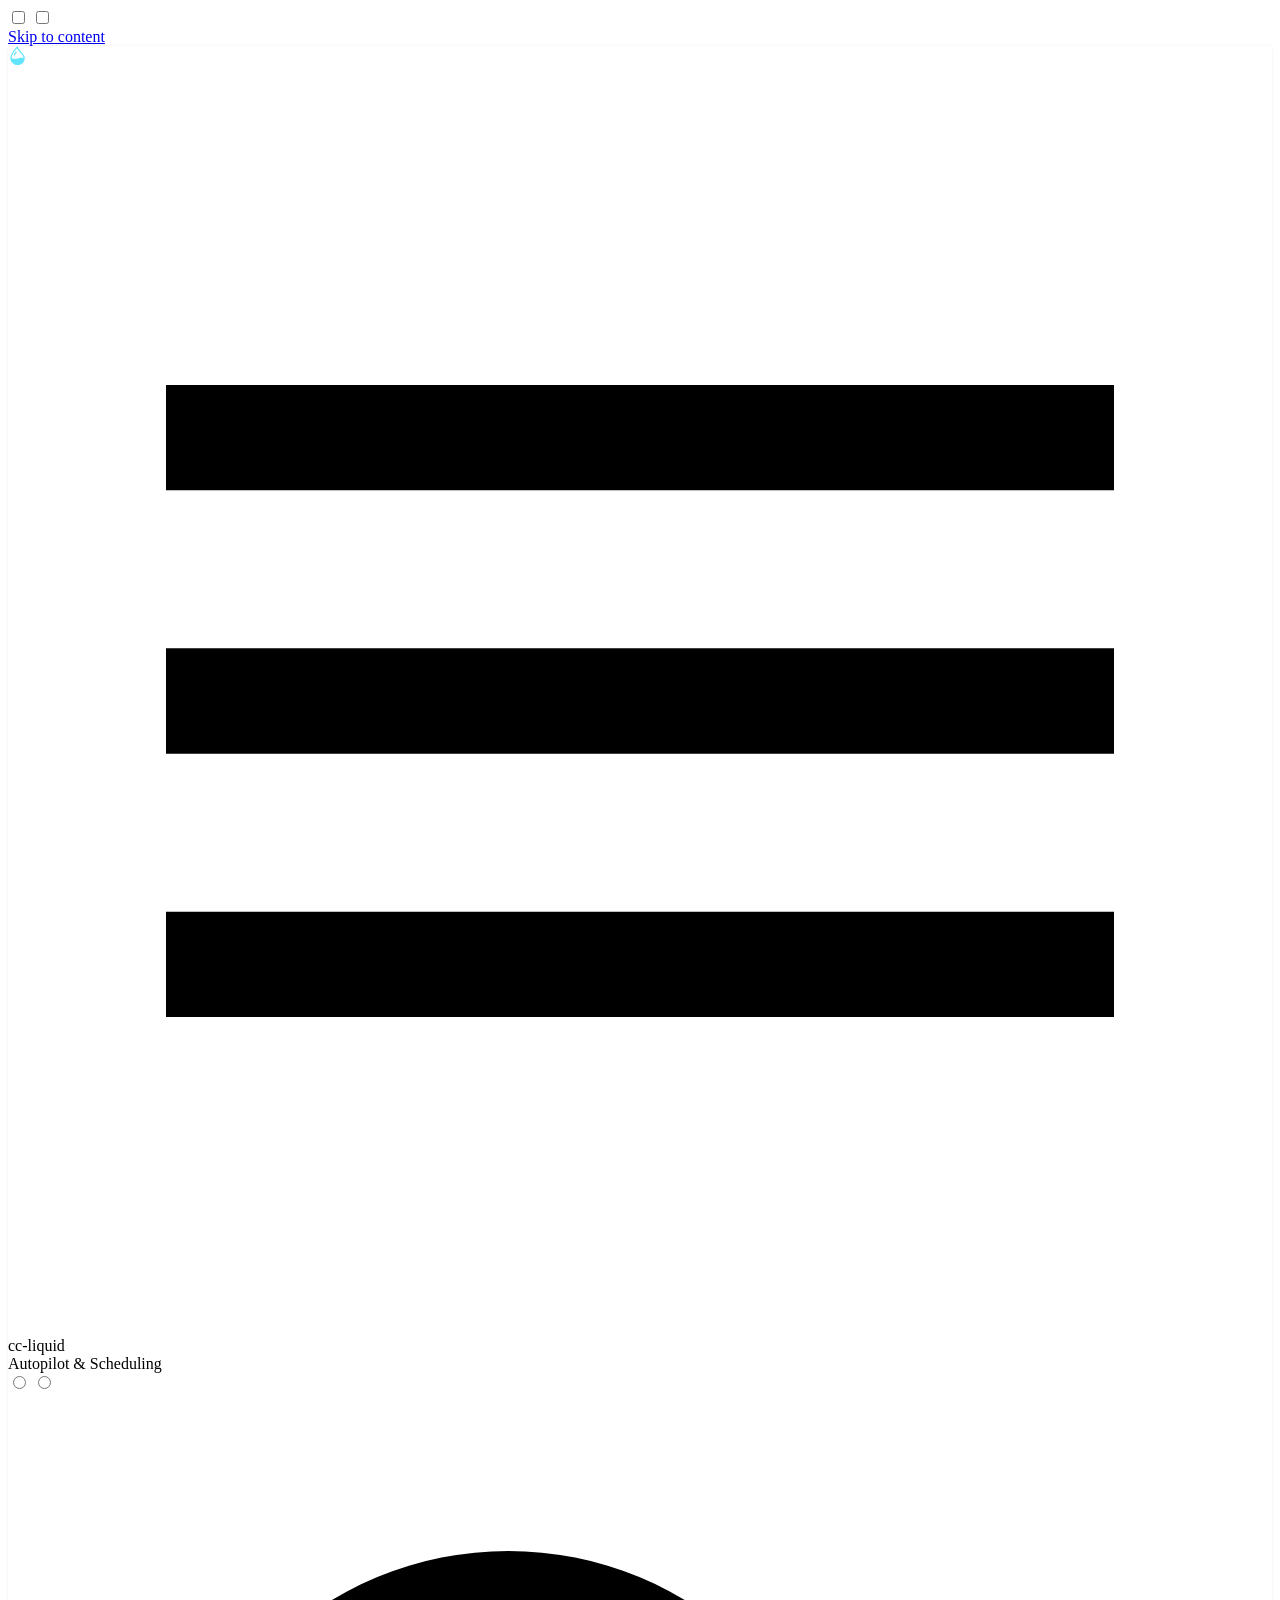
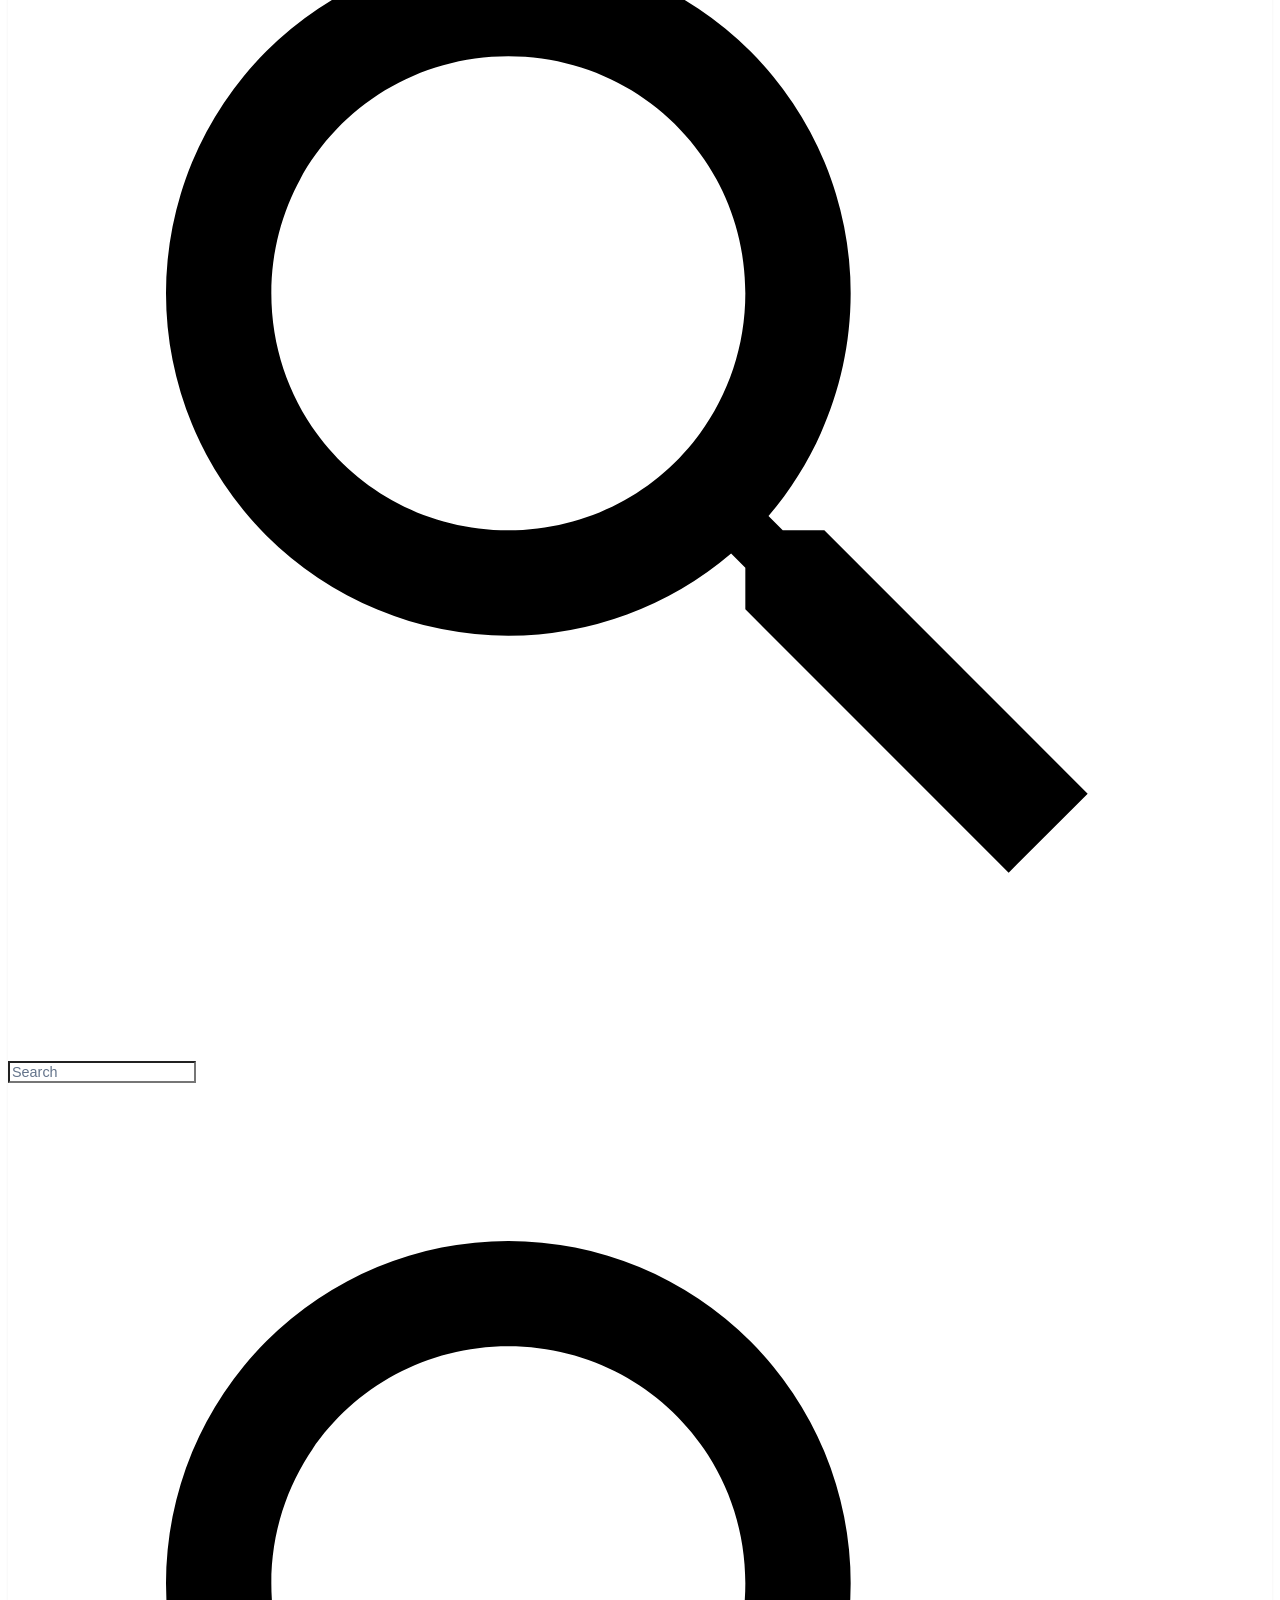
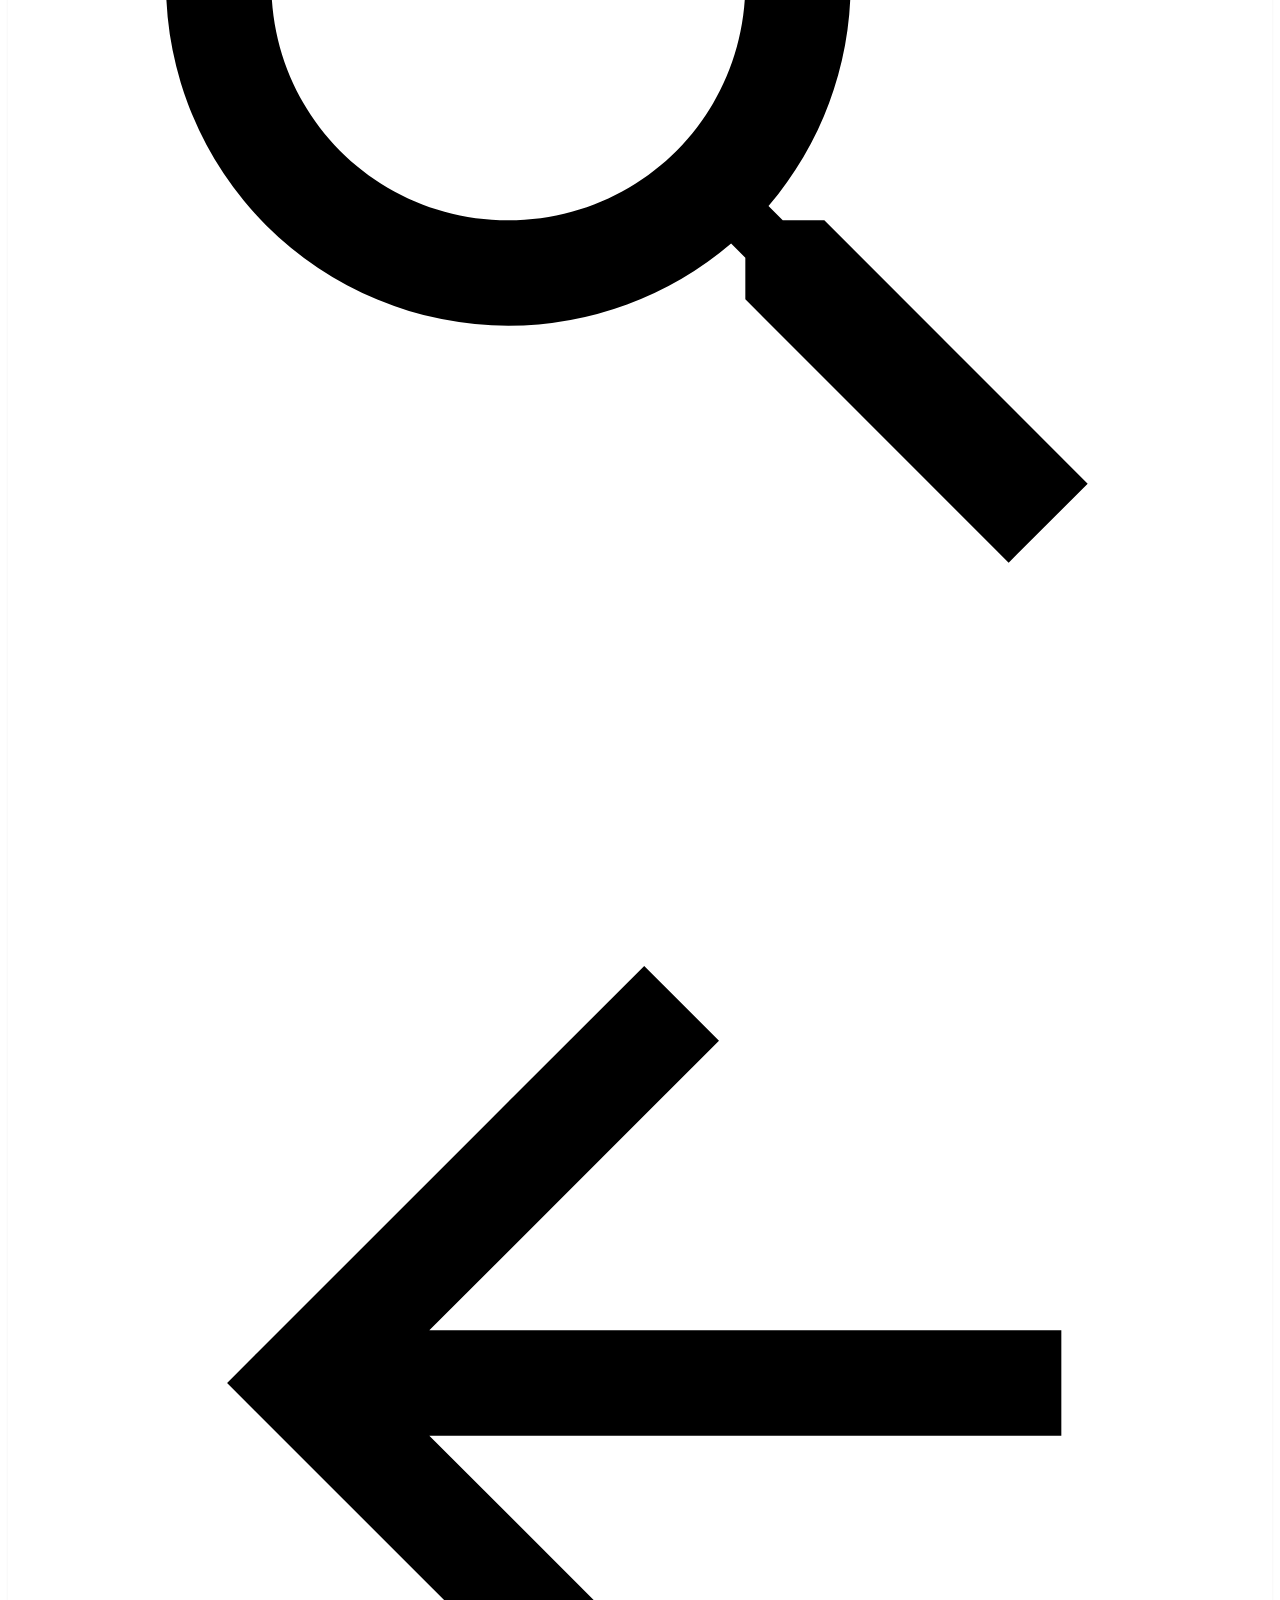
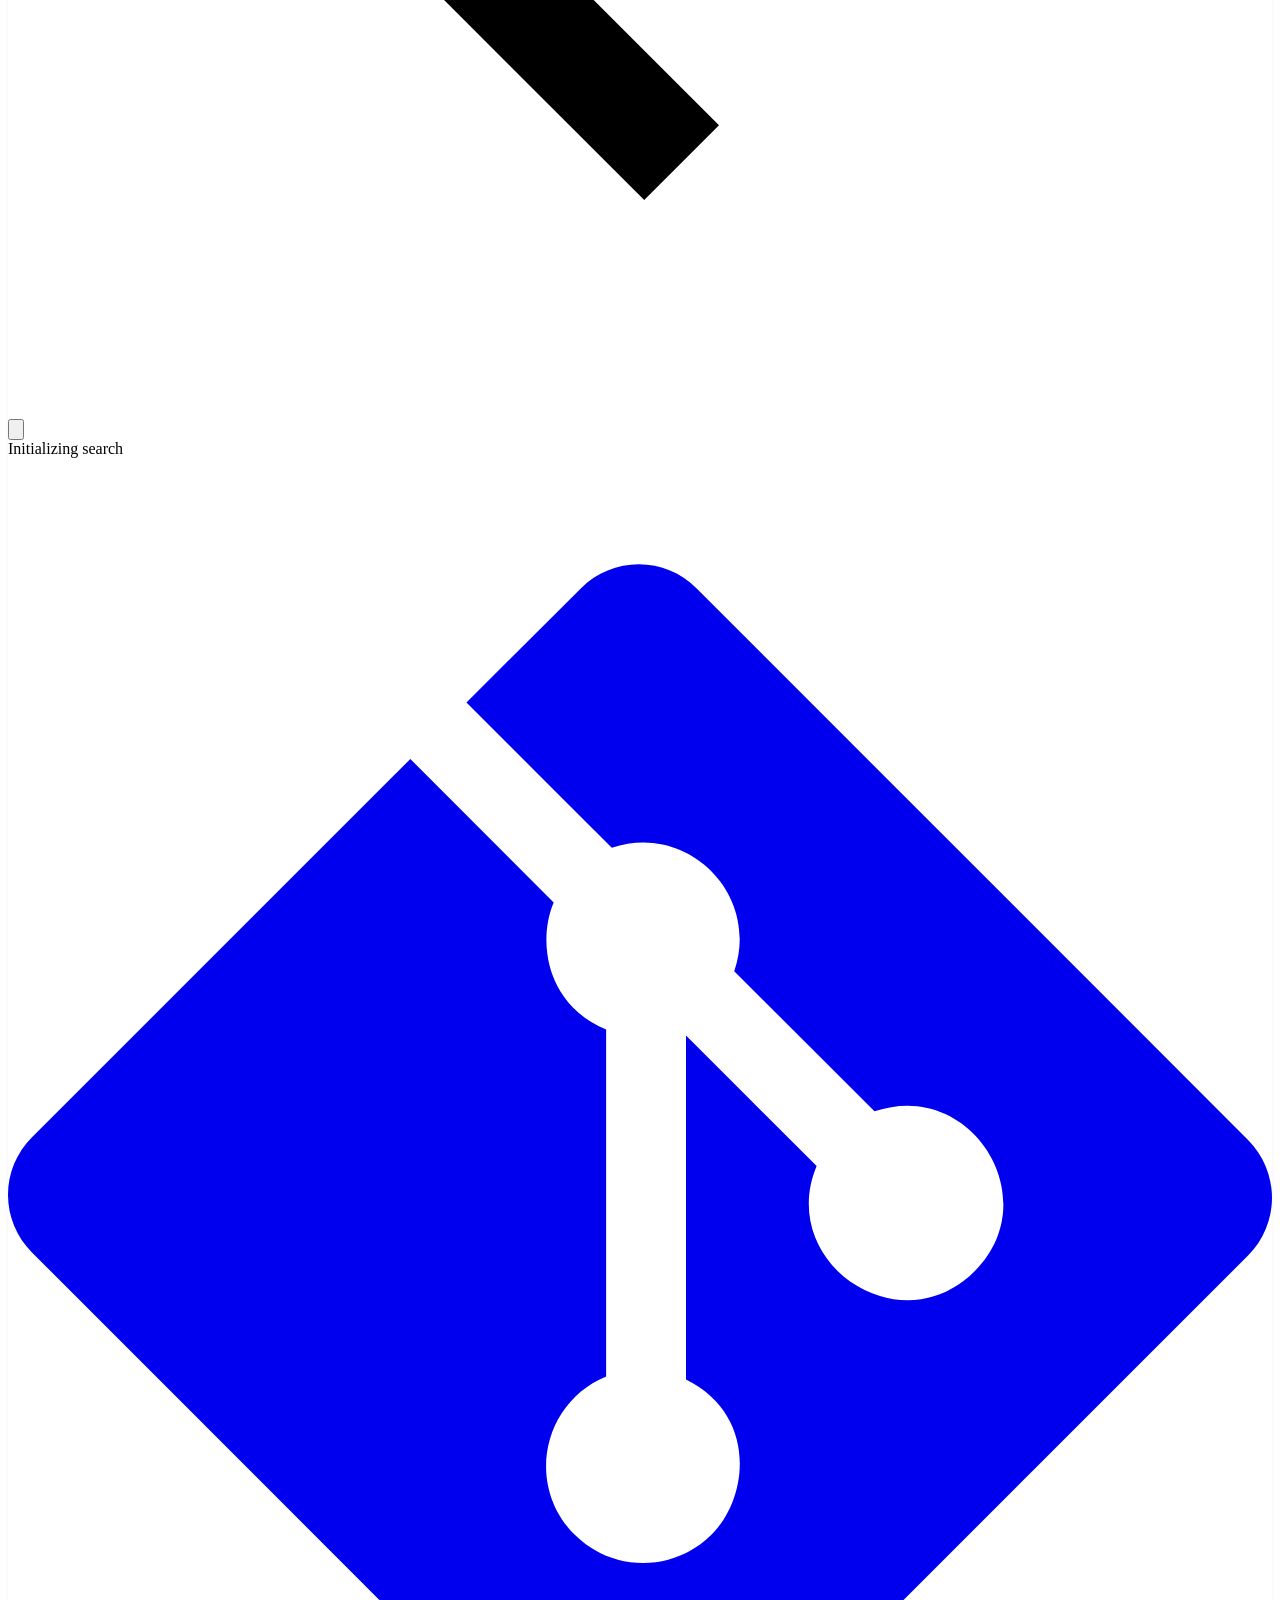
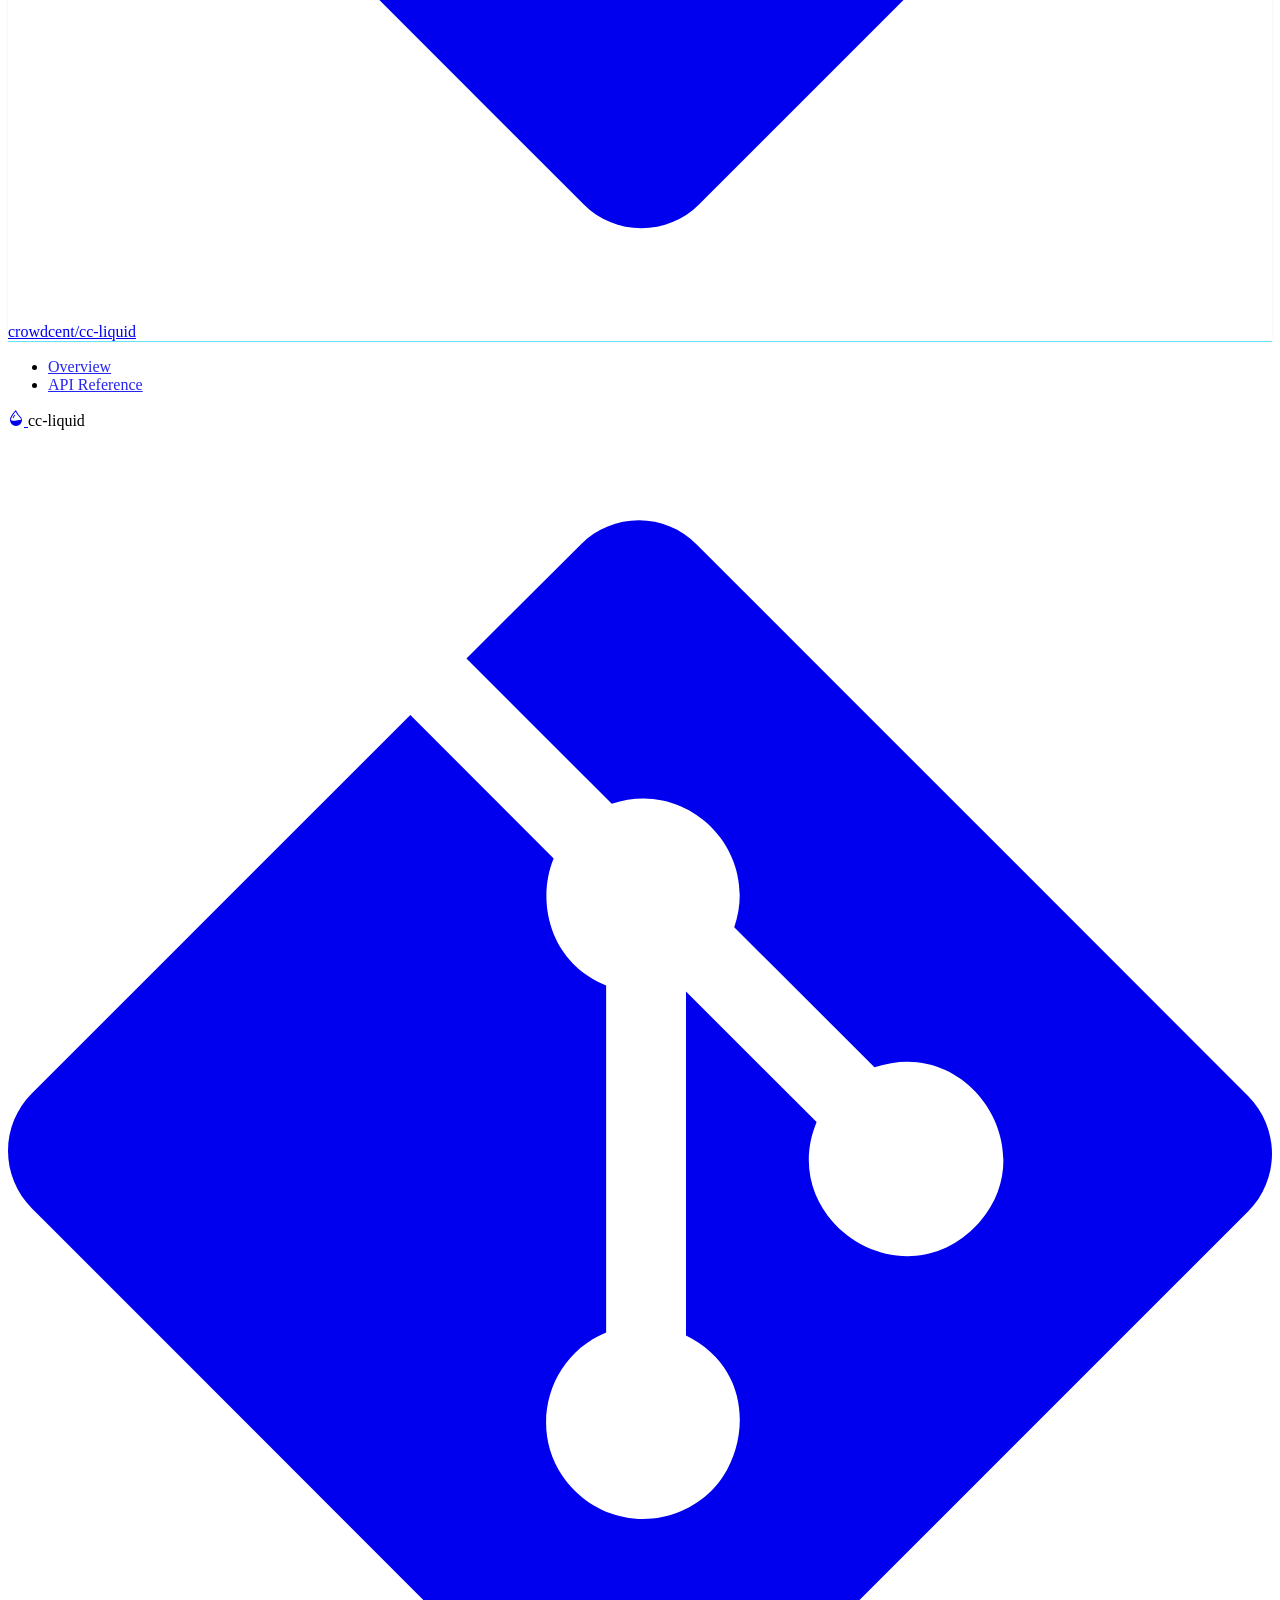
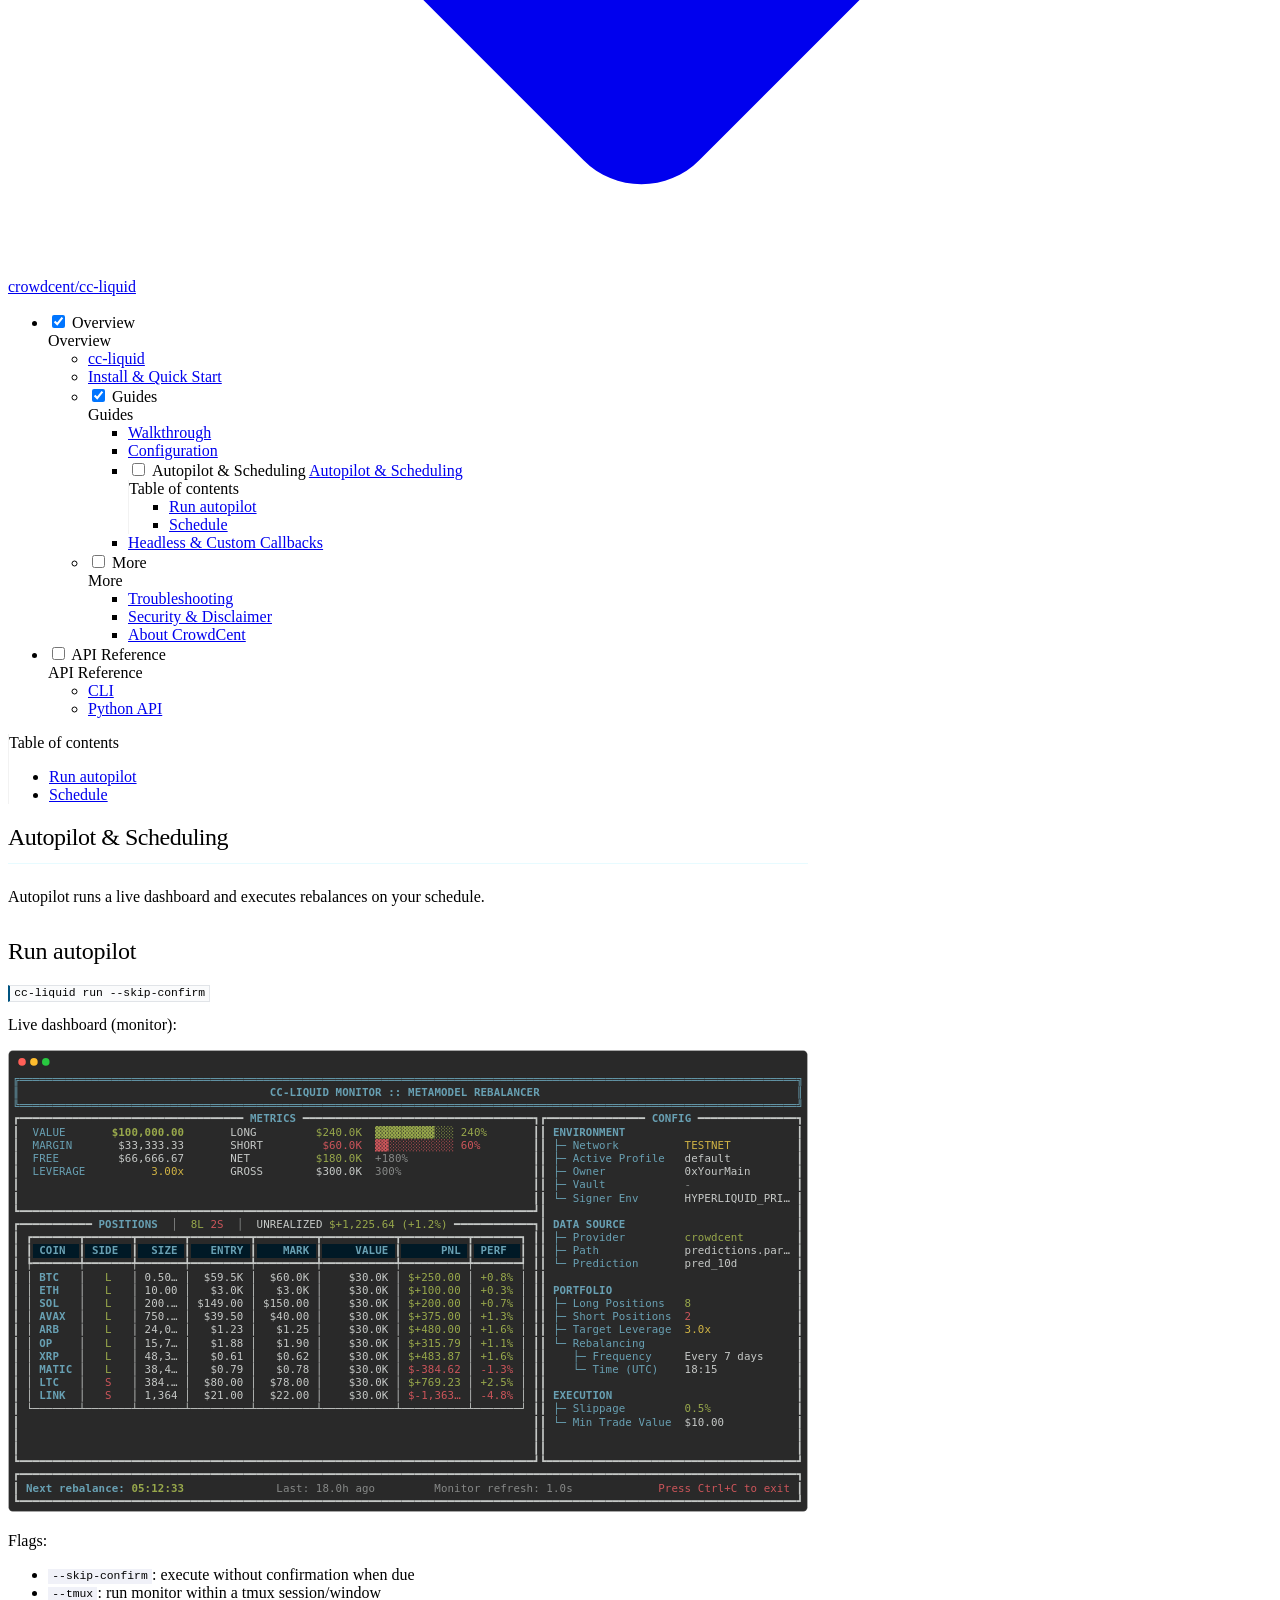
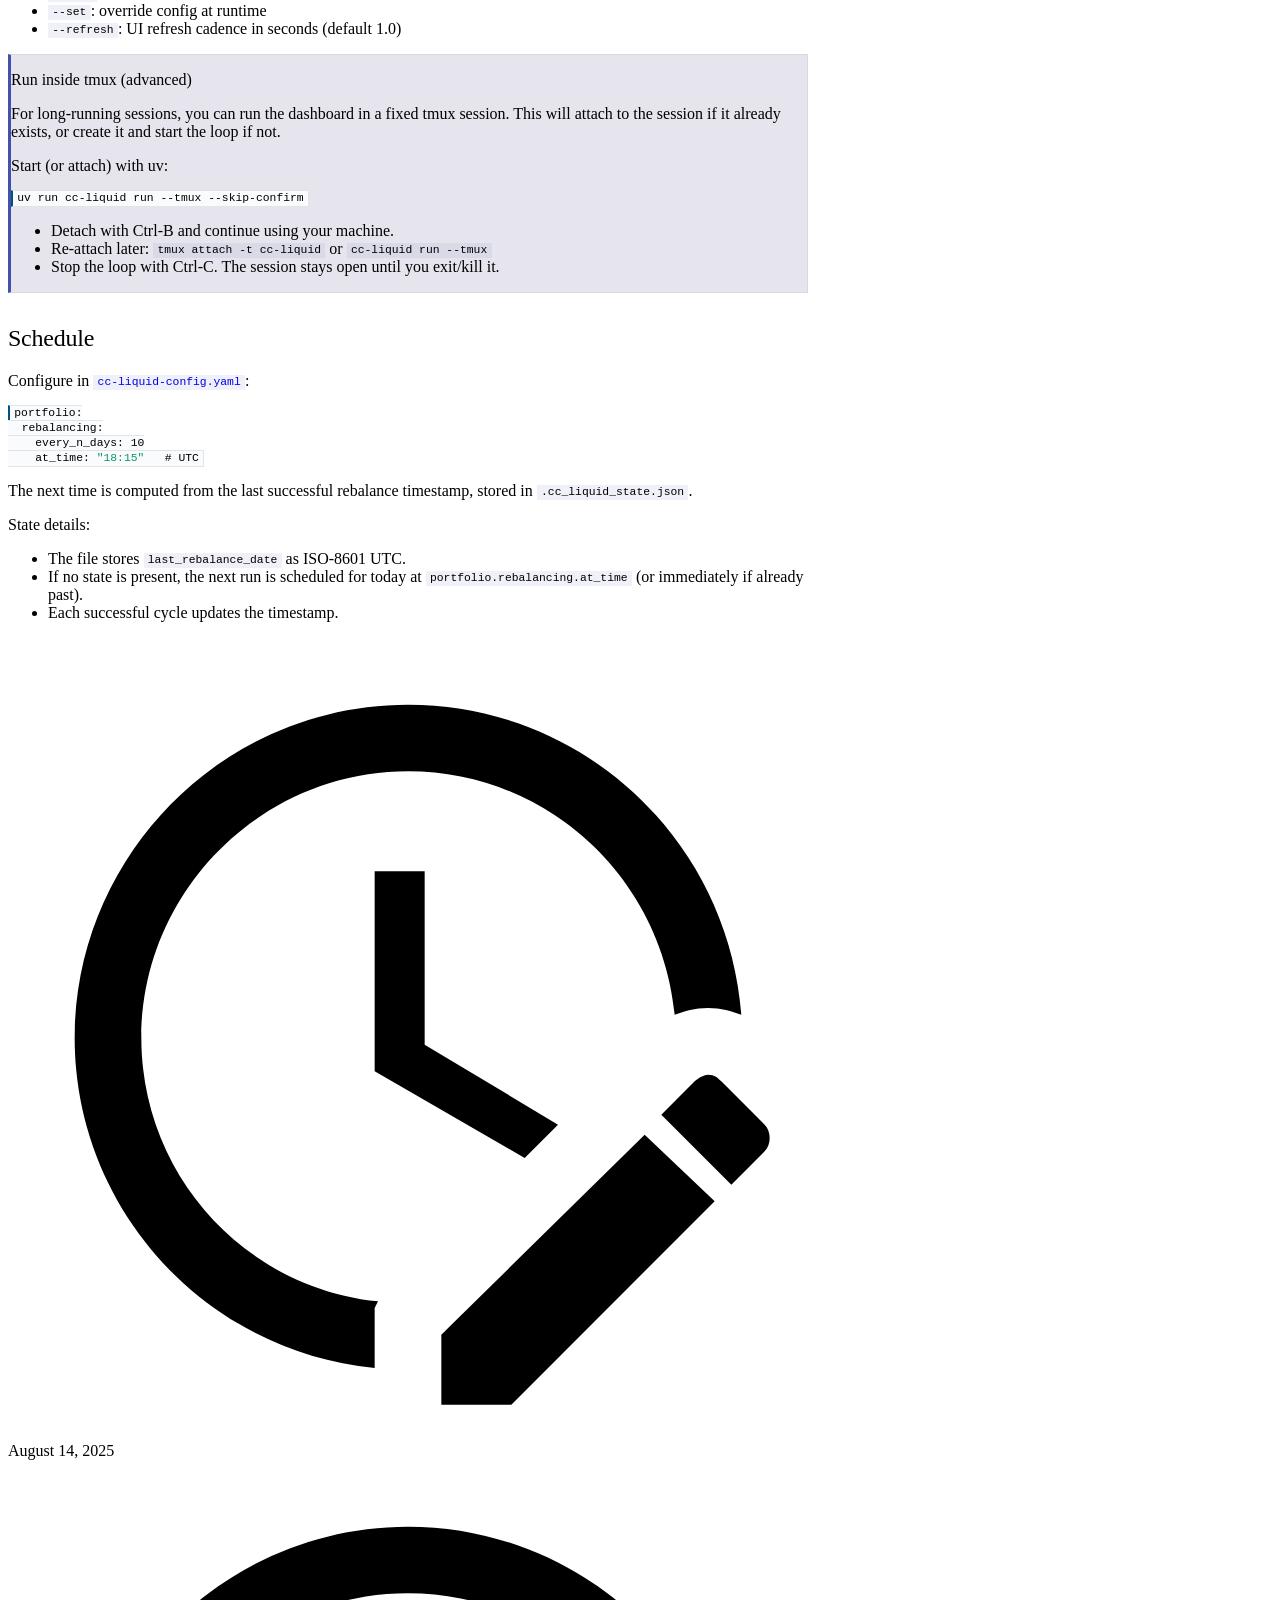
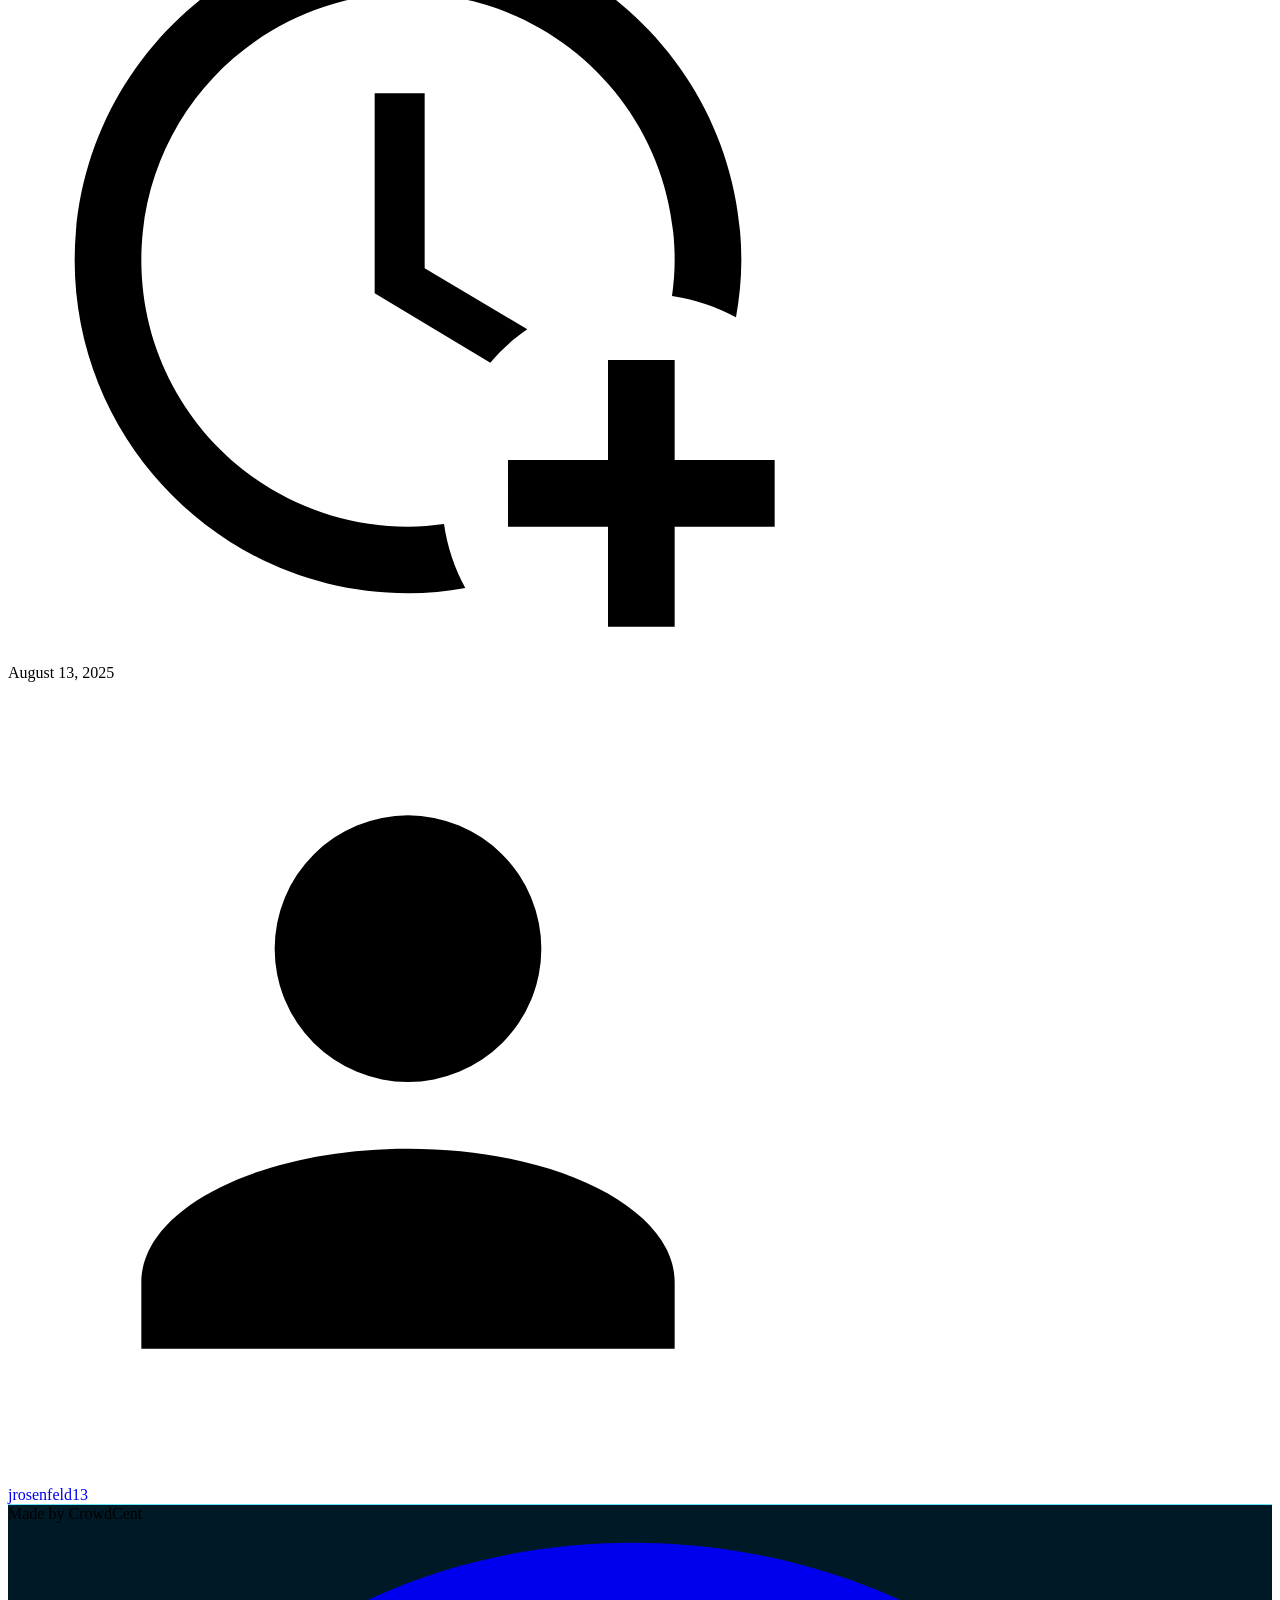
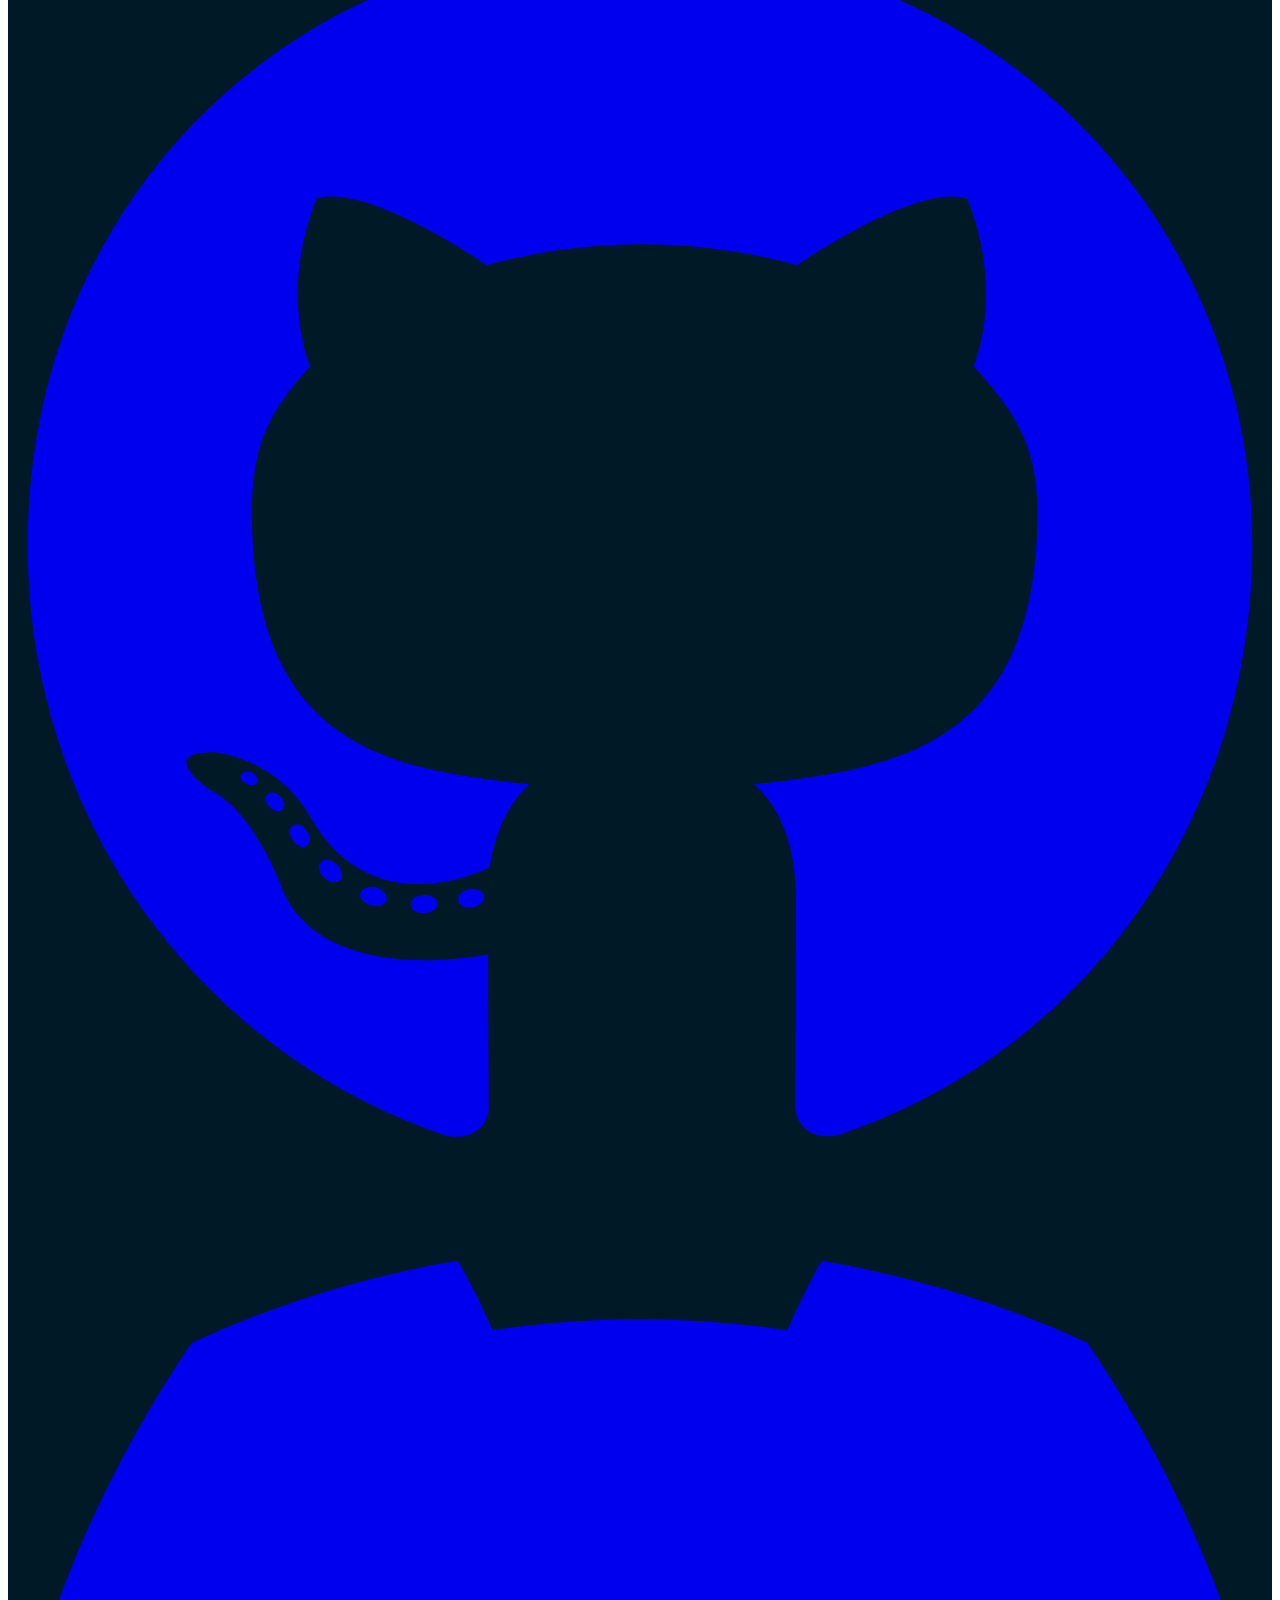
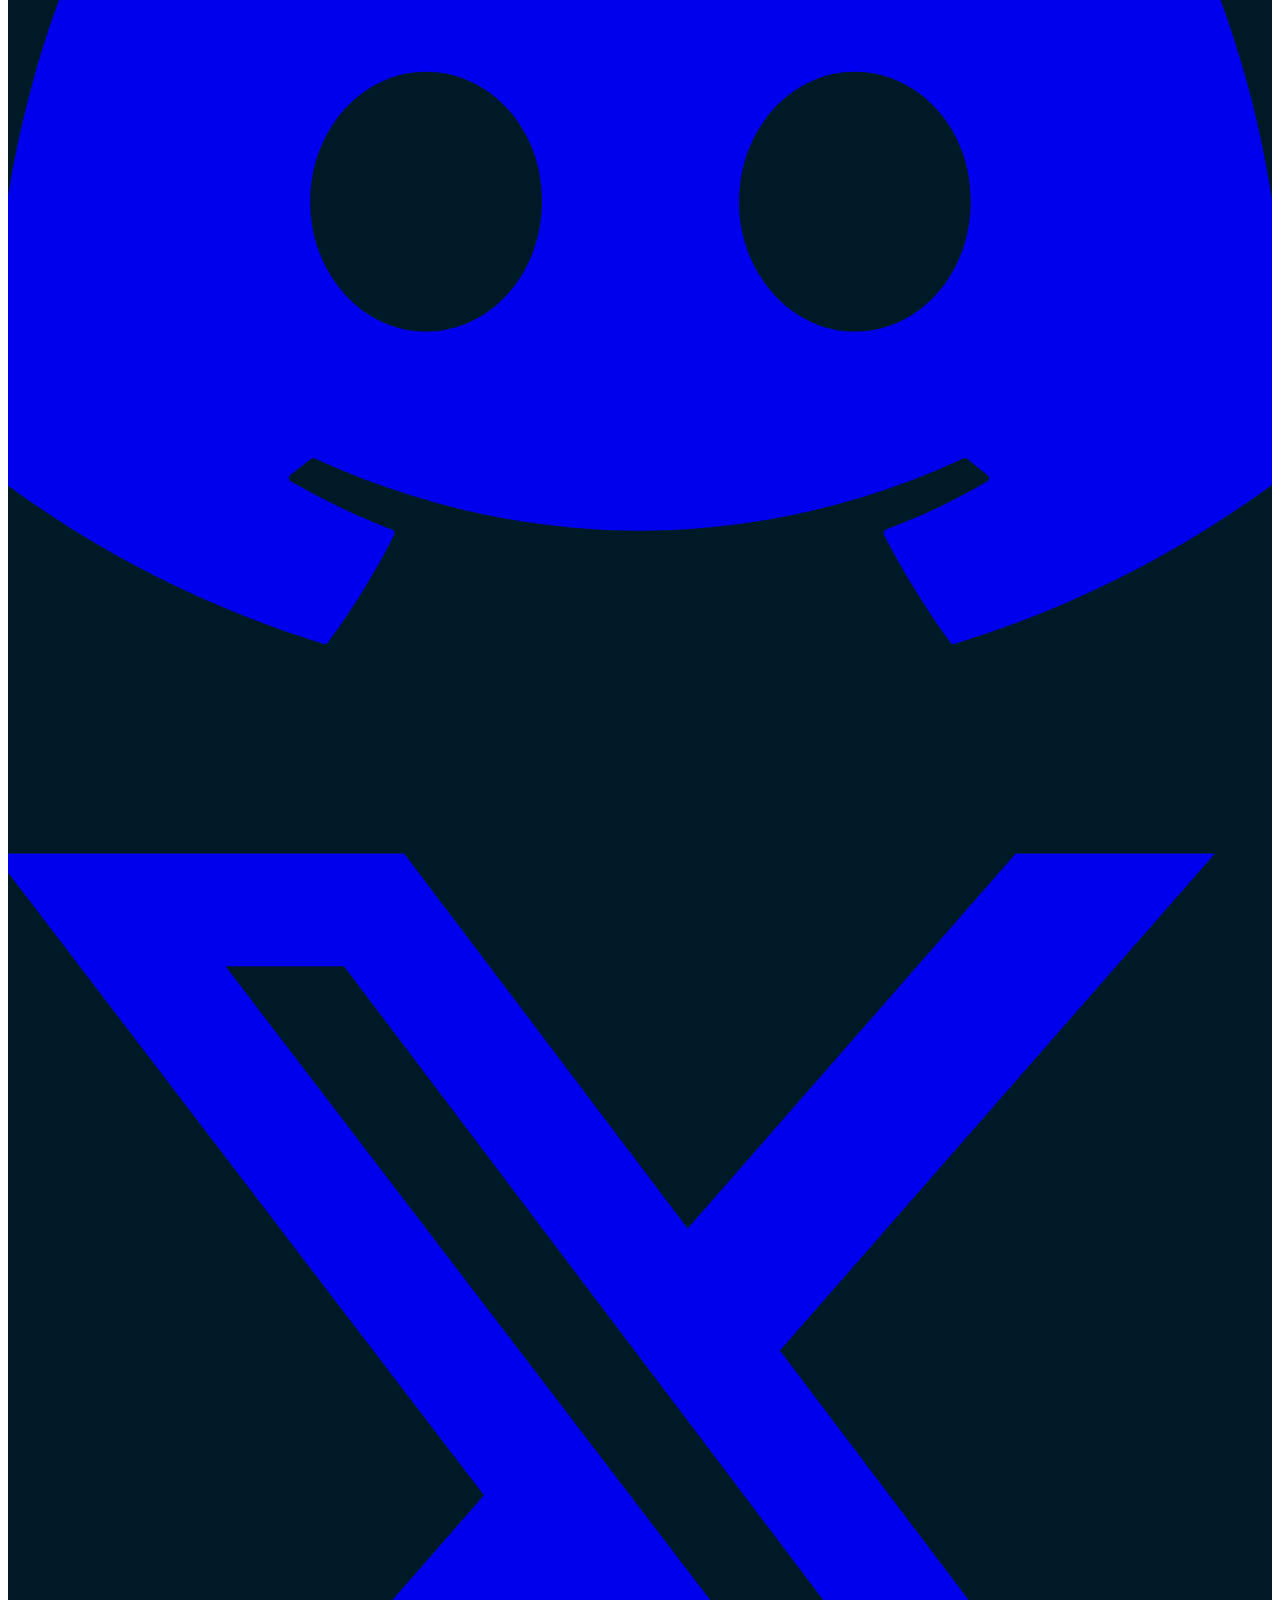
==== autopilot/index.html @ 7c899a85 "Deployed e289c55 with MkDocs version: 1.6.1" ====
<!doctype html>
<html lang="en" class="no-js">
  <head>
    
      <meta charset="utf-8">
      <meta name="viewport" content="width=device-width,initial-scale=1">
      
        <meta name="description" content="CrowdCent Hyperliquid Trading Bot Documentation">
      
      
        <meta name="author" content="CrowdCent">
      
      
        <link rel="canonical" href="https://crowdcent.github.io/cc-liquid/autopilot/">
      
      
        <link rel="prev" href="../configuration/">
      
      
        <link rel="next" href="../headless/">
      
      
      <link rel="icon" href="../images/favicon.svg">
      <meta name="generator" content="mkdocs-1.6.1, mkdocs-material-9.6.16">
    
    
      
        <title>Autopilot & Scheduling - cc-liquid</title>
      
    
    
      <link rel="stylesheet" href="../assets/stylesheets/main.7e37652d.min.css">
      
        
        <link rel="stylesheet" href="../assets/stylesheets/palette.06af60db.min.css">
      
      


    
    
      
    
    
      
        
        
        <link rel="preconnect" href="https://fonts.gstatic.com" crossorigin>
        <link rel="stylesheet" href="https://fonts.googleapis.com/css?family=Roboto:300,300i,400,400i,700,700i%7CRoboto+Mono:400,400i,700,700i&display=fallback">
        <style>:root{--md-text-font:"Roboto";--md-code-font:"Roboto Mono"}</style>
      
    
    
      <link rel="stylesheet" href="../assets/_mkdocstrings.css">
    
      <link rel="stylesheet" href="../stylesheets/extra.css">
    
    <script>__md_scope=new URL("..",location),__md_hash=e=>[...e].reduce(((e,_)=>(e<<5)-e+_.charCodeAt(0)),0),__md_get=(e,_=localStorage,t=__md_scope)=>JSON.parse(_.getItem(t.pathname+"."+e)),__md_set=(e,_,t=localStorage,a=__md_scope)=>{try{t.setItem(a.pathname+"."+e,JSON.stringify(_))}catch(e){}}</script>
    
      

    
    
    
  </head>
  
  
    
    
      
    
    
    
    
    <body dir="ltr" data-md-color-scheme="default" data-md-color-primary="blue-grey" data-md-color-accent="cyan">
  
    
    <input class="md-toggle" data-md-toggle="drawer" type="checkbox" id="__drawer" autocomplete="off">
    <input class="md-toggle" data-md-toggle="search" type="checkbox" id="__search" autocomplete="off">
    <label class="md-overlay" for="__drawer"></label>
    <div data-md-component="skip">
      
        
        <a href="#run-autopilot" class="md-skip">
          Skip to content
        </a>
      
    </div>
    <div data-md-component="announce">
      
    </div>
    
    
      

<header class="md-header" data-md-component="header">
  <nav class="md-header__inner md-grid" aria-label="Header">
    <a href=".." title="cc-liquid" class="md-header__button md-logo" aria-label="cc-liquid" data-md-component="logo">
      
  
  <svg xmlns="http://www.w3.org/2000/svg" width="16" height="16" fill="currentColor" viewBox="0 0 16 16">
  <path fill-rule="evenodd" d="M7.21.8C7.69.295 8 0 8 0q.164.544.371 1.038c.812 1.946 2.073 3.35 3.197 4.6C12.878 7.096 14 8.345 14 10a6 6 0 0 1-12 0C2 6.668 5.58 2.517 7.21.8m.413 1.021A31 31 0 0 0 5.794 3.99c-.726.95-1.436 2.008-1.96 3.07C3.304 8.133 3 9.138 3 10c0 0 2.5 1.5 5 .5s5-.5 5-.5c0-1.201-.796-2.157-2.181-3.7l-.03-.032C9.75 5.11 8.5 3.72 7.623 1.82z"/>
  <path fill-rule="evenodd" d="M4.553 7.776c.82-1.641 1.717-2.753 2.093-3.13l.708.708c-.29.29-1.128 1.311-1.907 2.87z"/>
</svg>


    </a>
    <label class="md-header__button md-icon" for="__drawer">
      
      <svg xmlns="http://www.w3.org/2000/svg" viewBox="0 0 24 24"><path d="M3 6h18v2H3zm0 5h18v2H3zm0 5h18v2H3z"/></svg>
    </label>
    <div class="md-header__title" data-md-component="header-title">
      <div class="md-header__ellipsis">
        <div class="md-header__topic">
          <span class="md-ellipsis">
            cc-liquid
          </span>
        </div>
        <div class="md-header__topic" data-md-component="header-topic">
          <span class="md-ellipsis">
            
              Autopilot & Scheduling
            
          </span>
        </div>
      </div>
    </div>
    
      
        <form class="md-header__option" data-md-component="palette">
  
    
    
    
    <input class="md-option" data-md-color-media="" data-md-color-scheme="default" data-md-color-primary="blue-grey" data-md-color-accent="cyan"  aria-label="Switch to dark mode"  type="radio" name="__palette" id="__palette_0">
    
      <label class="md-header__button md-icon" title="Switch to dark mode" for="__palette_1" hidden>
        <svg xmlns="http://www.w3.org/2000/svg" viewBox="0 0 24 24"><path d="M12 8a4 4 0 0 0-4 4 4 4 0 0 0 4 4 4 4 0 0 0 4-4 4 4 0 0 0-4-4m0 10a6 6 0 0 1-6-6 6 6 0 0 1 6-6 6 6 0 0 1 6 6 6 6 0 0 1-6 6m8-9.31V4h-4.69L12 .69 8.69 4H4v4.69L.69 12 4 15.31V20h4.69L12 23.31 15.31 20H20v-4.69L23.31 12z"/></svg>
      </label>
    
  
    
    
    
    <input class="md-option" data-md-color-media="" data-md-color-scheme="slate" data-md-color-primary="blue-grey" data-md-color-accent="cyan"  aria-label="Switch to light mode"  type="radio" name="__palette" id="__palette_1">
    
      <label class="md-header__button md-icon" title="Switch to light mode" for="__palette_0" hidden>
        <svg xmlns="http://www.w3.org/2000/svg" viewBox="0 0 24 24"><path d="M12 18c-.89 0-1.74-.2-2.5-.55C11.56 16.5 13 14.42 13 12s-1.44-4.5-3.5-5.45C10.26 6.2 11.11 6 12 6a6 6 0 0 1 6 6 6 6 0 0 1-6 6m8-9.31V4h-4.69L12 .69 8.69 4H4v4.69L.69 12 4 15.31V20h4.69L12 23.31 15.31 20H20v-4.69L23.31 12z"/></svg>
      </label>
    
  
</form>
      
    
    
      <script>var palette=__md_get("__palette");if(palette&&palette.color){if("(prefers-color-scheme)"===palette.color.media){var media=matchMedia("(prefers-color-scheme: light)"),input=document.querySelector(media.matches?"[data-md-color-media='(prefers-color-scheme: light)']":"[data-md-color-media='(prefers-color-scheme: dark)']");palette.color.media=input.getAttribute("data-md-color-media"),palette.color.scheme=input.getAttribute("data-md-color-scheme"),palette.color.primary=input.getAttribute("data-md-color-primary"),palette.color.accent=input.getAttribute("data-md-color-accent")}for(var[key,value]of Object.entries(palette.color))document.body.setAttribute("data-md-color-"+key,value)}</script>
    
    
    
      
      
        <label class="md-header__button md-icon" for="__search">
          
          <svg xmlns="http://www.w3.org/2000/svg" viewBox="0 0 24 24"><path d="M9.5 3A6.5 6.5 0 0 1 16 9.5c0 1.61-.59 3.09-1.56 4.23l.27.27h.79l5 5-1.5 1.5-5-5v-.79l-.27-.27A6.52 6.52 0 0 1 9.5 16 6.5 6.5 0 0 1 3 9.5 6.5 6.5 0 0 1 9.5 3m0 2C7 5 5 7 5 9.5S7 14 9.5 14 14 12 14 9.5 12 5 9.5 5"/></svg>
        </label>
        <div class="md-search" data-md-component="search" role="dialog">
  <label class="md-search__overlay" for="__search"></label>
  <div class="md-search__inner" role="search">
    <form class="md-search__form" name="search">
      <input type="text" class="md-search__input" name="query" aria-label="Search" placeholder="Search" autocapitalize="off" autocorrect="off" autocomplete="off" spellcheck="false" data-md-component="search-query" required>
      <label class="md-search__icon md-icon" for="__search">
        
        <svg xmlns="http://www.w3.org/2000/svg" viewBox="0 0 24 24"><path d="M9.5 3A6.5 6.5 0 0 1 16 9.5c0 1.61-.59 3.09-1.56 4.23l.27.27h.79l5 5-1.5 1.5-5-5v-.79l-.27-.27A6.52 6.52 0 0 1 9.5 16 6.5 6.5 0 0 1 3 9.5 6.5 6.5 0 0 1 9.5 3m0 2C7 5 5 7 5 9.5S7 14 9.5 14 14 12 14 9.5 12 5 9.5 5"/></svg>
        
        <svg xmlns="http://www.w3.org/2000/svg" viewBox="0 0 24 24"><path d="M20 11v2H8l5.5 5.5-1.42 1.42L4.16 12l7.92-7.92L13.5 5.5 8 11z"/></svg>
      </label>
      <nav class="md-search__options" aria-label="Search">
        
        <button type="reset" class="md-search__icon md-icon" title="Clear" aria-label="Clear" tabindex="-1">
          
          <svg xmlns="http://www.w3.org/2000/svg" viewBox="0 0 24 24"><path d="M19 6.41 17.59 5 12 10.59 6.41 5 5 6.41 10.59 12 5 17.59 6.41 19 12 13.41 17.59 19 19 17.59 13.41 12z"/></svg>
        </button>
      </nav>
      
        <div class="md-search__suggest" data-md-component="search-suggest"></div>
      
    </form>
    <div class="md-search__output">
      <div class="md-search__scrollwrap" tabindex="0" data-md-scrollfix>
        <div class="md-search-result" data-md-component="search-result">
          <div class="md-search-result__meta">
            Initializing search
          </div>
          <ol class="md-search-result__list" role="presentation"></ol>
        </div>
      </div>
    </div>
  </div>
</div>
      
    
    
      <div class="md-header__source">
        <a href="https://github.com/crowdcent/cc-liquid" title="Go to repository" class="md-source" data-md-component="source">
  <div class="md-source__icon md-icon">
    
    <svg xmlns="http://www.w3.org/2000/svg" viewBox="0 0 448 512"><!--! Font Awesome Free 7.0.0 by @fontawesome - https://fontawesome.com License - https://fontawesome.com/license/free (Icons: CC BY 4.0, Fonts: SIL OFL 1.1, Code: MIT License) Copyright 2025 Fonticons, Inc.--><path fill="currentColor" d="M439.6 236.1 244 40.5c-5.4-5.5-12.8-8.5-20.4-8.5s-15 3-20.4 8.4L162.5 81l51.5 51.5c27.1-9.1 52.7 16.8 43.4 43.7l49.7 49.7c34.2-11.8 61.2 31 35.5 56.7-26.5 26.5-70.2-2.9-56-37.3L240.3 199v121.9c25.3 12.5 22.3 41.8 9.1 55-6.4 6.4-15.2 10.1-24.3 10.1s-17.8-3.6-24.3-10.1c-17.6-17.6-11.1-46.9 11.2-56v-123c-20.8-8.5-24.6-30.7-18.6-45L142.6 101 8.5 235.1C3 240.6 0 247.9 0 255.5s3 15 8.5 20.4l195.6 195.7c5.4 5.4 12.7 8.4 20.4 8.4s15-3 20.4-8.4l194.7-194.7c5.4-5.4 8.4-12.8 8.4-20.4s-3-15-8.4-20.4"/></svg>
  </div>
  <div class="md-source__repository">
    crowdcent/cc-liquid
  </div>
</a>
      </div>
    
  </nav>
  
</header>
    
    <div class="md-container" data-md-component="container">
      
      
        
          
            
<nav class="md-tabs" aria-label="Tabs" data-md-component="tabs">
  <div class="md-grid">
    <ul class="md-tabs__list">
      
        
  
  
  
    
  
  
    
    
      <li class="md-tabs__item md-tabs__item--active">
        <a href=".." class="md-tabs__link">
          
  
  
  Overview

        </a>
      </li>
    
  

      
        
  
  
  
  
    
    
      <li class="md-tabs__item">
        <a href="../api/cli/" class="md-tabs__link">
          
  
  
  API Reference

        </a>
      </li>
    
  

      
    </ul>
  </div>
</nav>
          
        
      
      <main class="md-main" data-md-component="main">
        <div class="md-main__inner md-grid">
          
            
              
              <div class="md-sidebar md-sidebar--primary" data-md-component="sidebar" data-md-type="navigation" >
                <div class="md-sidebar__scrollwrap">
                  <div class="md-sidebar__inner">
                    


  


<nav class="md-nav md-nav--primary md-nav--lifted" aria-label="Navigation" data-md-level="0">
  <label class="md-nav__title" for="__drawer">
    <a href=".." title="cc-liquid" class="md-nav__button md-logo" aria-label="cc-liquid" data-md-component="logo">
      
  
  <svg xmlns="http://www.w3.org/2000/svg" width="16" height="16" fill="currentColor" viewBox="0 0 16 16">
  <path fill-rule="evenodd" d="M7.21.8C7.69.295 8 0 8 0q.164.544.371 1.038c.812 1.946 2.073 3.35 3.197 4.6C12.878 7.096 14 8.345 14 10a6 6 0 0 1-12 0C2 6.668 5.58 2.517 7.21.8m.413 1.021A31 31 0 0 0 5.794 3.99c-.726.95-1.436 2.008-1.96 3.07C3.304 8.133 3 9.138 3 10c0 0 2.5 1.5 5 .5s5-.5 5-.5c0-1.201-.796-2.157-2.181-3.7l-.03-.032C9.75 5.11 8.5 3.72 7.623 1.82z"/>
  <path fill-rule="evenodd" d="M4.553 7.776c.82-1.641 1.717-2.753 2.093-3.13l.708.708c-.29.29-1.128 1.311-1.907 2.87z"/>
</svg>


    </a>
    cc-liquid
  </label>
  
    <div class="md-nav__source">
      <a href="https://github.com/crowdcent/cc-liquid" title="Go to repository" class="md-source" data-md-component="source">
  <div class="md-source__icon md-icon">
    
    <svg xmlns="http://www.w3.org/2000/svg" viewBox="0 0 448 512"><!--! Font Awesome Free 7.0.0 by @fontawesome - https://fontawesome.com License - https://fontawesome.com/license/free (Icons: CC BY 4.0, Fonts: SIL OFL 1.1, Code: MIT License) Copyright 2025 Fonticons, Inc.--><path fill="currentColor" d="M439.6 236.1 244 40.5c-5.4-5.5-12.8-8.5-20.4-8.5s-15 3-20.4 8.4L162.5 81l51.5 51.5c27.1-9.1 52.7 16.8 43.4 43.7l49.7 49.7c34.2-11.8 61.2 31 35.5 56.7-26.5 26.5-70.2-2.9-56-37.3L240.3 199v121.9c25.3 12.5 22.3 41.8 9.1 55-6.4 6.4-15.2 10.1-24.3 10.1s-17.8-3.6-24.3-10.1c-17.6-17.6-11.1-46.9 11.2-56v-123c-20.8-8.5-24.6-30.7-18.6-45L142.6 101 8.5 235.1C3 240.6 0 247.9 0 255.5s3 15 8.5 20.4l195.6 195.7c5.4 5.4 12.7 8.4 20.4 8.4s15-3 20.4-8.4l194.7-194.7c5.4-5.4 8.4-12.8 8.4-20.4s-3-15-8.4-20.4"/></svg>
  </div>
  <div class="md-source__repository">
    crowdcent/cc-liquid
  </div>
</a>
    </div>
  
  <ul class="md-nav__list" data-md-scrollfix>
    
      
      
  
  
    
  
  
  
    
    
    
    
      
        
        
      
      
        
      
    
    
    <li class="md-nav__item md-nav__item--active md-nav__item--section md-nav__item--nested">
      
        
        
        <input class="md-nav__toggle md-toggle " type="checkbox" id="__nav_1" checked>
        
          
          <label class="md-nav__link" for="__nav_1" id="__nav_1_label" tabindex="">
            
  
  
  <span class="md-ellipsis">
    Overview
    
  </span>
  

            <span class="md-nav__icon md-icon"></span>
          </label>
        
        <nav class="md-nav" data-md-level="1" aria-labelledby="__nav_1_label" aria-expanded="true">
          <label class="md-nav__title" for="__nav_1">
            <span class="md-nav__icon md-icon"></span>
            Overview
          </label>
          <ul class="md-nav__list" data-md-scrollfix>
            
              
                
  
  
  
  
    <li class="md-nav__item">
      <a href=".." class="md-nav__link">
        
  
  
  <span class="md-ellipsis">
    cc-liquid
    
  </span>
  

      </a>
    </li>
  

              
            
              
                
  
  
  
  
    <li class="md-nav__item">
      <a href="../install-quickstart/" class="md-nav__link">
        
  
  
  <span class="md-ellipsis">
    Install & Quick Start
    
  </span>
  

      </a>
    </li>
  

              
            
              
                
  
  
    
  
  
  
    
    
    
    
      
      
        
          
          
        
      
    
    
    <li class="md-nav__item md-nav__item--active md-nav__item--section md-nav__item--nested">
      
        
        
        <input class="md-nav__toggle md-toggle " type="checkbox" id="__nav_1_3" checked>
        
          
          <label class="md-nav__link" for="__nav_1_3" id="__nav_1_3_label" tabindex="">
            
  
  
  <span class="md-ellipsis">
    Guides
    
  </span>
  

            <span class="md-nav__icon md-icon"></span>
          </label>
        
        <nav class="md-nav" data-md-level="2" aria-labelledby="__nav_1_3_label" aria-expanded="true">
          <label class="md-nav__title" for="__nav_1_3">
            <span class="md-nav__icon md-icon"></span>
            Guides
          </label>
          <ul class="md-nav__list" data-md-scrollfix>
            
              
                
  
  
  
  
    <li class="md-nav__item">
      <a href="../walkthrough/" class="md-nav__link">
        
  
  
  <span class="md-ellipsis">
    Walkthrough
    
  </span>
  

      </a>
    </li>
  

              
            
              
                
  
  
  
  
    <li class="md-nav__item">
      <a href="../configuration/" class="md-nav__link">
        
  
  
  <span class="md-ellipsis">
    Configuration
    
  </span>
  

      </a>
    </li>
  

              
            
              
                
  
  
    
  
  
  
    <li class="md-nav__item md-nav__item--active">
      
      <input class="md-nav__toggle md-toggle" type="checkbox" id="__toc">
      
      
      
        <label class="md-nav__link md-nav__link--active" for="__toc">
          
  
  
  <span class="md-ellipsis">
    Autopilot & Scheduling
    
  </span>
  

          <span class="md-nav__icon md-icon"></span>
        </label>
      
      <a href="./" class="md-nav__link md-nav__link--active">
        
  
  
  <span class="md-ellipsis">
    Autopilot & Scheduling
    
  </span>
  

      </a>
      
        

<nav class="md-nav md-nav--secondary" aria-label="Table of contents">
  
  
  
  
    <label class="md-nav__title" for="__toc">
      <span class="md-nav__icon md-icon"></span>
      Table of contents
    </label>
    <ul class="md-nav__list" data-md-component="toc" data-md-scrollfix>
      
        <li class="md-nav__item">
  <a href="#run-autopilot" class="md-nav__link">
    <span class="md-ellipsis">
      Run autopilot
    </span>
  </a>
  
</li>
      
        <li class="md-nav__item">
  <a href="#schedule" class="md-nav__link">
    <span class="md-ellipsis">
      Schedule
    </span>
  </a>
  
</li>
      
    </ul>
  
</nav>
      
    </li>
  

              
            
              
                
  
  
  
  
    <li class="md-nav__item">
      <a href="../headless/" class="md-nav__link">
        
  
  
  <span class="md-ellipsis">
    Headless & Custom Callbacks
    
  </span>
  

      </a>
    </li>
  

              
            
          </ul>
        </nav>
      
    </li>
  

              
            
              
                
  
  
  
  
    
    
    
    
      
      
        
          
          
        
      
    
    
    <li class="md-nav__item md-nav__item--section md-nav__item--nested">
      
        
        
          
        
        <input class="md-nav__toggle md-toggle md-toggle--indeterminate" type="checkbox" id="__nav_1_4" >
        
          
          <label class="md-nav__link" for="__nav_1_4" id="__nav_1_4_label" tabindex="">
            
  
  
  <span class="md-ellipsis">
    More
    
  </span>
  

            <span class="md-nav__icon md-icon"></span>
          </label>
        
        <nav class="md-nav" data-md-level="2" aria-labelledby="__nav_1_4_label" aria-expanded="false">
          <label class="md-nav__title" for="__nav_1_4">
            <span class="md-nav__icon md-icon"></span>
            More
          </label>
          <ul class="md-nav__list" data-md-scrollfix>
            
              
                
  
  
  
  
    <li class="md-nav__item">
      <a href="../troubleshooting/" class="md-nav__link">
        
  
  
  <span class="md-ellipsis">
    Troubleshooting
    
  </span>
  

      </a>
    </li>
  

              
            
              
                
  
  
  
  
    <li class="md-nav__item">
      <a href="../security/" class="md-nav__link">
        
  
  
  <span class="md-ellipsis">
    Security & Disclaimer
    
  </span>
  

      </a>
    </li>
  

              
            
              
                
  
  
  
  
    <li class="md-nav__item">
      <a href="https://crowdcent.com/about/" class="md-nav__link">
        
  
  
  <span class="md-ellipsis">
    About CrowdCent
    
  </span>
  

      </a>
    </li>
  

              
            
          </ul>
        </nav>
      
    </li>
  

              
            
          </ul>
        </nav>
      
    </li>
  

    
      
      
  
  
  
  
    
    
    
    
      
      
        
      
    
    
    <li class="md-nav__item md-nav__item--nested">
      
        
        
          
        
        <input class="md-nav__toggle md-toggle md-toggle--indeterminate" type="checkbox" id="__nav_2" >
        
          
          <label class="md-nav__link" for="__nav_2" id="__nav_2_label" tabindex="0">
            
  
  
  <span class="md-ellipsis">
    API Reference
    
  </span>
  

            <span class="md-nav__icon md-icon"></span>
          </label>
        
        <nav class="md-nav" data-md-level="1" aria-labelledby="__nav_2_label" aria-expanded="false">
          <label class="md-nav__title" for="__nav_2">
            <span class="md-nav__icon md-icon"></span>
            API Reference
          </label>
          <ul class="md-nav__list" data-md-scrollfix>
            
              
                
  
  
  
  
    <li class="md-nav__item">
      <a href="../api/cli/" class="md-nav__link">
        
  
  
  <span class="md-ellipsis">
    CLI
    
  </span>
  

      </a>
    </li>
  

              
            
              
                
  
  
  
  
    <li class="md-nav__item">
      <a href="../api/python/" class="md-nav__link">
        
  
  
  <span class="md-ellipsis">
    Python API
    
  </span>
  

      </a>
    </li>
  

              
            
          </ul>
        </nav>
      
    </li>
  

    
  </ul>
</nav>
                  </div>
                </div>
              </div>
            
            
              
              <div class="md-sidebar md-sidebar--secondary" data-md-component="sidebar" data-md-type="toc" >
                <div class="md-sidebar__scrollwrap">
                  <div class="md-sidebar__inner">
                    

<nav class="md-nav md-nav--secondary" aria-label="Table of contents">
  
  
  
  
    <label class="md-nav__title" for="__toc">
      <span class="md-nav__icon md-icon"></span>
      Table of contents
    </label>
    <ul class="md-nav__list" data-md-component="toc" data-md-scrollfix>
      
        <li class="md-nav__item">
  <a href="#run-autopilot" class="md-nav__link">
    <span class="md-ellipsis">
      Run autopilot
    </span>
  </a>
  
</li>
      
        <li class="md-nav__item">
  <a href="#schedule" class="md-nav__link">
    <span class="md-ellipsis">
      Schedule
    </span>
  </a>
  
</li>
      
    </ul>
  
</nav>
                  </div>
                </div>
              </div>
            
          
          
            <div class="md-content" data-md-component="content">
              <article class="md-content__inner md-typeset">
                
                  


  
  


  <h1>Autopilot & Scheduling</h1>

<p>Autopilot runs a live dashboard and executes rebalances on your schedule.</p>
<h2 id="run-autopilot">Run autopilot</h2>
<div class="highlight"><pre><span></span><code><a id="__codelineno-0-1" name="__codelineno-0-1" href="#__codelineno-0-1"></a>cc-liquid<span class="w"> </span>run<span class="w"> </span>--skip-confirm
</code></pre></div>
<p>Live dashboard (monitor):</p>
<p><img alt="dashboard" src="../images/dashboard.svg" /></p>
<p>Flags:</p>
<ul>
<li><code>--skip-confirm</code>: execute without confirmation when due</li>
<li><code>--tmux</code>: run monitor within a tmux session/window</li>
<li><code>--set</code>: override config at runtime</li>
<li><code>--refresh</code>: UI refresh cadence in seconds (default 1.0)</li>
</ul>
<div class="admonition tip">
<p class="admonition-title">Run inside tmux (advanced)</p>
<p>For long-running sessions, you can run the dashboard in a fixed tmux session. This will attach to the session if it already exists, or create it and start the loop if not.</p>
<p>Start (or attach) with uv:</p>
<div class="highlight"><pre><span></span><code><a id="__codelineno-1-1" name="__codelineno-1-1" href="#__codelineno-1-1"></a>uv<span class="w"> </span>run<span class="w"> </span>cc-liquid<span class="w"> </span>run<span class="w"> </span>--tmux<span class="w"> </span>--skip-confirm
</code></pre></div>
<ul>
<li>Detach with Ctrl-B and continue using your machine. </li>
<li>Re-attach later: <code>tmux attach -t cc-liquid</code> or <code>cc-liquid run --tmux</code></li>
<li>Stop the loop with Ctrl-C. The session stays open until you exit/kill it.</li>
</ul>
</div>
<h2 id="schedule">Schedule</h2>
<p>Configure in <a href="../configuration/#yaml-cc-liquid-configyaml"><code>cc-liquid-config.yaml</code></a>:</p>
<div class="highlight"><pre><span></span><code><a id="__codelineno-2-1" name="__codelineno-2-1" href="#__codelineno-2-1"></a><span class="nt">portfolio</span><span class="p">:</span>
<a id="__codelineno-2-2" name="__codelineno-2-2" href="#__codelineno-2-2"></a><span class="w">  </span><span class="nt">rebalancing</span><span class="p">:</span>
<a id="__codelineno-2-3" name="__codelineno-2-3" href="#__codelineno-2-3"></a><span class="w">    </span><span class="nt">every_n_days</span><span class="p">:</span><span class="w"> </span><span class="l l-Scalar l-Scalar-Plain">10</span>
<a id="__codelineno-2-4" name="__codelineno-2-4" href="#__codelineno-2-4"></a><span class="w">    </span><span class="nt">at_time</span><span class="p">:</span><span class="w"> </span><span class="s">&quot;18:15&quot;</span><span class="w">   </span><span class="c1"># UTC</span>
</code></pre></div>
<p>The next time is computed from the last successful rebalance timestamp, stored in <code>.cc_liquid_state.json</code>.</p>
<p>State details:</p>
<ul>
<li>The file stores <code>last_rebalance_date</code> as ISO-8601 UTC.</li>
<li>If no state is present, the next run is scheduled for today at <code>portfolio.rebalancing.at_time</code> (or immediately if already past).</li>
<li>Each successful cycle updates the timestamp.</li>
</ul>







  
    
  
  
    
  


  <aside class="md-source-file">
    
      
  <span class="md-source-file__fact">
    <span class="md-icon" title="Last update">
      <svg xmlns="http://www.w3.org/2000/svg" viewBox="0 0 24 24"><path d="M21 13.1c-.1 0-.3.1-.4.2l-1 1 2.1 2.1 1-1c.2-.2.2-.6 0-.8l-1.3-1.3c-.1-.1-.2-.2-.4-.2m-1.9 1.8-6.1 6V23h2.1l6.1-6.1zM12.5 7v5.2l4 2.4-1 1L11 13V7zM11 21.9c-5.1-.5-9-4.8-9-9.9C2 6.5 6.5 2 12 2c5.3 0 9.6 4.1 10 9.3-.3-.1-.6-.2-1-.2s-.7.1-1 .2C19.6 7.2 16.2 4 12 4c-4.4 0-8 3.6-8 8 0 4.1 3.1 7.5 7.1 7.9l-.1.2z"/></svg>
    </span>
    <span class="git-revision-date-localized-plugin git-revision-date-localized-plugin-date" title="August 14, 2025 16:12:20 UTC">August 14, 2025</span>
  </span>

    
    
      
  <span class="md-source-file__fact">
    <span class="md-icon" title="Created">
      <svg xmlns="http://www.w3.org/2000/svg" viewBox="0 0 24 24"><path d="M14.47 15.08 11 13V7h1.5v5.25l3.08 1.83c-.41.28-.79.62-1.11 1m-1.39 4.84c-.36.05-.71.08-1.08.08-4.42 0-8-3.58-8-8s3.58-8 8-8 8 3.58 8 8c0 .37-.03.72-.08 1.08.69.1 1.33.32 1.92.64.1-.56.16-1.13.16-1.72 0-5.5-4.5-10-10-10S2 6.5 2 12s4.47 10 10 10c.59 0 1.16-.06 1.72-.16-.32-.59-.54-1.23-.64-1.92M18 15v3h-3v2h3v3h2v-3h3v-2h-3v-3z"/></svg>
    </span>
    <span class="git-revision-date-localized-plugin git-revision-date-localized-plugin-date" title="August 13, 2025 16:53:41 UTC">August 13, 2025</span>
  </span>

    
    
      
  
  <span class="md-source-file__fact">
    <span class="md-icon" title="Contributors">
      
        <svg xmlns="http://www.w3.org/2000/svg" viewBox="0 0 24 24"><path d="M12 4a4 4 0 0 1 4 4 4 4 0 0 1-4 4 4 4 0 0 1-4-4 4 4 0 0 1 4-4m0 10c4.42 0 8 1.79 8 4v2H4v-2c0-2.21 3.58-4 8-4"/></svg>
      
    </span>
    <nav>
      
        <a href="mailto:j.rosen.1392@gmail.com">jrosenfeld13</a>
    </nav>
  </span>

    
    
  </aside>





                
              </article>
            </div>
          
          
  <script>var tabs=__md_get("__tabs");if(Array.isArray(tabs))e:for(var set of document.querySelectorAll(".tabbed-set")){var labels=set.querySelector(".tabbed-labels");for(var tab of tabs)for(var label of labels.getElementsByTagName("label"))if(label.innerText.trim()===tab){var input=document.getElementById(label.htmlFor);input.checked=!0;continue e}}</script>

<script>var target=document.getElementById(location.hash.slice(1));target&&target.name&&(target.checked=target.name.startsWith("__tabbed_"))</script>
        </div>
        
          <button type="button" class="md-top md-icon" data-md-component="top" hidden>
  
  <svg xmlns="http://www.w3.org/2000/svg" viewBox="0 0 24 24"><path d="M13 20h-2V8l-5.5 5.5-1.42-1.42L12 4.16l7.92 7.92-1.42 1.42L13 8z"/></svg>
  Back to top
</button>
        
      </main>
      
        <footer class="md-footer">
  
  <div class="md-footer-meta md-typeset">
    <div class="md-footer-meta__inner md-grid">
      <div class="md-copyright">
  
    <div class="md-copyright__highlight">
      Made by CrowdCent
    </div>
  
  
</div>
      
        <div class="md-social">
  
    
    
    
    
      
      
    
    <a href="https://github.com/crowdcent/cc-liquid" target="_blank" rel="noopener" title="github.com" class="md-social__link">
      <svg xmlns="http://www.w3.org/2000/svg" viewBox="0 0 512 512"><!--! Font Awesome Free 7.0.0 by @fontawesome - https://fontawesome.com License - https://fontawesome.com/license/free (Icons: CC BY 4.0, Fonts: SIL OFL 1.1, Code: MIT License) Copyright 2025 Fonticons, Inc.--><path fill="currentColor" d="M173.9 397.4c0 2-2.3 3.6-5.2 3.6-3.3.3-5.6-1.3-5.6-3.6 0-2 2.3-3.6 5.2-3.6 3-.3 5.6 1.3 5.6 3.6m-31.1-4.5c-.7 2 1.3 4.3 4.3 4.9 2.6 1 5.6 0 6.2-2s-1.3-4.3-4.3-5.2c-2.6-.7-5.5.3-6.2 2.3m44.2-1.7c-2.9.7-4.9 2.6-4.6 4.9.3 2 2.9 3.3 5.9 2.6 2.9-.7 4.9-2.6 4.6-4.6-.3-1.9-3-3.2-5.9-2.9M252.8 8C114.1 8 8 113.3 8 252c0 110.9 69.8 205.8 169.5 239.2 12.8 2.3 17.3-5.6 17.3-12.1 0-6.2-.3-40.4-.3-61.4 0 0-70 15-84.7-29.8 0 0-11.4-29.1-27.8-36.6 0 0-22.9-15.7 1.6-15.4 0 0 24.9 2 38.6 25.8 21.9 38.6 58.6 27.5 72.9 20.9 2.3-16 8.8-27.1 16-33.7-55.9-6.2-112.3-14.3-112.3-110.5 0-27.5 7.6-41.3 23.6-58.9-2.6-6.5-11.1-33.3 2.6-67.9 20.9-6.5 69 27 69 27 20-5.6 41.5-8.5 62.8-8.5s42.8 2.9 62.8 8.5c0 0 48.1-33.6 69-27 13.7 34.7 5.2 61.4 2.6 67.9 16 17.7 25.8 31.5 25.8 58.9 0 96.5-58.9 104.2-114.8 110.5 9.2 7.9 17 22.9 17 46.4 0 33.7-.3 75.4-.3 83.6 0 6.5 4.6 14.4 17.3 12.1C436.2 457.8 504 362.9 504 252 504 113.3 391.5 8 252.8 8M105.2 352.9c-1.3 1-1 3.3.7 5.2 1.6 1.6 3.9 2.3 5.2 1 1.3-1 1-3.3-.7-5.2-1.6-1.6-3.9-2.3-5.2-1m-10.8-8.1c-.7 1.3.3 2.9 2.3 3.9 1.6 1 3.6.7 4.3-.7.7-1.3-.3-2.9-2.3-3.9-2-.6-3.6-.3-4.3.7m32.4 35.6c-1.6 1.3-1 4.3 1.3 6.2 2.3 2.3 5.2 2.6 6.5 1 1.3-1.3.7-4.3-1.3-6.2-2.2-2.3-5.2-2.6-6.5-1m-11.4-14.7c-1.6 1-1.6 3.6 0 5.9s4.3 3.3 5.6 2.3c1.6-1.3 1.6-3.9 0-6.2-1.4-2.3-4-3.3-5.6-2"/></svg>
    </a>
  
    
    
    
    
    <a href="https://discord.gg/v6ZSGuTbQS" target="_blank" rel="noopener" title="crowdcent on discord" class="md-social__link">
      <svg xmlns="http://www.w3.org/2000/svg" viewBox="0 0 576 512"><!--! Font Awesome Free 7.0.0 by @fontawesome - https://fontawesome.com License - https://fontawesome.com/license/free (Icons: CC BY 4.0, Fonts: SIL OFL 1.1, Code: MIT License) Copyright 2025 Fonticons, Inc.--><path fill="currentColor" d="M492.5 69.8c-.2-.3-.4-.6-.8-.7-38.1-17.5-78.4-30-119.7-37.1-.4-.1-.8 0-1.1.1s-.6.4-.8.8c-5.5 9.9-10.5 20.2-14.9 30.6-44.6-6.8-89.9-6.8-134.4 0-4.5-10.5-9.5-20.7-15.1-30.6-.2-.3-.5-.6-.8-.8s-.7-.2-1.1-.2C162.5 39 122.2 51.5 84.1 69c-.3.1-.6.4-.8.7C7.1 183.5-13.8 294.6-3.6 404.2c0 .3.1.5.2.8s.3.4.5.6c44.4 32.9 94 58 146.8 74.2.4.1.8.1 1.1 0s.7-.4.9-.7c11.3-15.4 21.4-31.8 30-48.8.1-.2.2-.5.2-.8s0-.5-.1-.8-.2-.5-.4-.6-.4-.3-.7-.4c-15.8-6.1-31.2-13.4-45.9-21.9-.3-.2-.5-.4-.7-.6s-.3-.6-.3-.9 0-.6.2-.9.3-.5.6-.7c3.1-2.3 6.2-4.7 9.1-7.1.3-.2.6-.4.9-.4s.7 0 1 .1c96.2 43.9 200.4 43.9 295.5 0 .3-.1.7-.2 1-.2s.7.2.9.4c2.9 2.4 6 4.9 9.1 7.2.2.2.4.4.6.7s.2.6.2.9-.1.6-.3.9-.4.5-.6.6c-14.7 8.6-30 15.9-45.9 21.8-.2.1-.5.2-.7.4s-.3.4-.4.7-.1.5-.1.8.1.5.2.8c8.8 17 18.8 33.3 30 48.8.2.3.6.6.9.7s.8.1 1.1 0c52.9-16.2 102.6-41.3 147.1-74.2.2-.2.4-.4.5-.6s.2-.5.2-.8c12.3-126.8-20.5-236.9-86.9-334.5zm-302 267.7c-29 0-52.8-26.6-52.8-59.2s23.4-59.2 52.8-59.2c29.7 0 53.3 26.8 52.8 59.2 0 32.7-23.4 59.2-52.8 59.2m195.4 0c-29 0-52.8-26.6-52.8-59.2s23.4-59.2 52.8-59.2c29.7 0 53.3 26.8 52.8 59.2 0 32.7-23.2 59.2-52.8 59.2"/></svg>
    </a>
  
    
    
    
    
    <a href="https://x.com/CrowdCent" target="_blank" rel="noopener" title="crowdcent on X" class="md-social__link">
      <svg xmlns="http://www.w3.org/2000/svg" viewBox="0 0 448 512"><!--! Font Awesome Free 7.0.0 by @fontawesome - https://fontawesome.com License - https://fontawesome.com/license/free (Icons: CC BY 4.0, Fonts: SIL OFL 1.1, Code: MIT License) Copyright 2025 Fonticons, Inc.--><path fill="currentColor" d="M357.2 48h70.6L273.6 224.2 455 464H313L201.7 318.6 74.5 464H3.8l164.9-188.5L-5.2 48h145.6l100.5 132.9zm-24.8 373.8h39.1L119.1 88h-42z"/></svg>
    </a>
  
</div>
      
    </div>
  </div>
</footer>
      
    </div>
    <div class="md-dialog" data-md-component="dialog">
      <div class="md-dialog__inner md-typeset"></div>
    </div>
    
    
    
      
      <script id="__config" type="application/json">{"base": "..", "features": ["navigation.tabs", "navigation.sections", "navigation.expand", "navigation.top", "search.suggest", "search.highlight", "content.tabs.link", "content.code.annotation", "content.code.copy"], "search": "../assets/javascripts/workers/search.d50fe291.min.js", "tags": null, "translations": {"clipboard.copied": "Copied to clipboard", "clipboard.copy": "Copy to clipboard", "search.result.more.one": "1 more on this page", "search.result.more.other": "# more on this page", "search.result.none": "No matching documents", "search.result.one": "1 matching document", "search.result.other": "# matching documents", "search.result.placeholder": "Type to start searching", "search.result.term.missing": "Missing", "select.version": "Select version"}, "version": null}</script>
    
    
      <script src="../assets/javascripts/bundle.50899def.min.js"></script>
      
    
  </body>
</html>
---- stylesheets/extra.css ----
/* 
 * cc-liquid Documentation
 * Professional, minimal, sleek
 */

:root {
  --cc-cyan: #62e4fb;
  --cc-purple: #4152A8;
  --cc-dark: #001926;
  --cc-blue: #005380;
  --cc-gray: #64748b;
  --cc-light-gray: #f1f5f9;
}

/* Override Material theme colors */
[data-md-color-scheme="default"] {
  --md-primary-fg-color: var(--cc-dark);
  --md-primary-fg-color--light: var(--cc-blue);
  --md-accent-fg-color: var(--cc-blue);
  --md-typeset-a-color: var(--cc-blue);
}

[data-md-color-scheme="slate"] {
  --md-primary-fg-color: #0a1118;
  --md-primary-fg-color--light: var(--cc-dark);
  --md-accent-fg-color: var(--cc-cyan);
  --md-default-bg-color: #0a1118;
  --md-default-bg-color--light: #0f1922;
  --md-default-bg-color--lighter: #1a2633;
  --md-code-bg-color: rgba(0, 25, 38, 0.3);
  --md-typeset-a-color: var(--cc-cyan);
}


.md-typeset h1 {
  font-weight: 300;
  letter-spacing: -0.02em;
  border-bottom: 1px solid rgba(98, 228, 251, 0.15);
  padding-bottom: 0.75rem;
  margin-bottom: 1.5rem;
}

.md-typeset h2 {
  font-weight: 400;
  letter-spacing: -0.01em;
  margin-top: 2rem;
}

.md-typeset h3 {
  font-weight: 500;
  font-size: 1.1rem;
}

/* Refined code blocks */
.md-typeset code {
  background-color: rgba(65, 82, 168, 0.08);
  padding: 0.125em 0.375em;
  font-size: 0.875em;
  font-weight: 400;
  border-radius: 0;
}

[data-md-color-scheme="slate"] .md-typeset code {
  background-color: rgba(98, 228, 251, 0.08);
}

.md-typeset pre > code {
  background-color: #fafbfc;
  border: 1px solid #e1e4e8;
  border-left: 2px solid var(--cc-blue);
  border-radius: 0;
}

[data-md-color-scheme="slate"] .md-typeset pre > code {
  background-color: rgba(0, 25, 38, 0.5);
  border: 1px solid rgba(98, 228, 251, 0.1);
  border-left: 2px solid var(--cc-cyan);
}

/* links */
.md-typeset a {
  text-decoration: none;
  font-weight: 450;
  transition: color 0.15s ease;
}

.md-typeset a:hover {
  text-decoration: underline;
  text-underline-offset: 0.2em;
  text-decoration-thickness: 1px;
}

/* navigation */
.md-header {
  box-shadow: 0 0 0.2rem rgba(0, 0, 0, 0.05);
  border-bottom: 1px solid var(--cc-cyan);
}

[data-md-color-scheme="slate"] .md-header {
  box-shadow: 0 0 0.2rem rgba(0, 0, 0, 0.3);
}

.md-nav__title {
  font-weight: 500;
}

.md-nav__item--active > .md-nav__link {
  font-weight: 500;
}

.md-tabs__link {
  font-weight: 400;
  opacity: 0.85;
}

.md-tabs__link--active {
  opacity: 1;
  font-weight: 500;
  border-bottom: 2px solid var(--md-accent-fg-color);
}

/* Ensure logo icon baseline aligns nicely */
.md-header__button.md-logo svg {
  height: 1.2rem;
  width: auto;
}

/* Brand color for header logo */
.md-header__button.md-logo { color: var(--cc-cyan); }
[data-md-color-scheme="slate"] .md-header__button.md-logo { color: var(--cc-cyan); }

/* admonitions */
.md-typeset .admonition,
.md-typeset details {
  border-radius: 0;
  background-color: rgba(88, 80, 141, 0.15); 
  box-shadow: none;
  border: 1px solid rgba(0, 0, 0, 0.05);
}

[data-md-color-scheme="slate"] .md-typeset .admonition,
[data-md-color-scheme="slate"] .md-typeset details {
  border: 1px solid rgba(255, 255, 255, 0.05);
}

.md-typeset .note {
  border-left: 3px solid var(--cc-blue);
}

[data-md-color-scheme="slate"] .md-typeset .note {
  border-left: 3px solid var(--cc-cyan);
}

.md-typeset .tip {
  border-left: 3px solid var(--cc-purple);
}

.md-typeset .warning {
  border-left: 3px solid #f59e0b;
}

.md-typeset .danger {
  border-left: 3px solid #ef4444;
}

/* Clean tables */
.md-typeset table {
  font-size: 0.875rem;
  border: none;
}

.md-typeset table th {
  background: var(--cc-light-gray);
  font-weight: 500;
  text-transform: uppercase;
  font-size: 0.75rem;
  letter-spacing: 0.03em;
  color: var(--cc-gray);
  border-bottom: 2px solid var(--cc-blue);
}

[data-md-color-scheme="slate"] .md-typeset table th {
  background: rgba(65, 82, 168, 0.15);
  color: var(--cc-cyan);
  border-bottom: 2px solid var(--cc-cyan);
}

.md-typeset table td {
  border-color: rgba(0, 0, 0, 0.05);
}

[data-md-color-scheme="slate"] .md-typeset table td {
  border-color: rgba(255, 255, 255, 0.05);
}

/* Professional buttons */
.md-button {
  border-radius: 0;
  font-weight: 500;
  letter-spacing: 0.02em;
  border: 1px solid;
  transition: all 0.15s ease;
}

.md-button:hover {
  transform: translateY(-1px);
  box-shadow: 0 2px 4px rgba(0, 0, 0, 0.1);
}

/* Search refinement */
.md-search__input {
  border-radius: 0;
  font-size: 0.9rem;
}

.md-search__input::placeholder {
  color: var(--cc-gray);
}

/* Footer */
.md-footer {
  border-top: 1px solid var(--cc-cyan);
}

[data-md-color-scheme="slate"] .md-footer {
  background-color: var(--cc-dark);
}

.md-footer-meta {
  background-color: var(--cc-dark);
}

[data-md-color-scheme="slate"] .md-footer-meta {
  background-color: var(--md-default-bg-color);
}

/* TOC refinement */
.md-nav--secondary {
  border-left: 1px solid rgba(0, 0, 0, 0.05);
}

[data-md-color-scheme="slate"] .md-nav--secondary {
  border-left: 1px solid rgba(255, 255, 255, 0.05);
}

.md-nav--secondary .md-nav__link--active {
  font-weight: 500;
  color: var(--md-accent-fg-color);
}

/* Subtle scrollbar */
::-webkit-scrollbar {
  width: 10px;
  height: 10px;
}

::-webkit-scrollbar-track {
  background: transparent;
}

::-webkit-scrollbar-thumb {
  background: rgba(0, 0, 0, 0.1);
  border-radius: 0;
}

[data-md-color-scheme="slate"] ::-webkit-scrollbar-thumb {
  background: rgba(255, 255, 255, 0.1);
}

::-webkit-scrollbar-thumb:hover {
  background: rgba(0, 0, 0, 0.2);
}

[data-md-color-scheme="slate"] ::-webkit-scrollbar-thumb:hover {
  background: rgba(255, 255, 255, 0.2);
}

/* API documentation styling */
.doc-class,
.doc-function,
.doc-method {
  border-left: 2px solid var(--cc-blue);
  padding-left: 1rem;
  margin: 1.5rem 0;
}

[data-md-color-scheme="slate"] .doc-class,
[data-md-color-scheme="slate"] .doc-function,
[data-md-color-scheme="slate"] .doc-method {
  border-left-color: var(--cc-cyan);
}

/* Copy button refinement */
.md-clipboard {
  color: var(--cc-gray);
  transition: color 0.15s ease;
}

.md-clipboard:hover {
  color: var(--md-accent-fg-color);
}

/* Content width optimization for readability */
.md-content__inner {
  max-width: 50rem;
}

/* Syntax highlighting - subtle */
.highlight .k { color: var(--cc-purple) !important; } /* keywords */
.highlight .s { color: #059669 !important; } /* strings */
.highlight .c { color: var(--cc-gray) !important; } /* comments */

[data-md-color-scheme="slate"] .highlight .k { color: var(--cc-cyan) !important; }
[data-md-color-scheme="slate"] .highlight .s { color: #7dd3fc !important; }
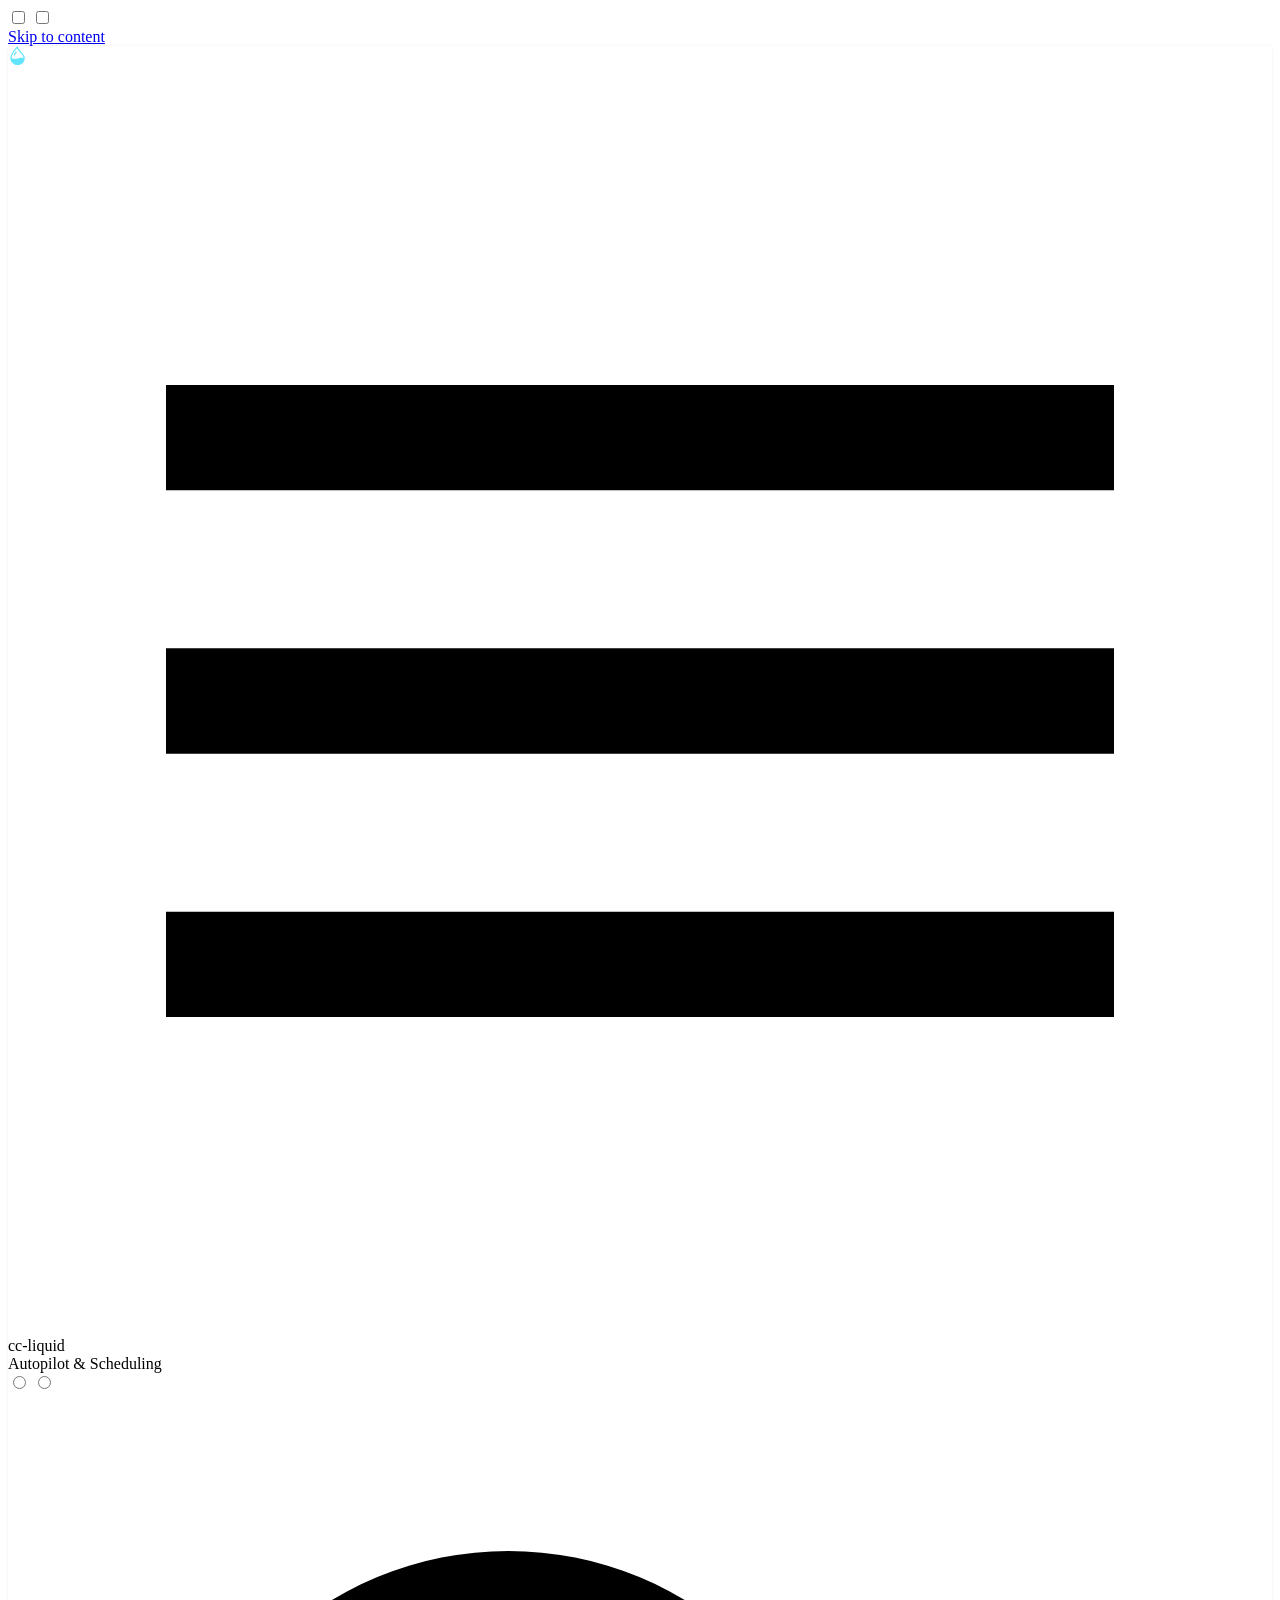
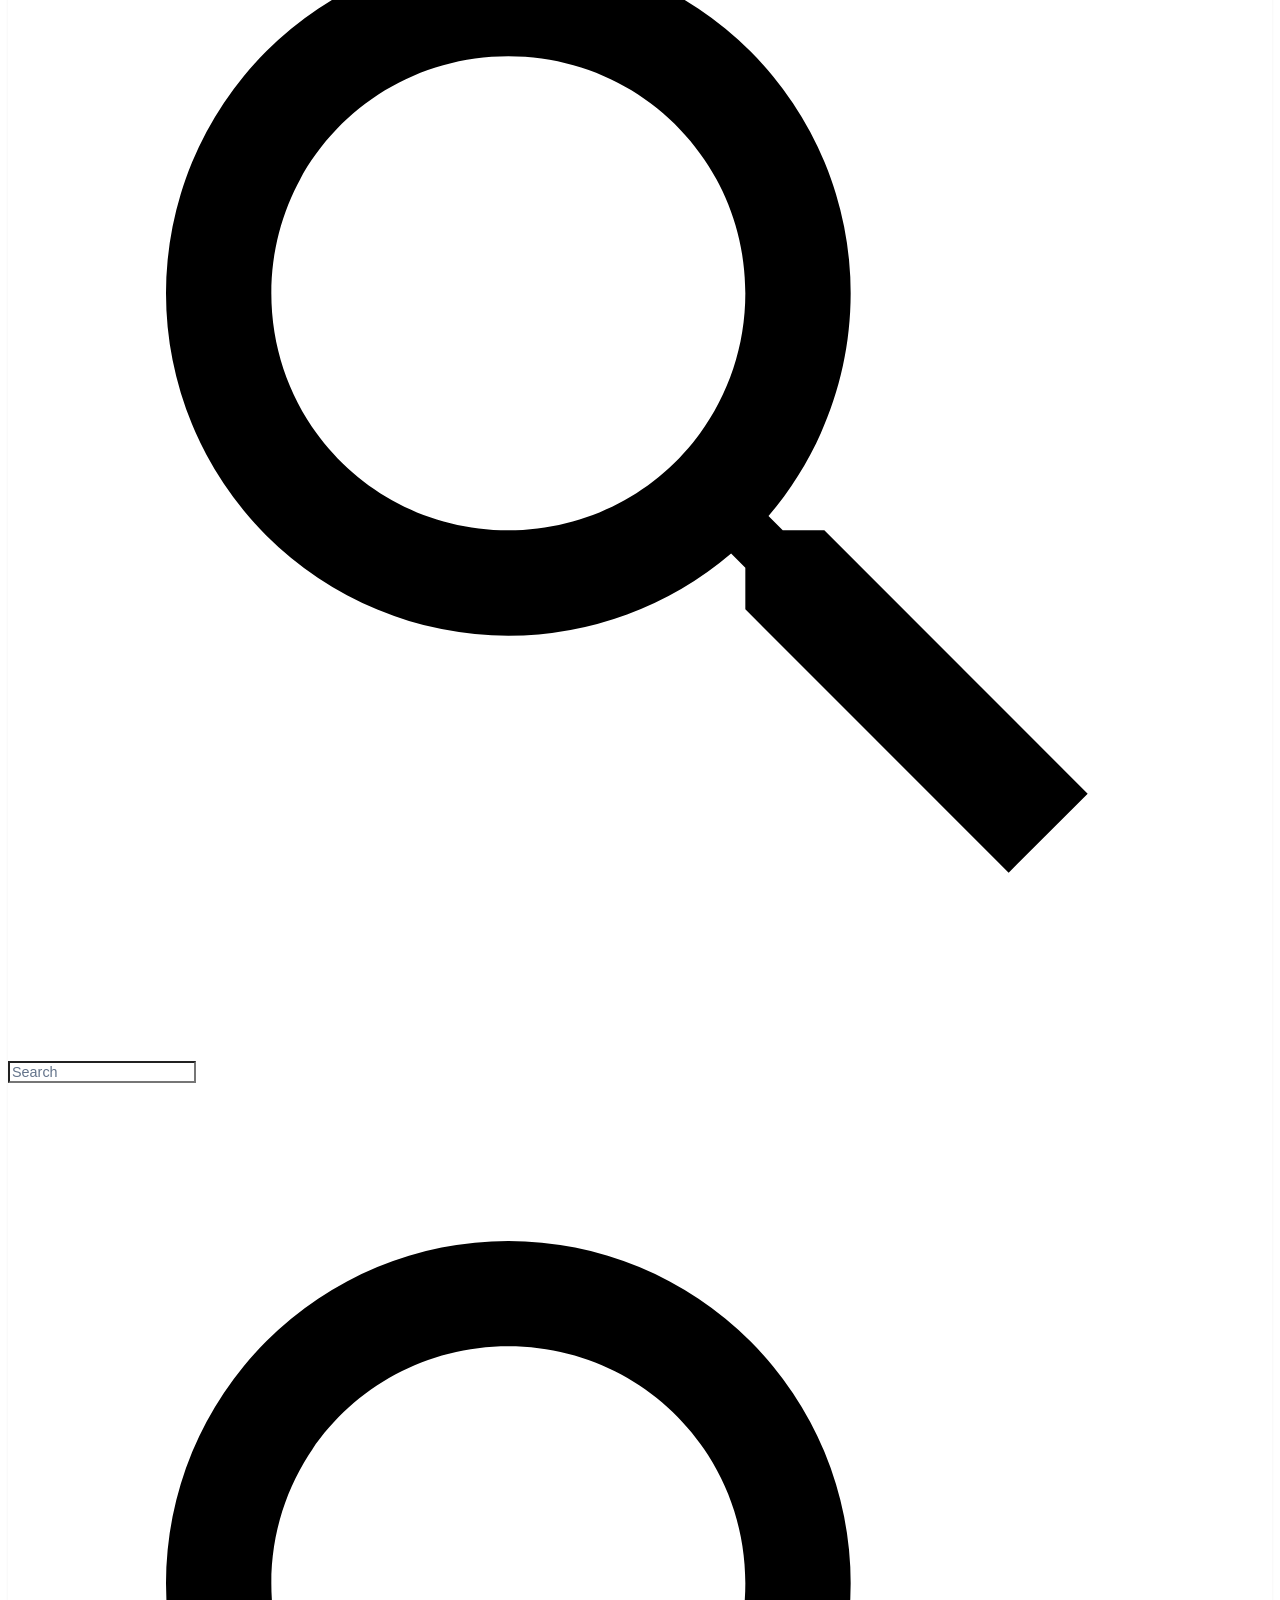
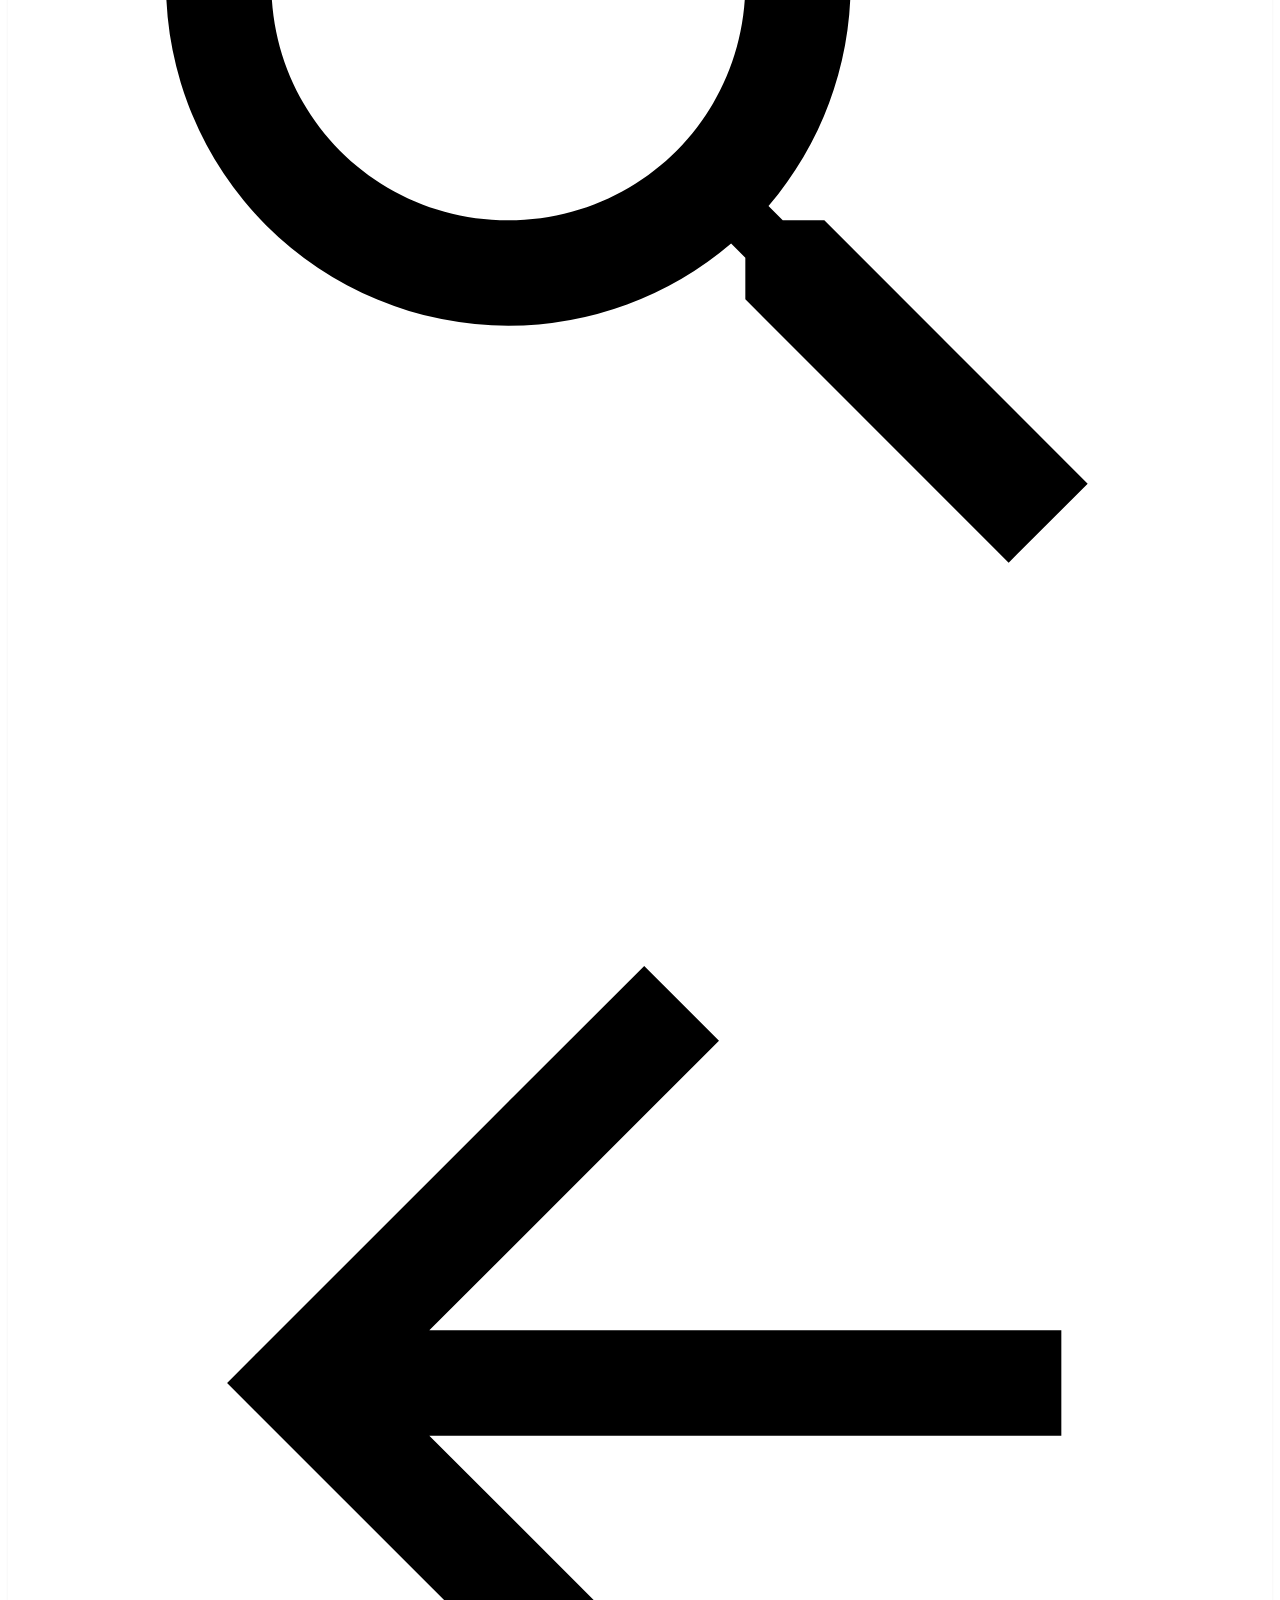
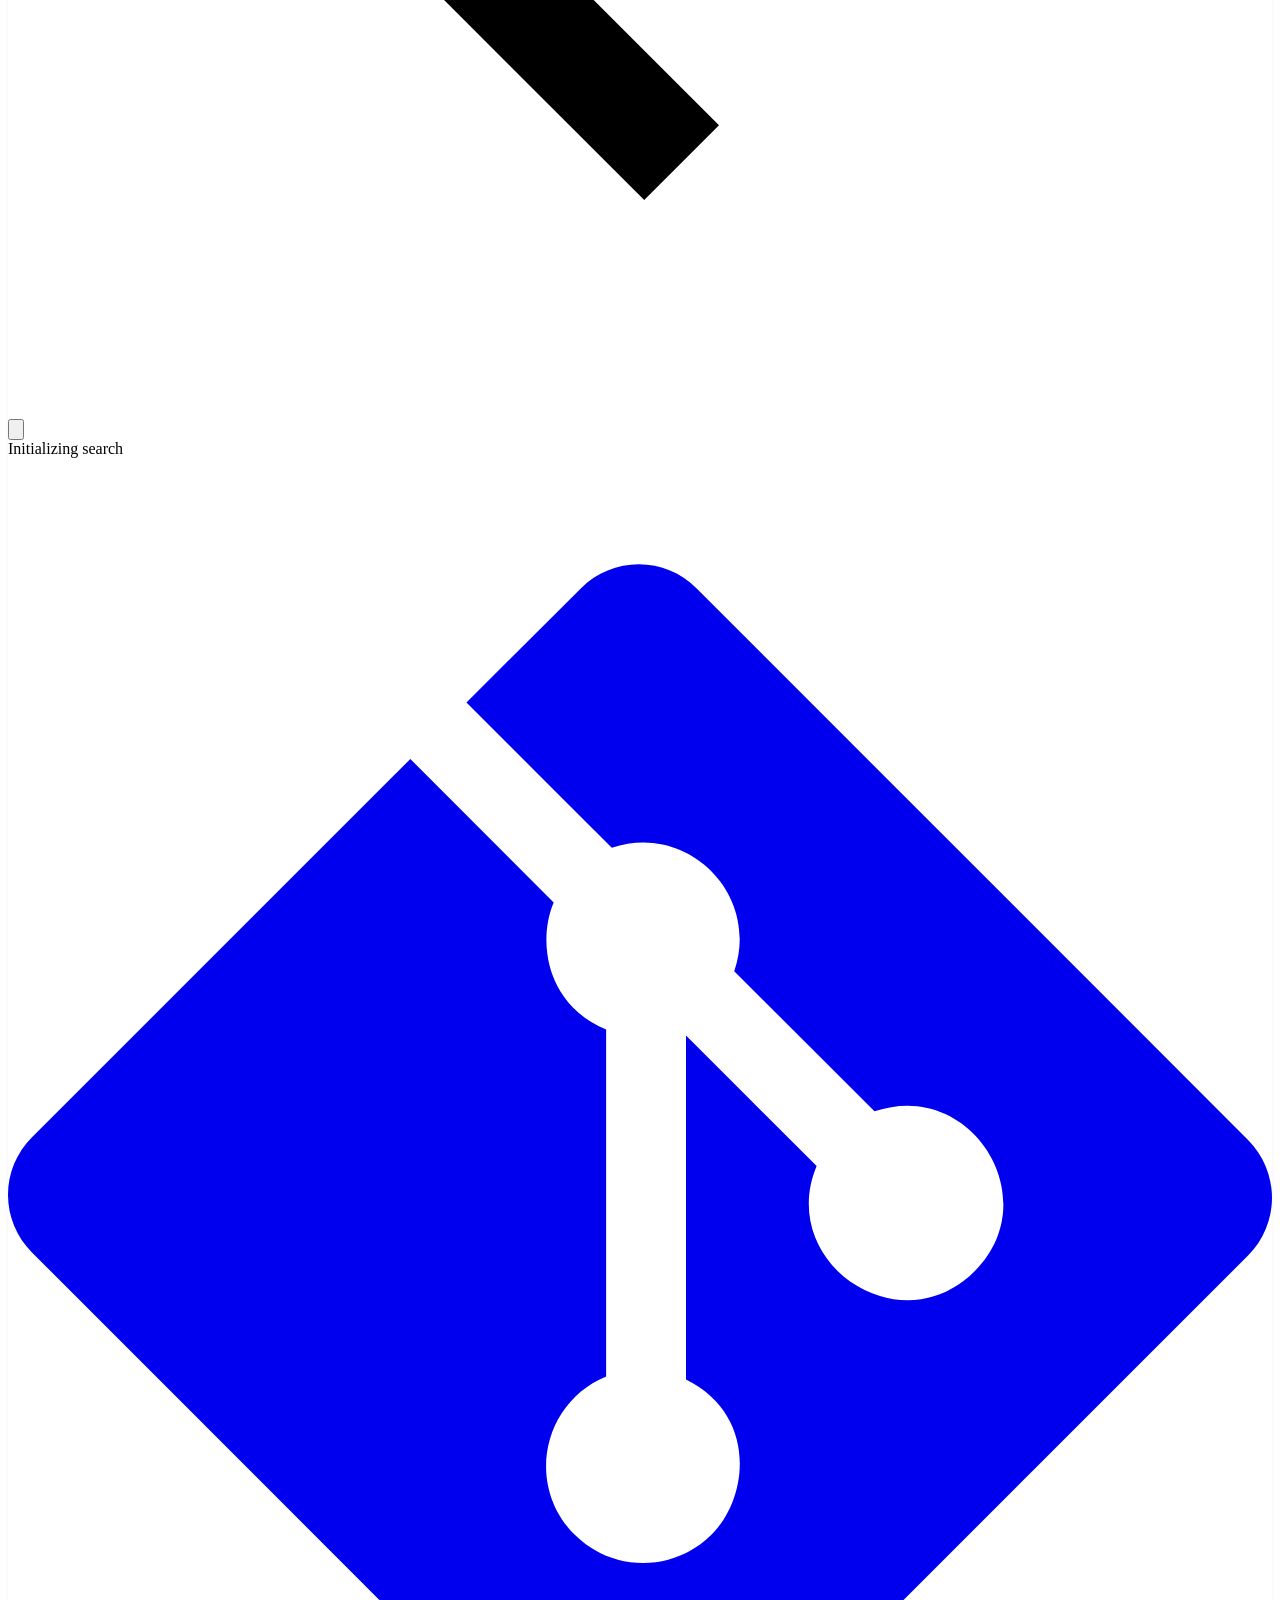
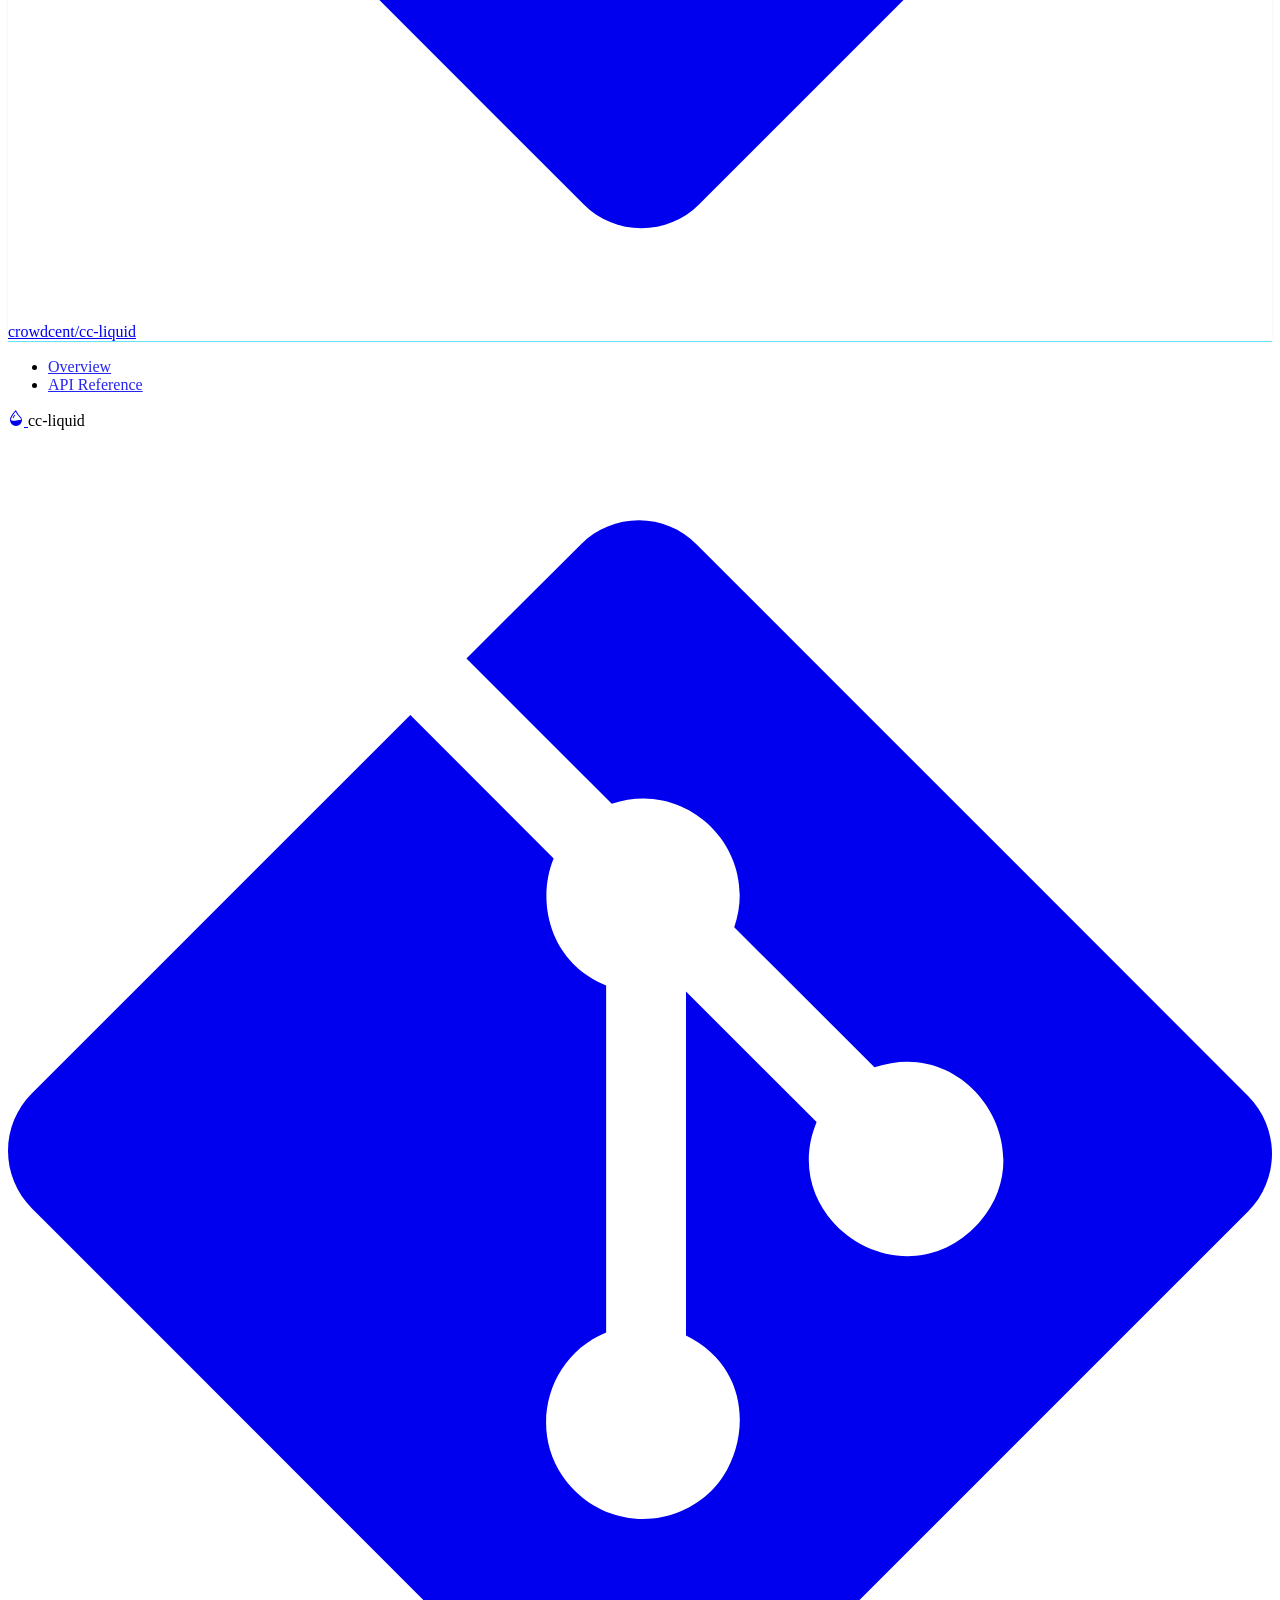
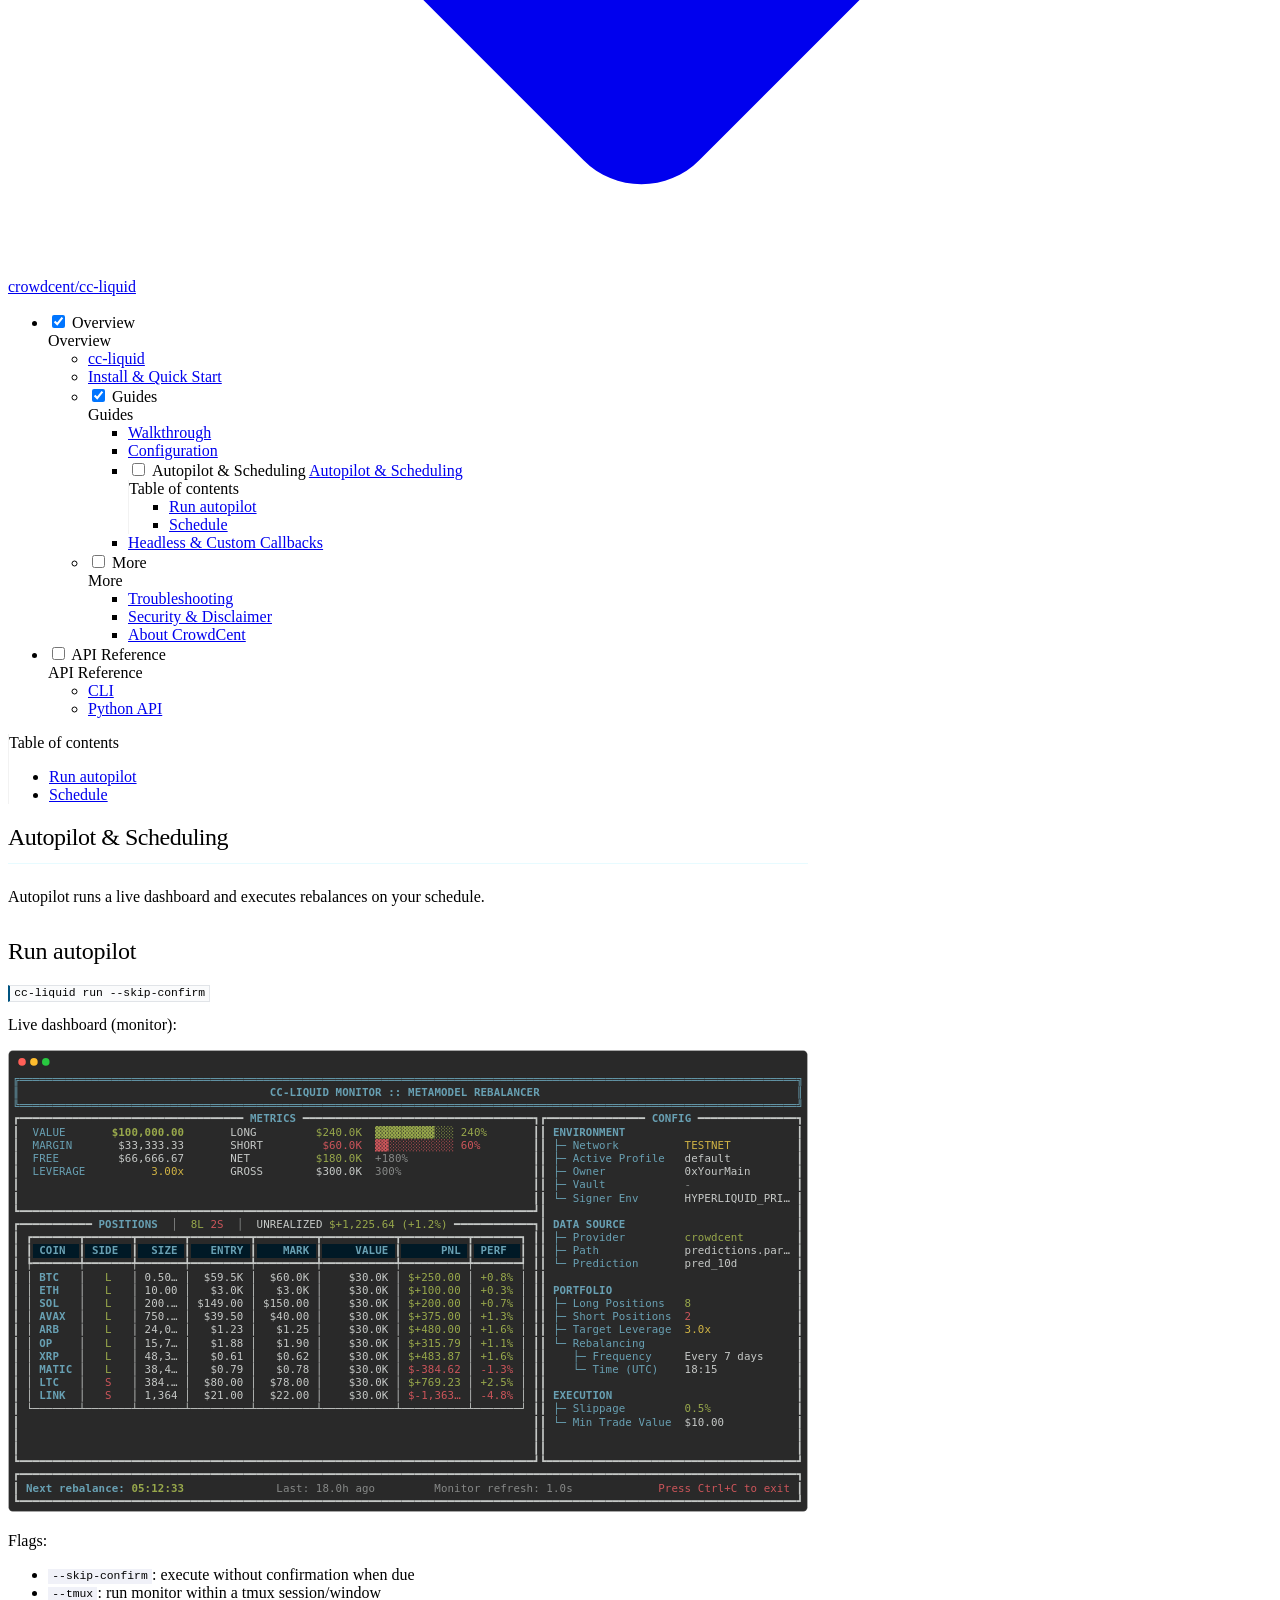
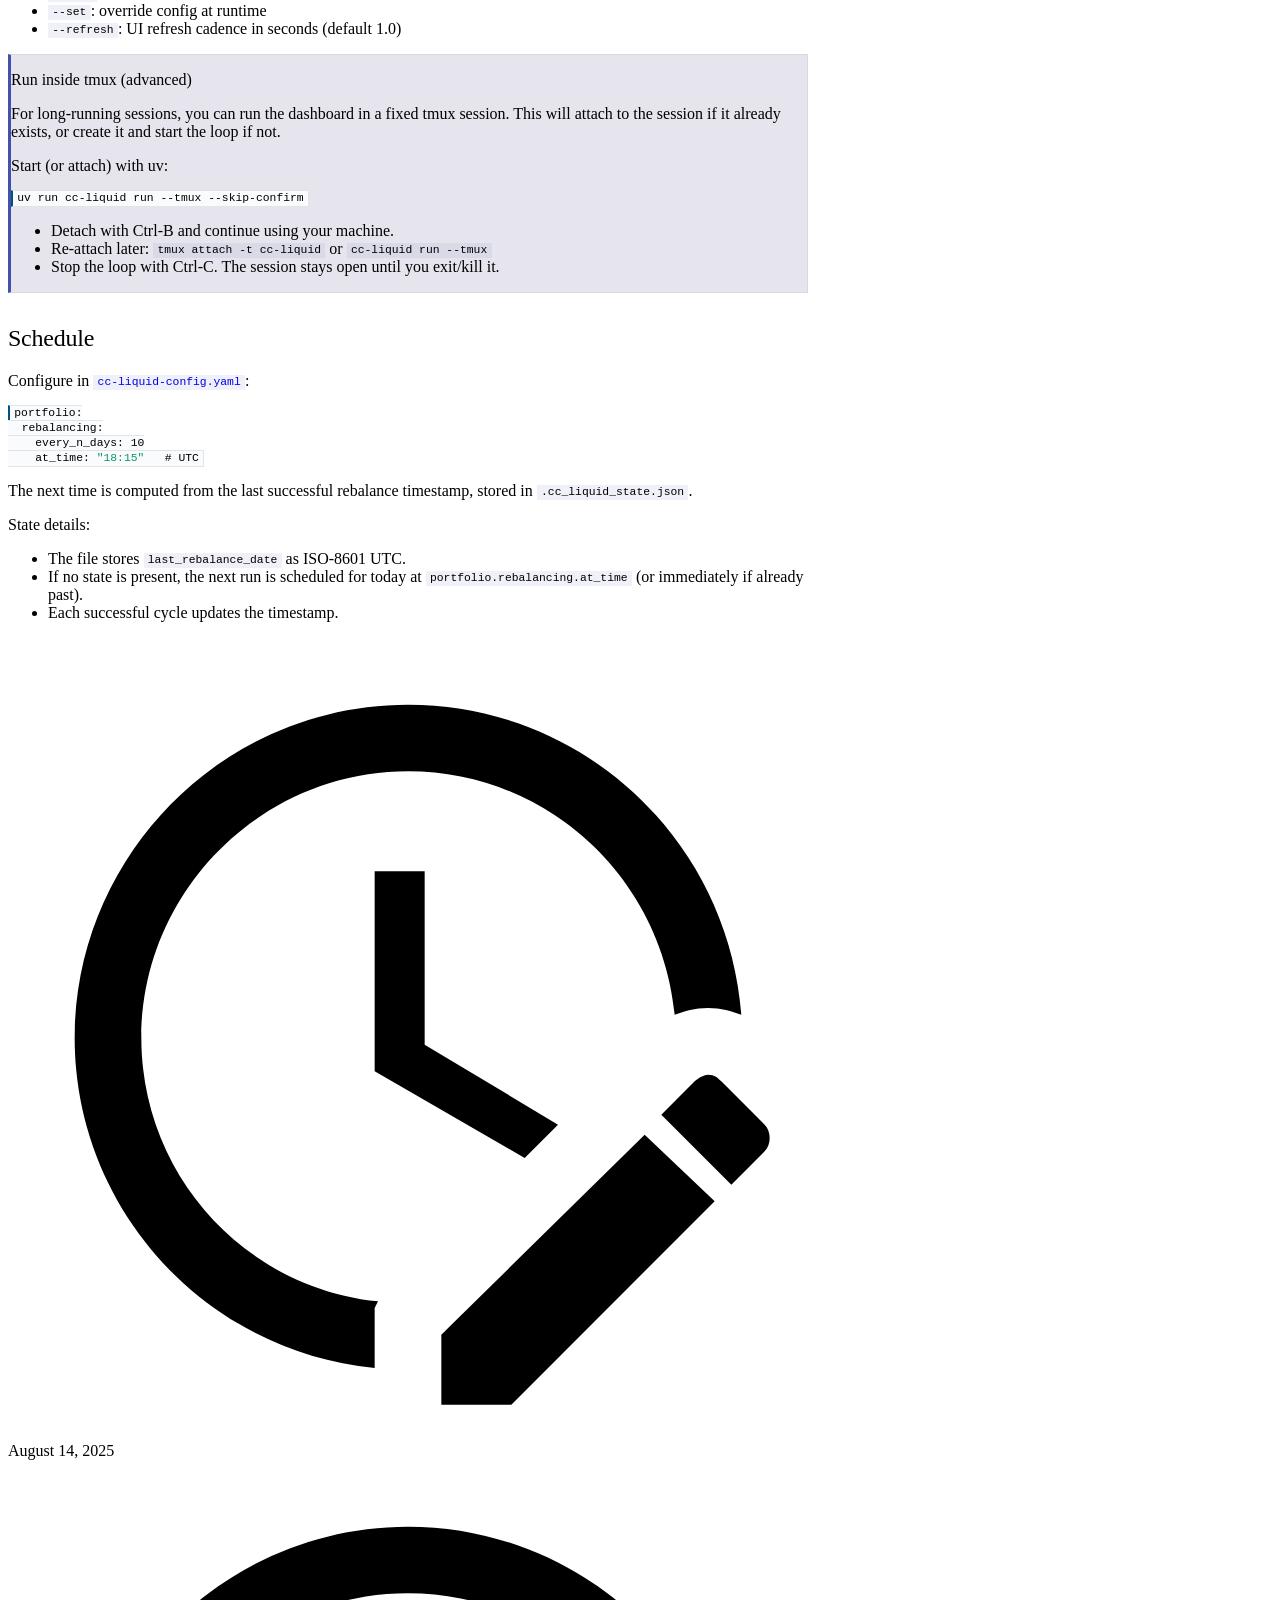
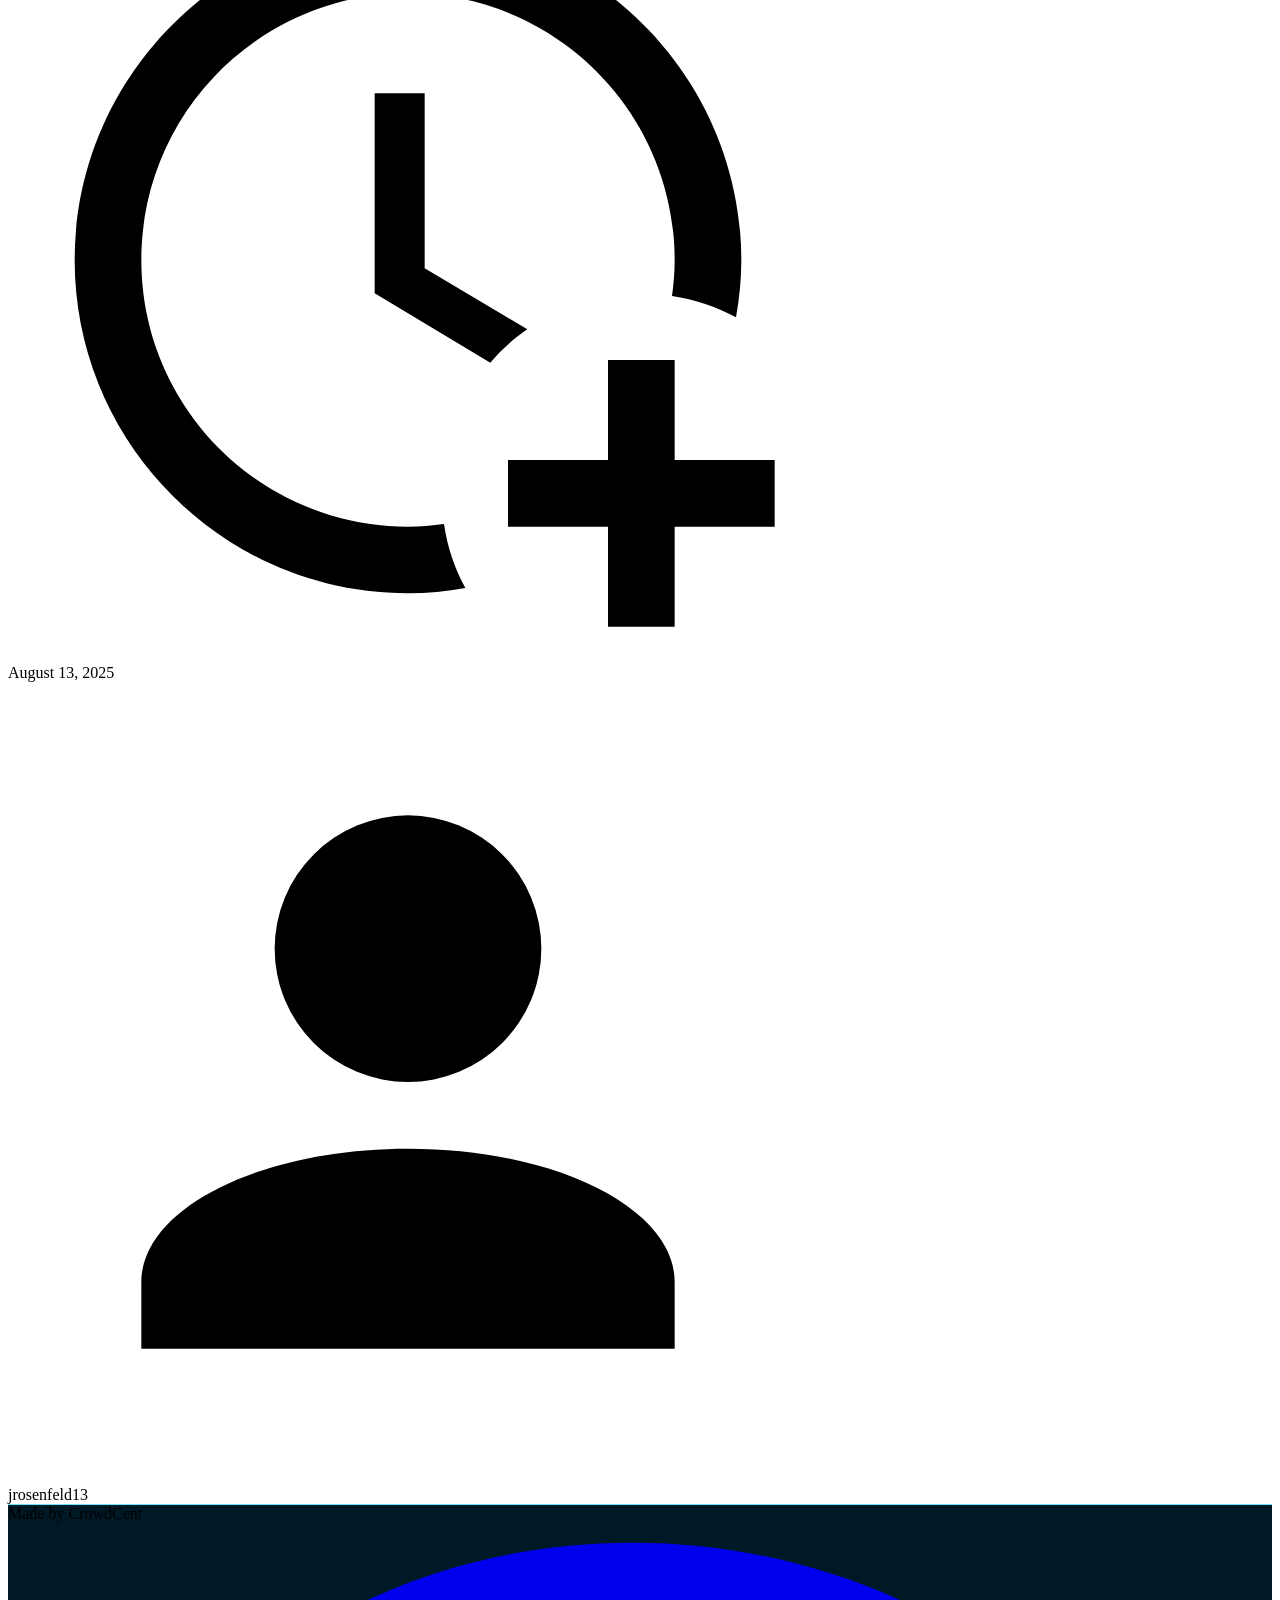
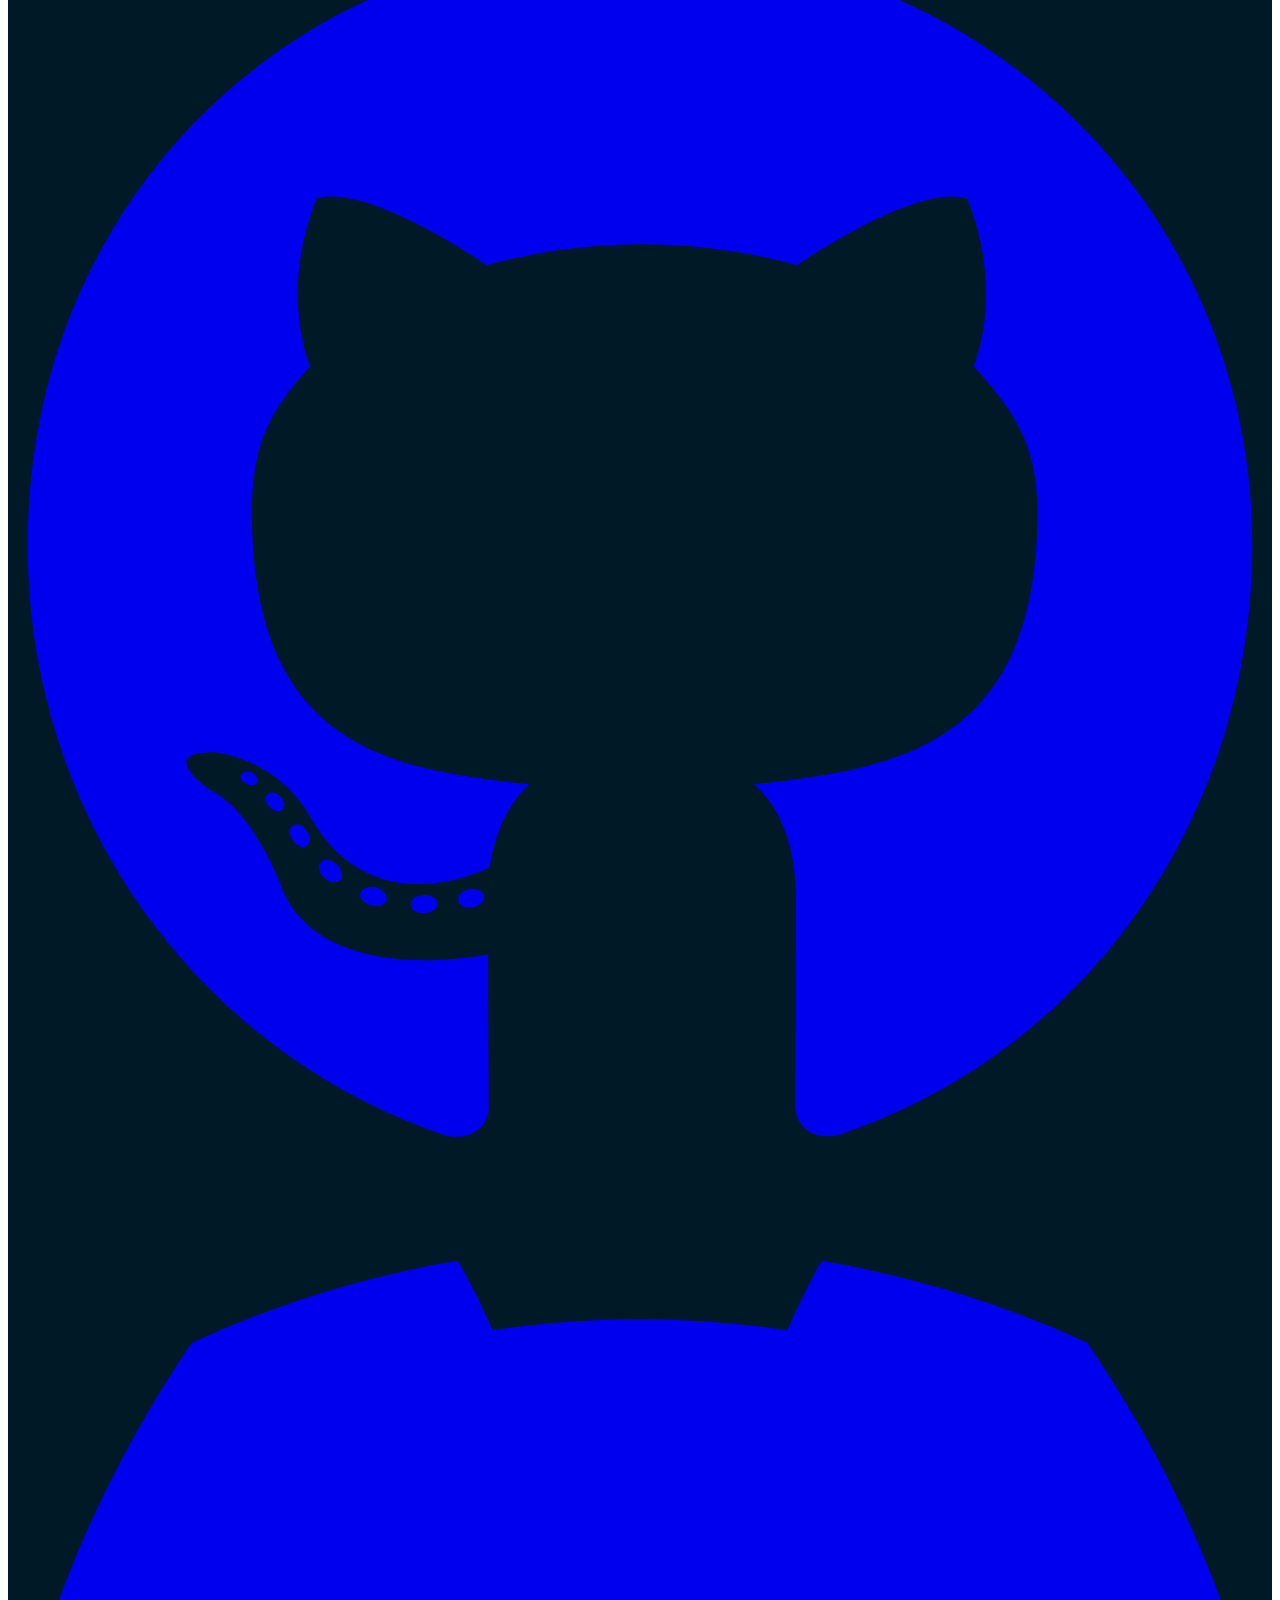
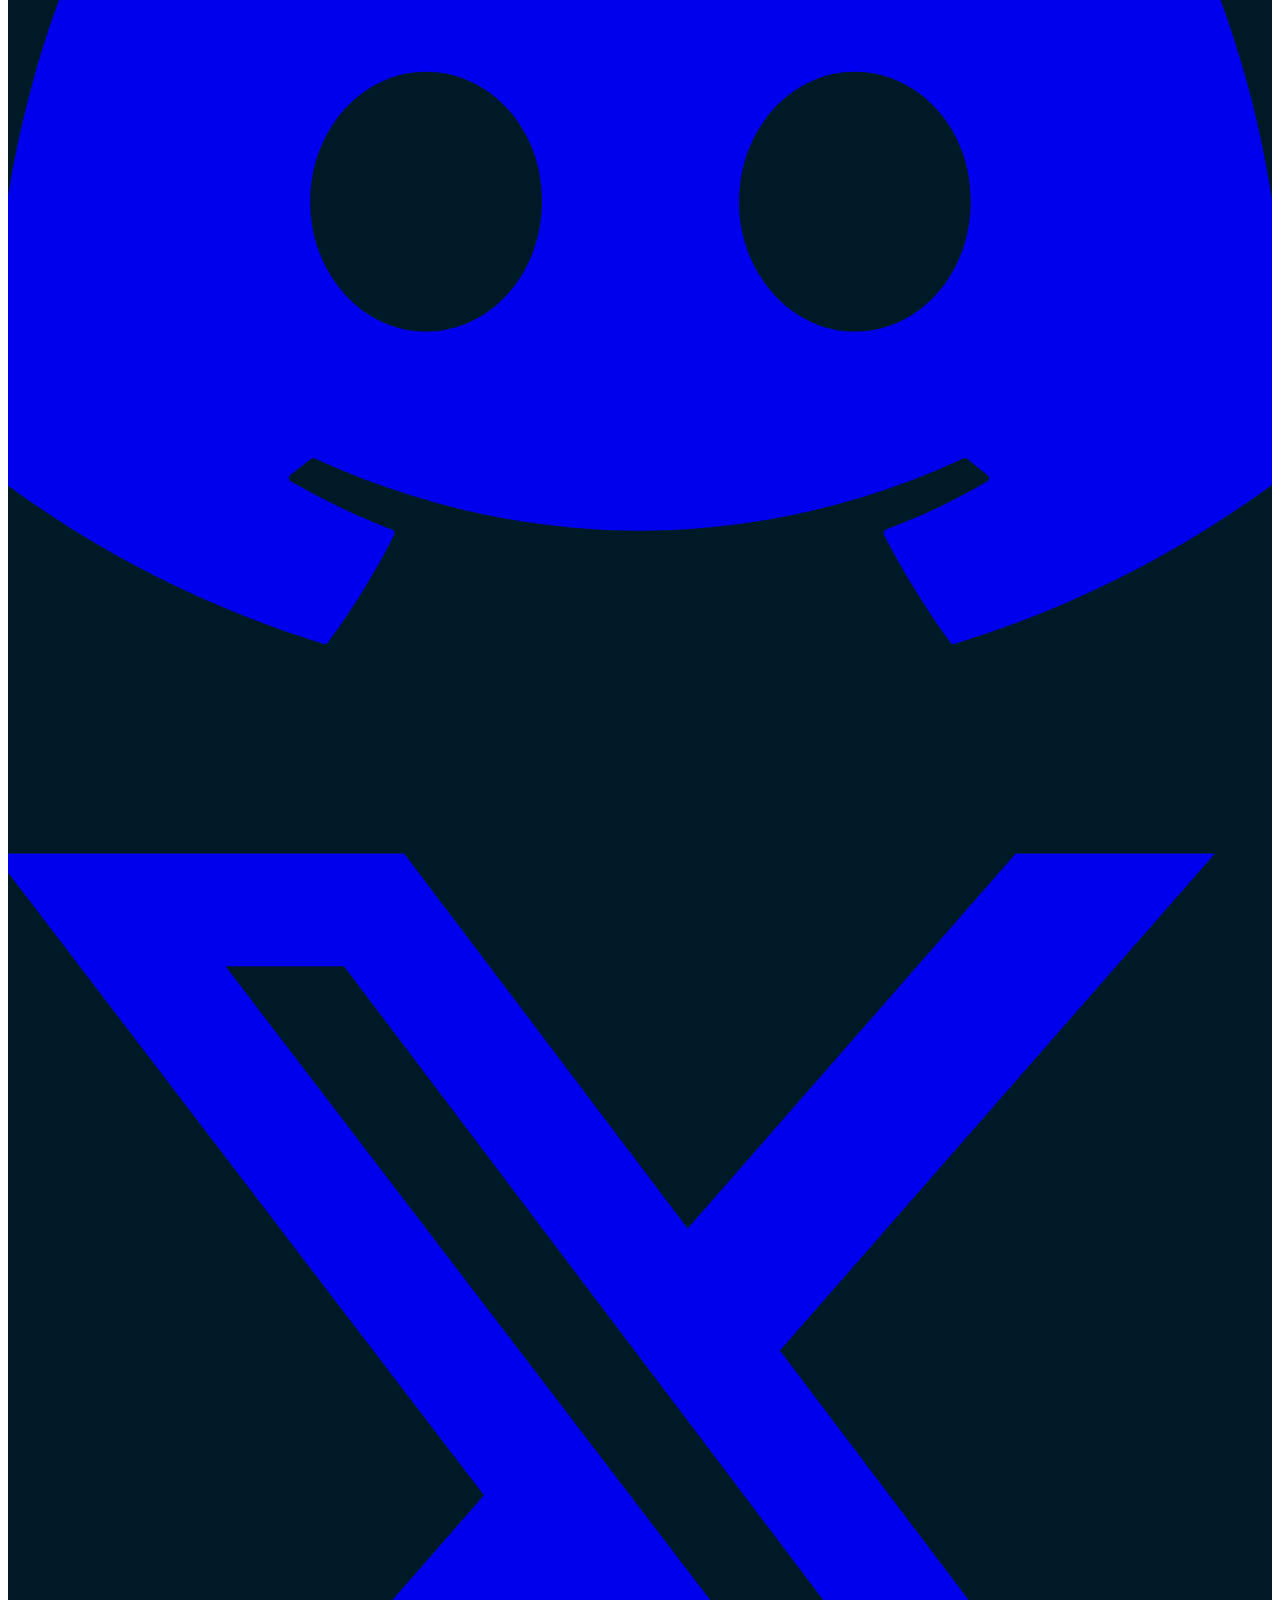
==== commit 92a055ce: "Deployed 7e16388 with MkDocs version: 1.6.1" ====
--- a/autopilot/index.html
+++ b/autopilot/index.html
@@ -22,7 +22,7 @@
       
       
       <link rel="icon" href="../images/favicon.svg">
-      <meta name="generator" content="mkdocs-1.6.1, mkdocs-material-9.6.16">
+      <meta name="generator" content="mkdocs-1.6.1, mkdocs-material-9.6.17">
     
     
       
@@ -994,8 +994,7 @@
       
     </span>
     <nav>
-      
-        <a href="mailto:j.rosen.1392@gmail.com">jrosenfeld13</a>
+      jrosenfeld13
     </nav>
   </span>
 
@@ -1081,10 +1080,10 @@
     
     
       
-      <script id="__config" type="application/json">{"base": "..", "features": ["navigation.tabs", "navigation.sections", "navigation.expand", "navigation.top", "search.suggest", "search.highlight", "content.tabs.link", "content.code.annotation", "content.code.copy"], "search": "../assets/javascripts/workers/search.d50fe291.min.js", "tags": null, "translations": {"clipboard.copied": "Copied to clipboard", "clipboard.copy": "Copy to clipboard", "search.result.more.one": "1 more on this page", "search.result.more.other": "# more on this page", "search.result.none": "No matching documents", "search.result.one": "1 matching document", "search.result.other": "# matching documents", "search.result.placeholder": "Type to start searching", "search.result.term.missing": "Missing", "select.version": "Select version"}, "version": null}</script>
-    
-    
-      <script src="../assets/javascripts/bundle.50899def.min.js"></script>
+      <script id="__config" type="application/json">{"base": "..", "features": ["navigation.tabs", "navigation.sections", "navigation.expand", "navigation.top", "search.suggest", "search.highlight", "content.tabs.link", "content.code.annotation", "content.code.copy"], "search": "../assets/javascripts/workers/search.973d3a69.min.js", "tags": null, "translations": {"clipboard.copied": "Copied to clipboard", "clipboard.copy": "Copy to clipboard", "search.result.more.one": "1 more on this page", "search.result.more.other": "# more on this page", "search.result.none": "No matching documents", "search.result.one": "1 matching document", "search.result.other": "# matching documents", "search.result.placeholder": "Type to start searching", "search.result.term.missing": "Missing", "select.version": "Select version"}, "version": null}</script>
+    
+    
+      <script src="../assets/javascripts/bundle.92b07e13.min.js"></script>
       
     
   </body>
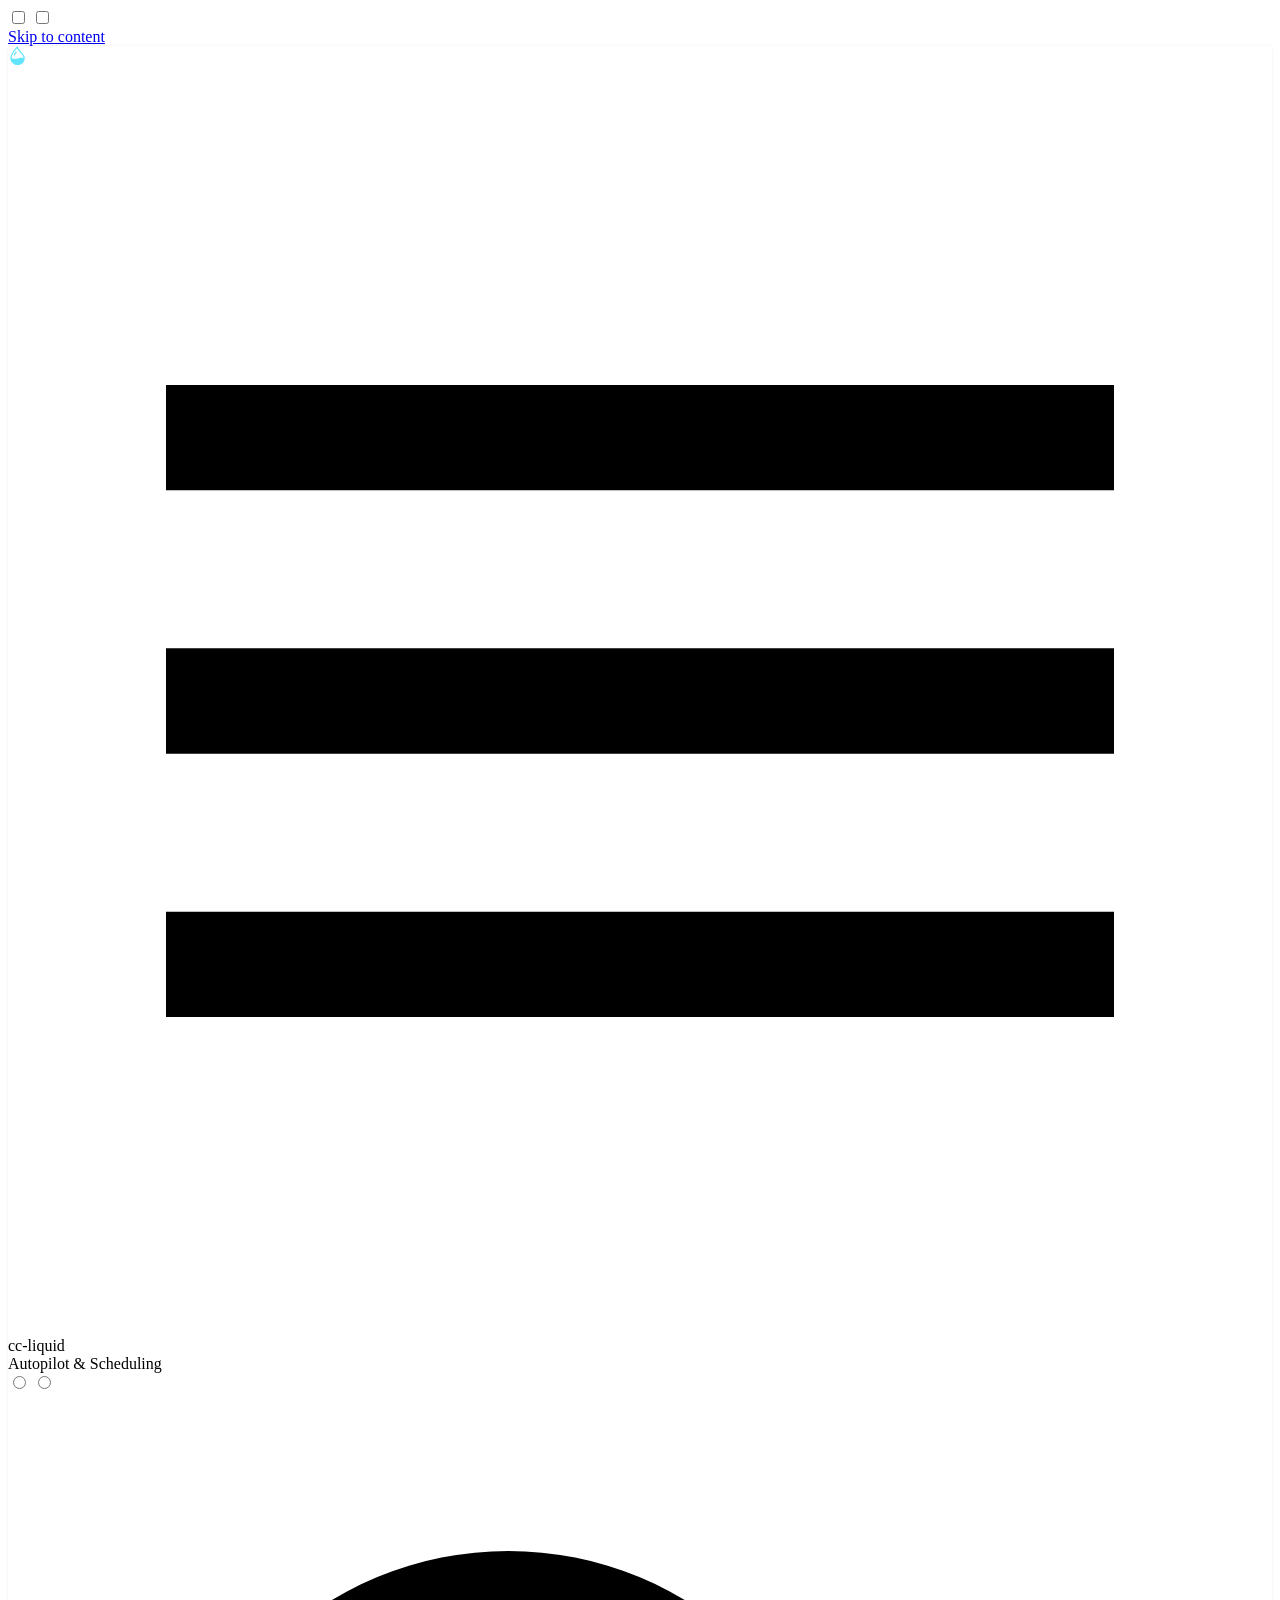
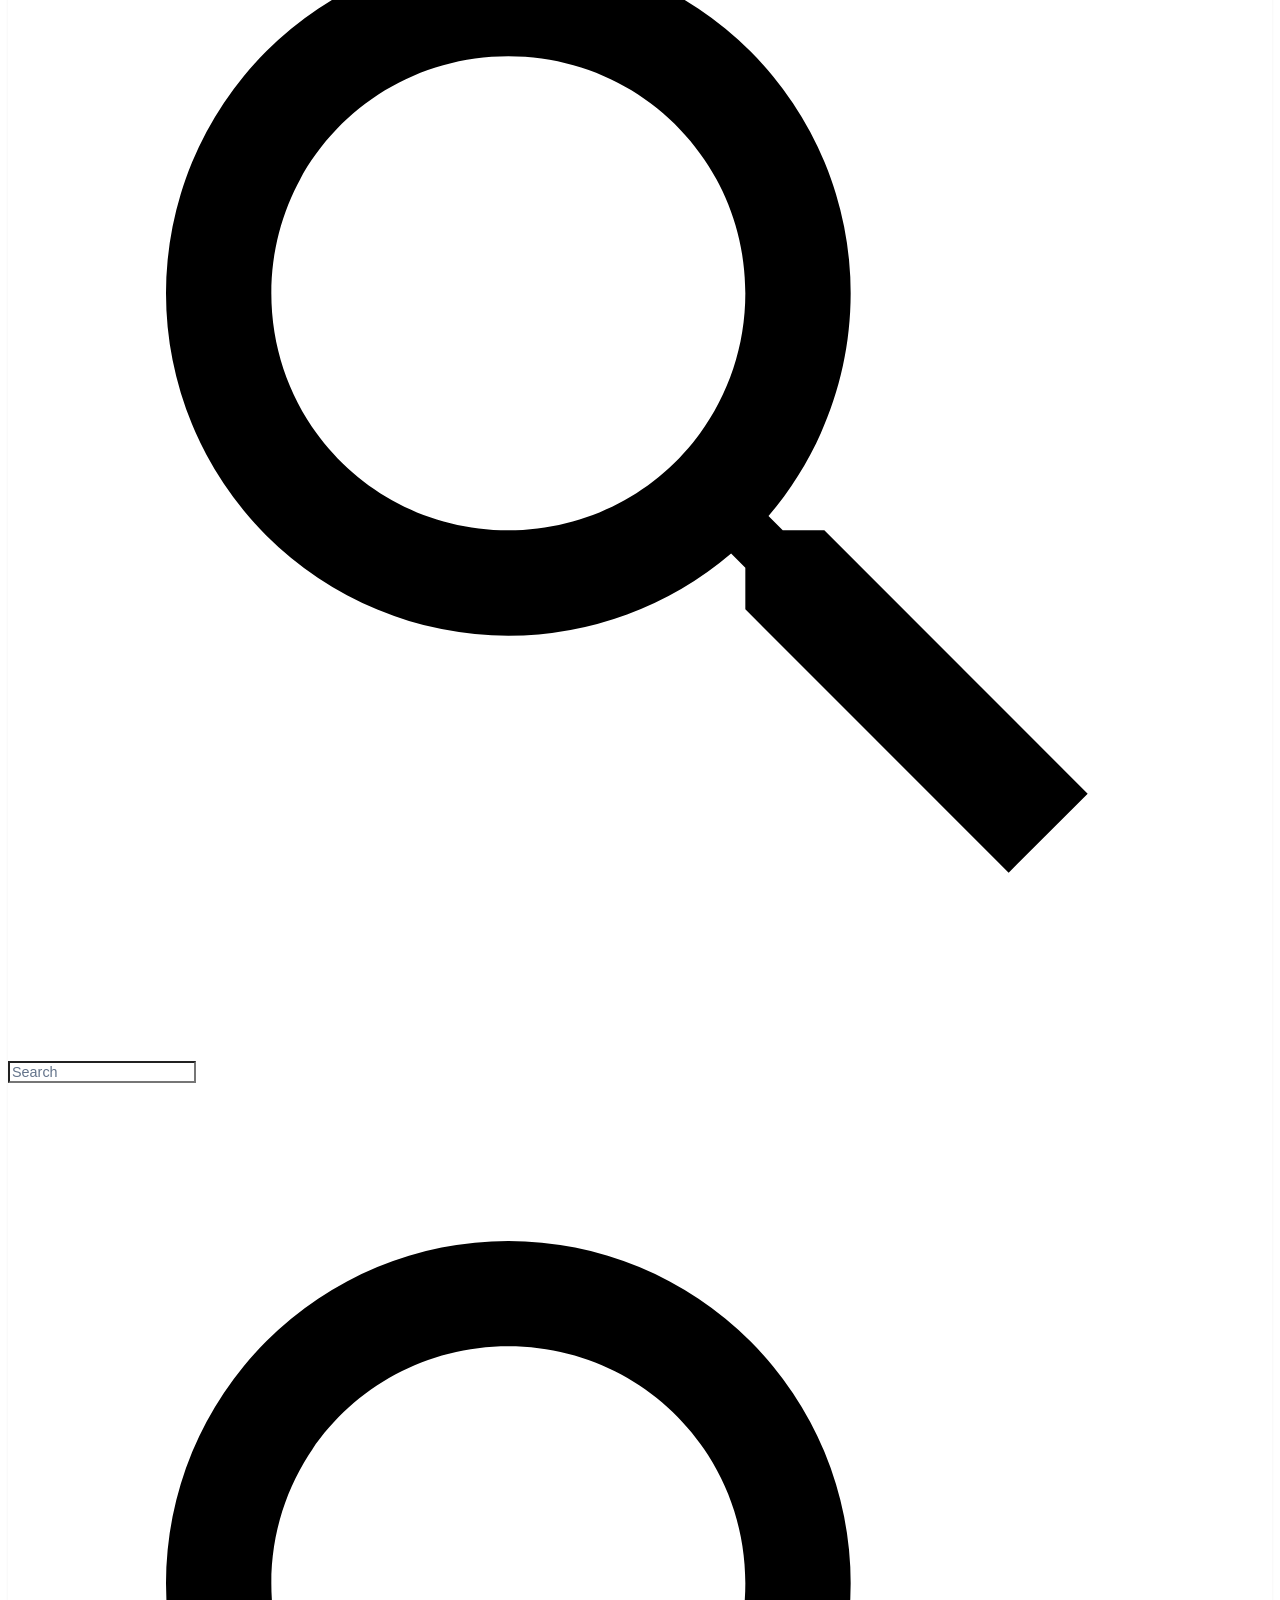
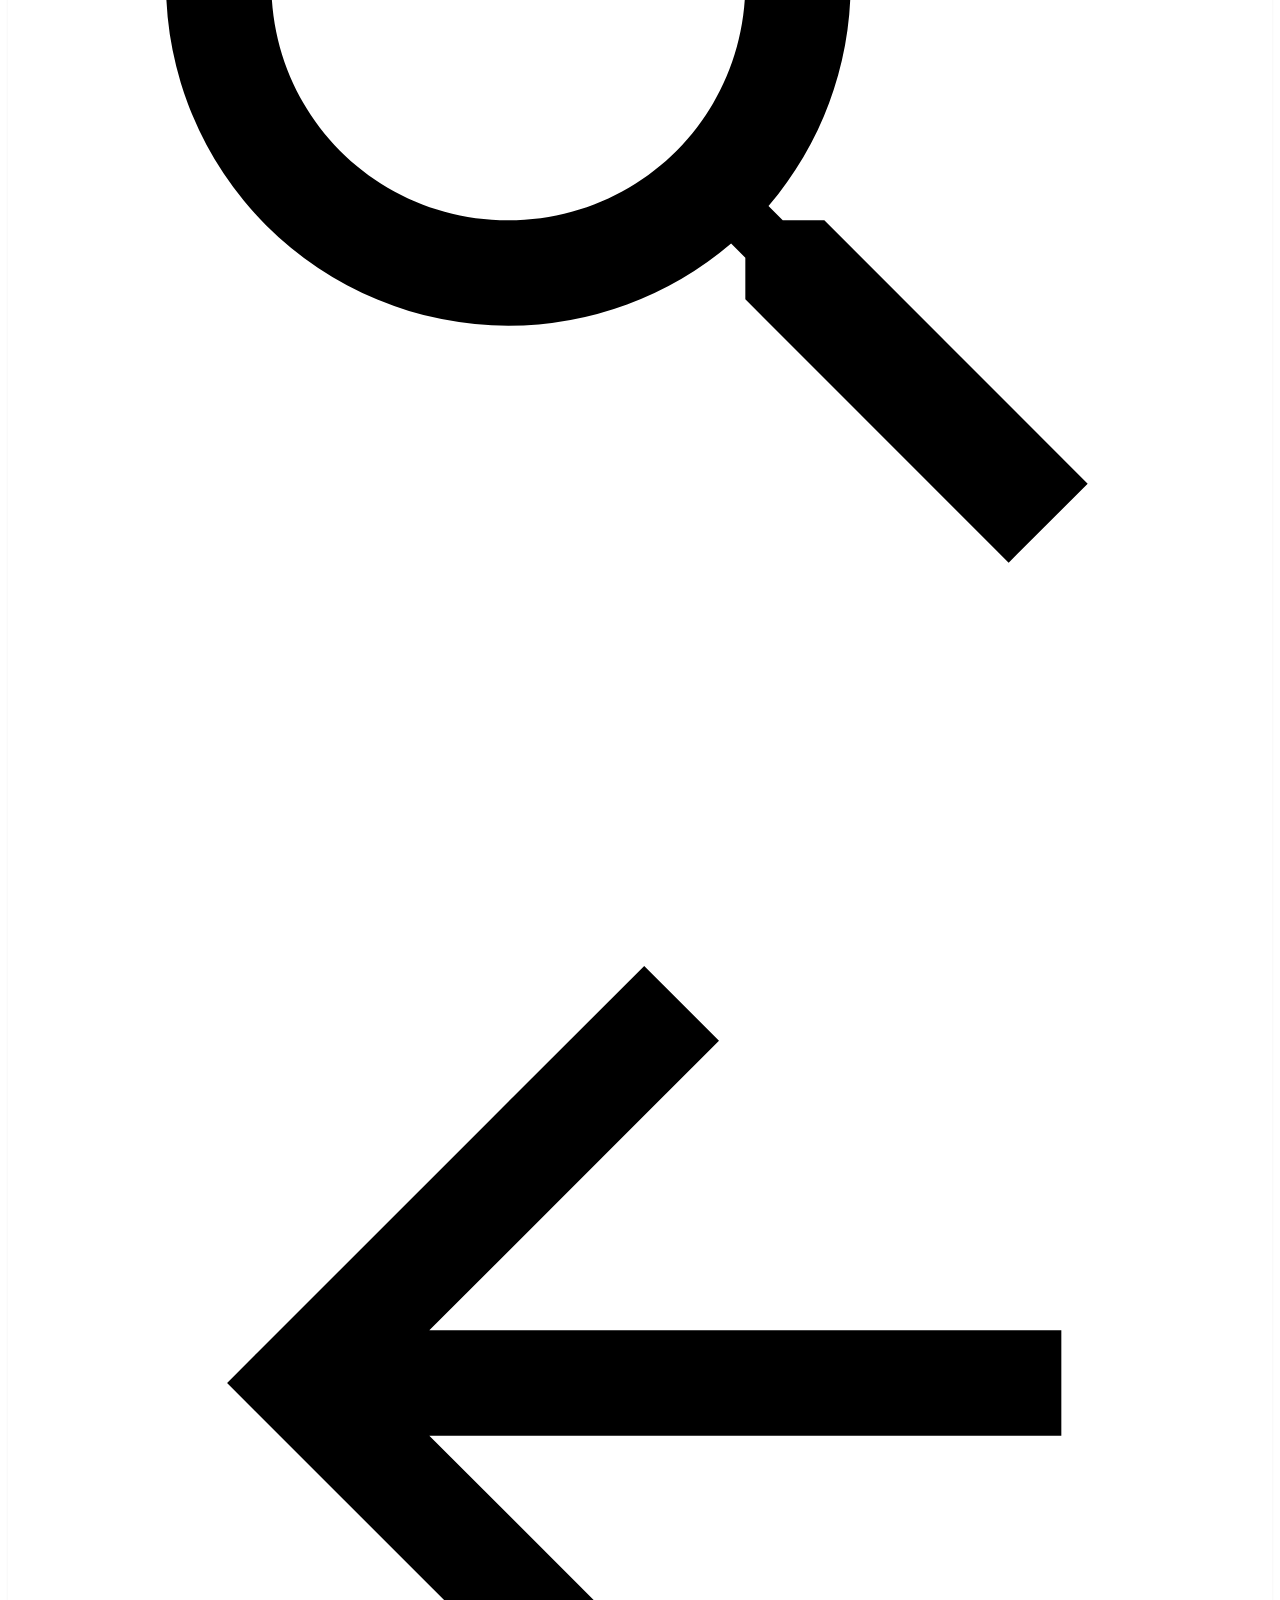
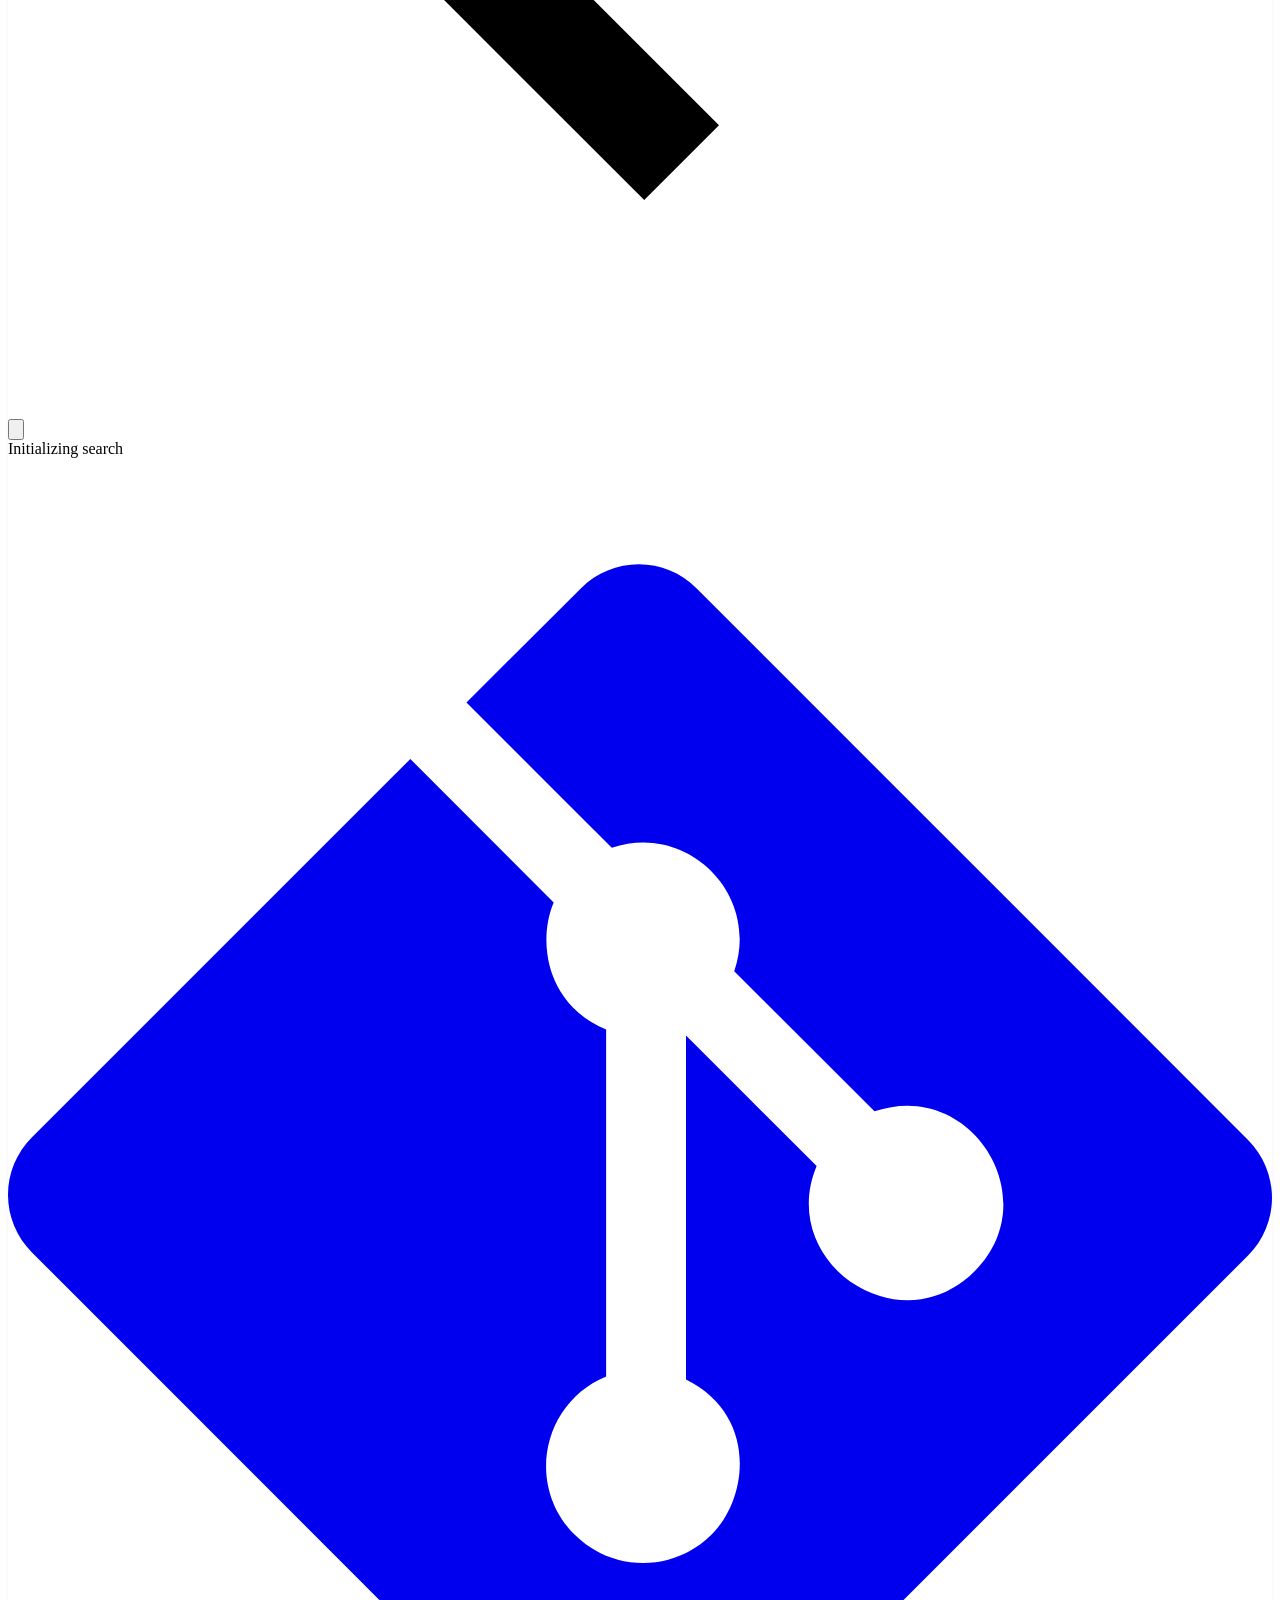
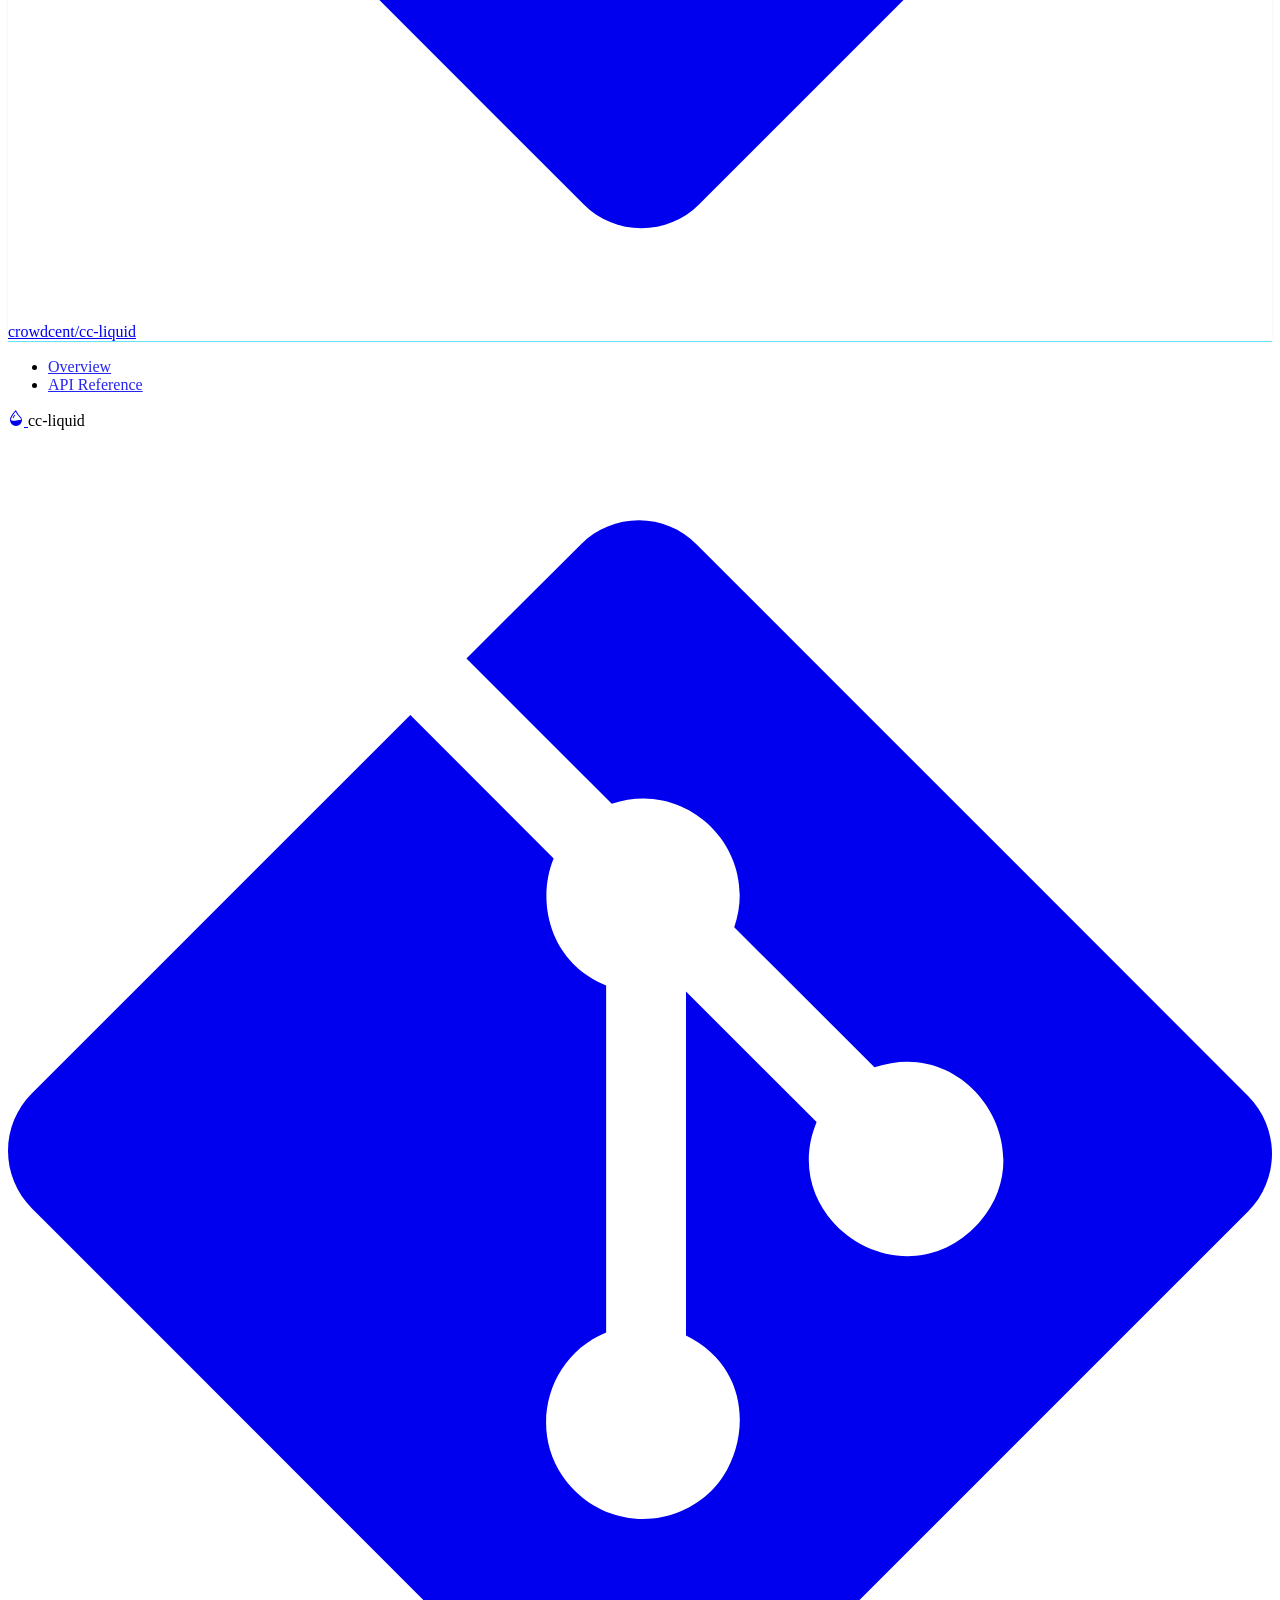
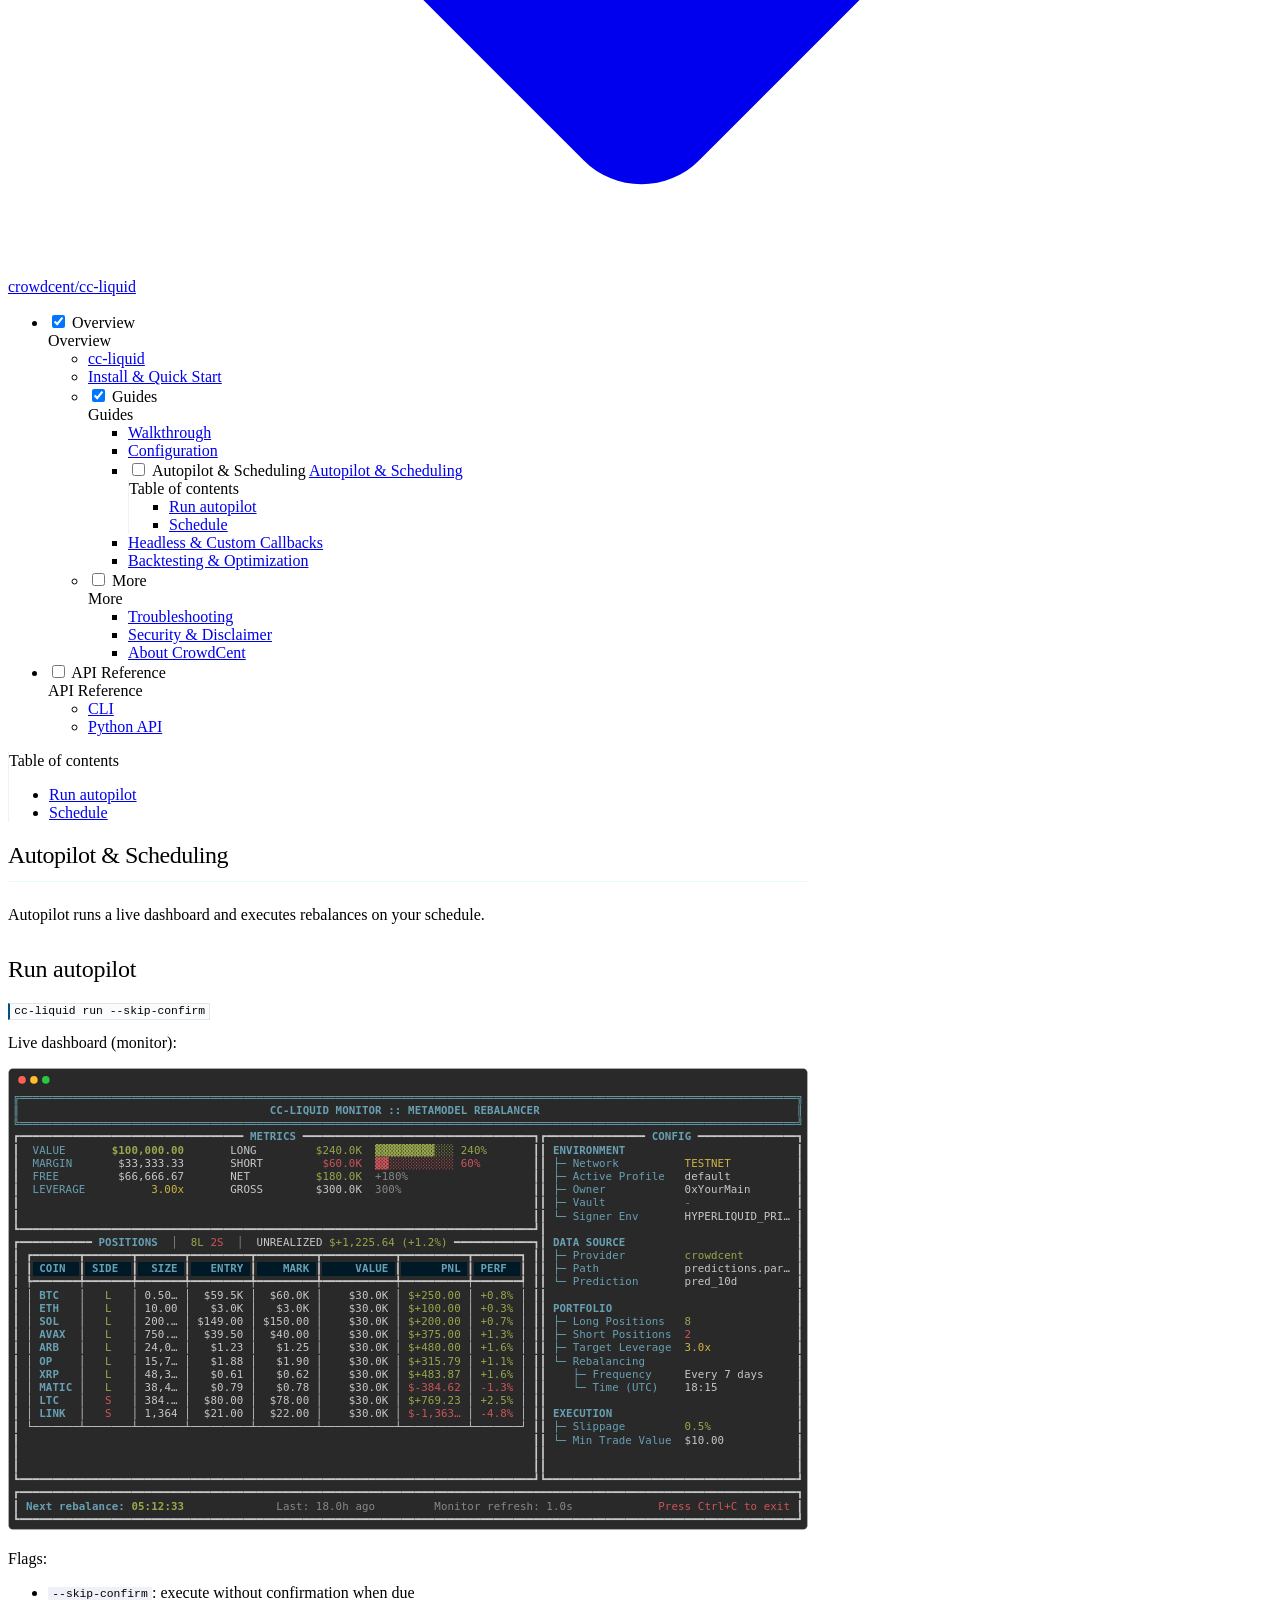
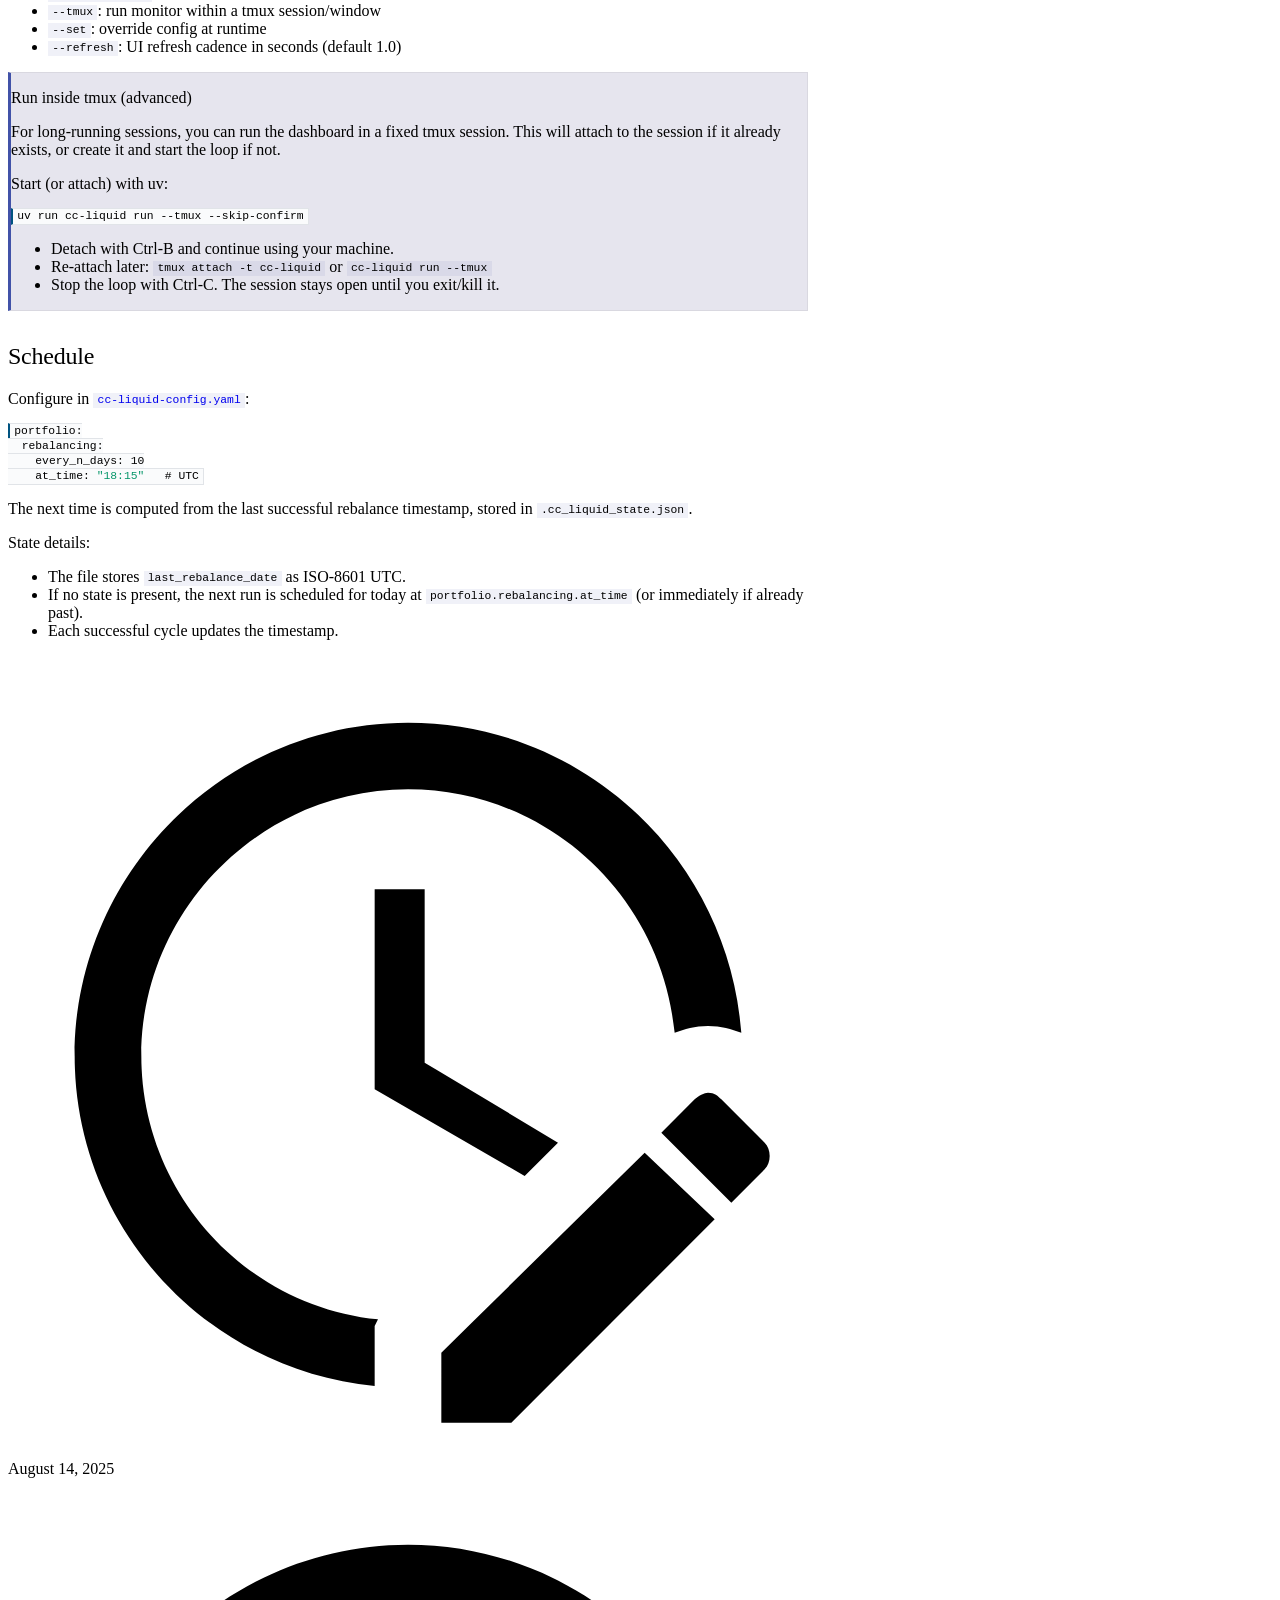
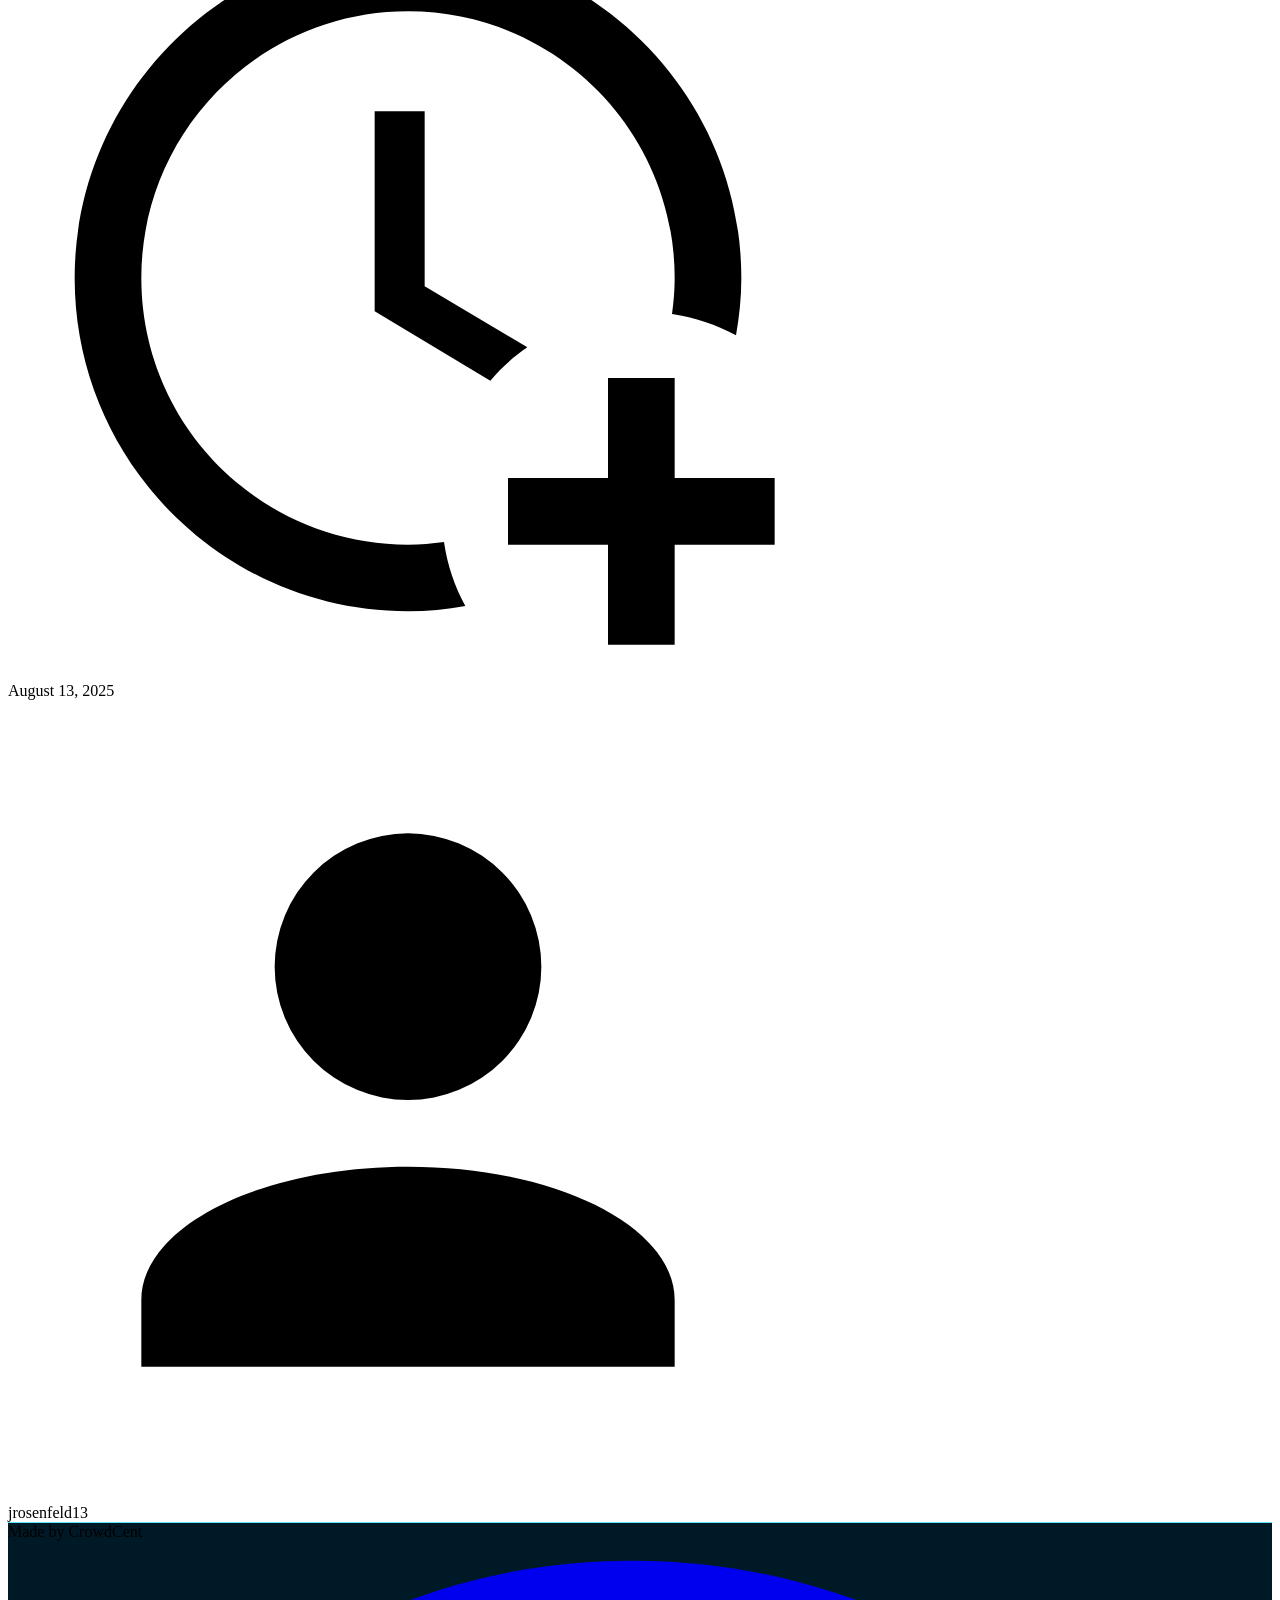
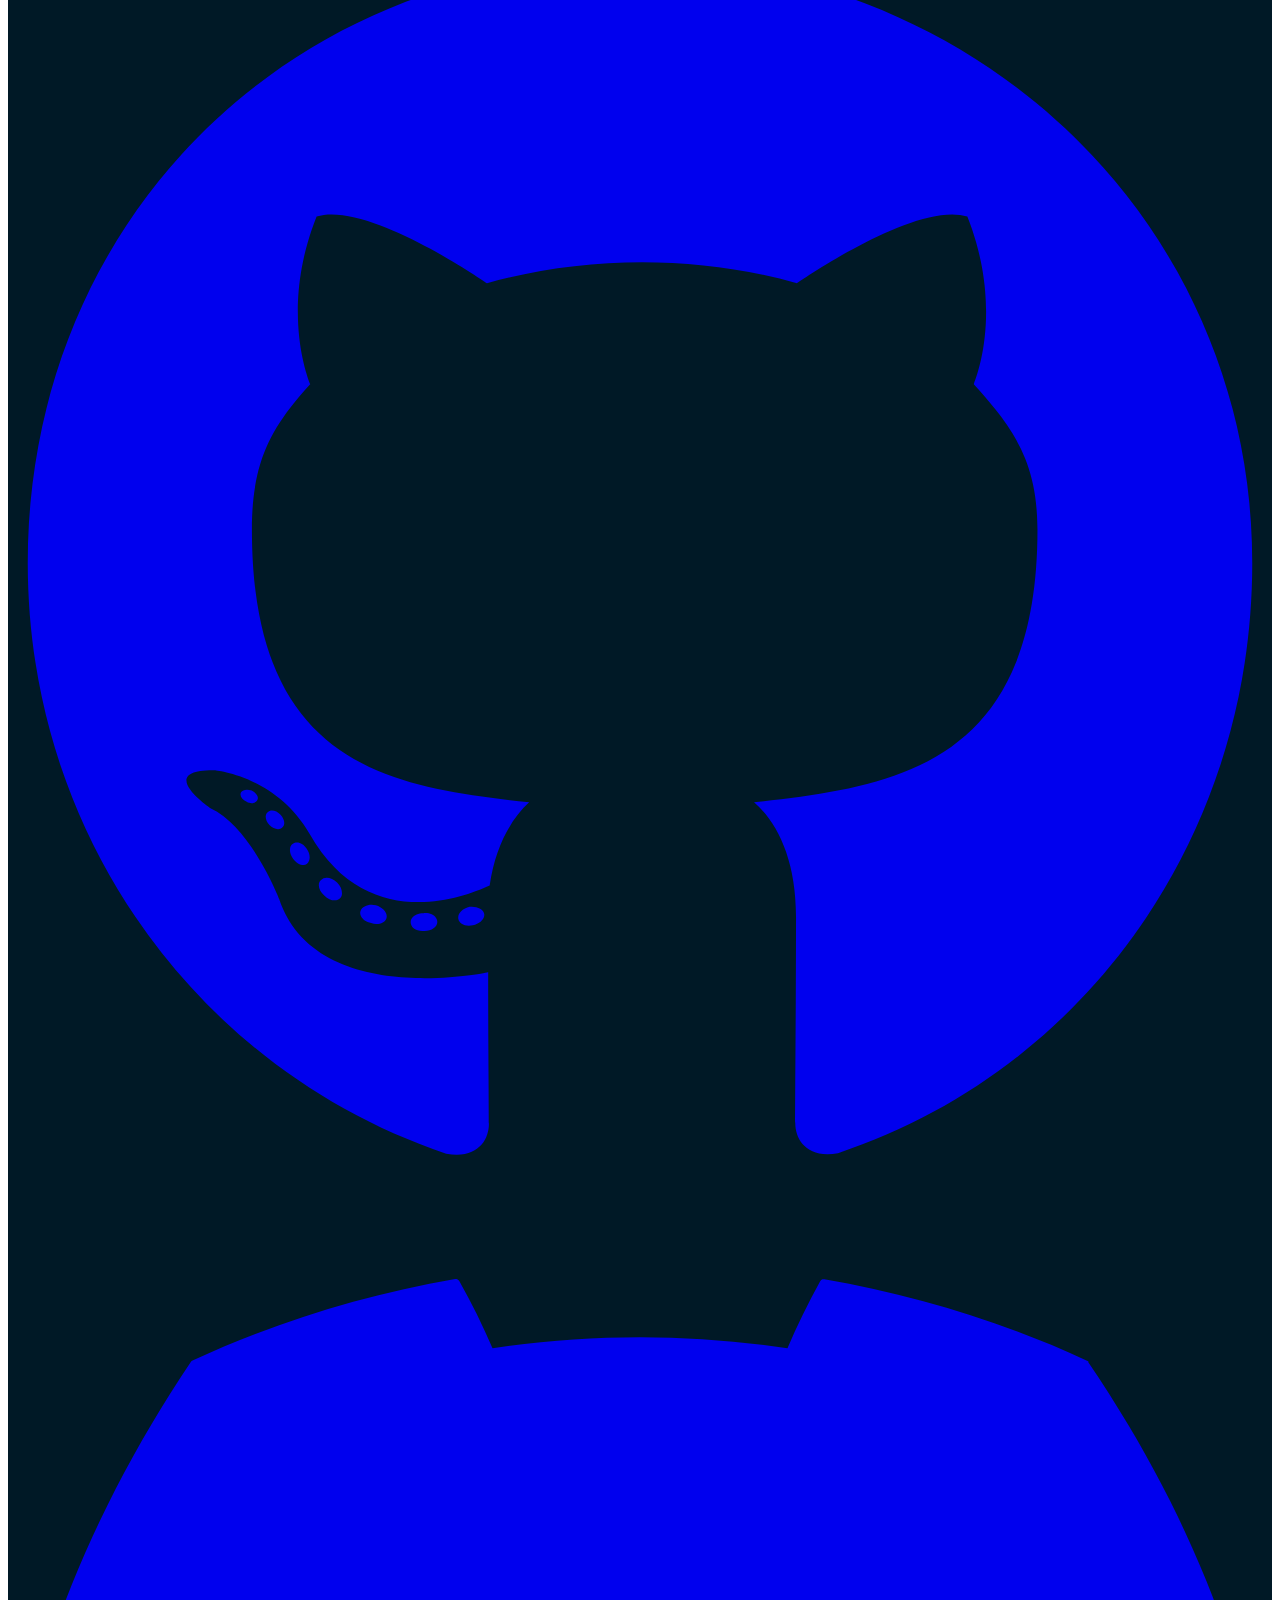
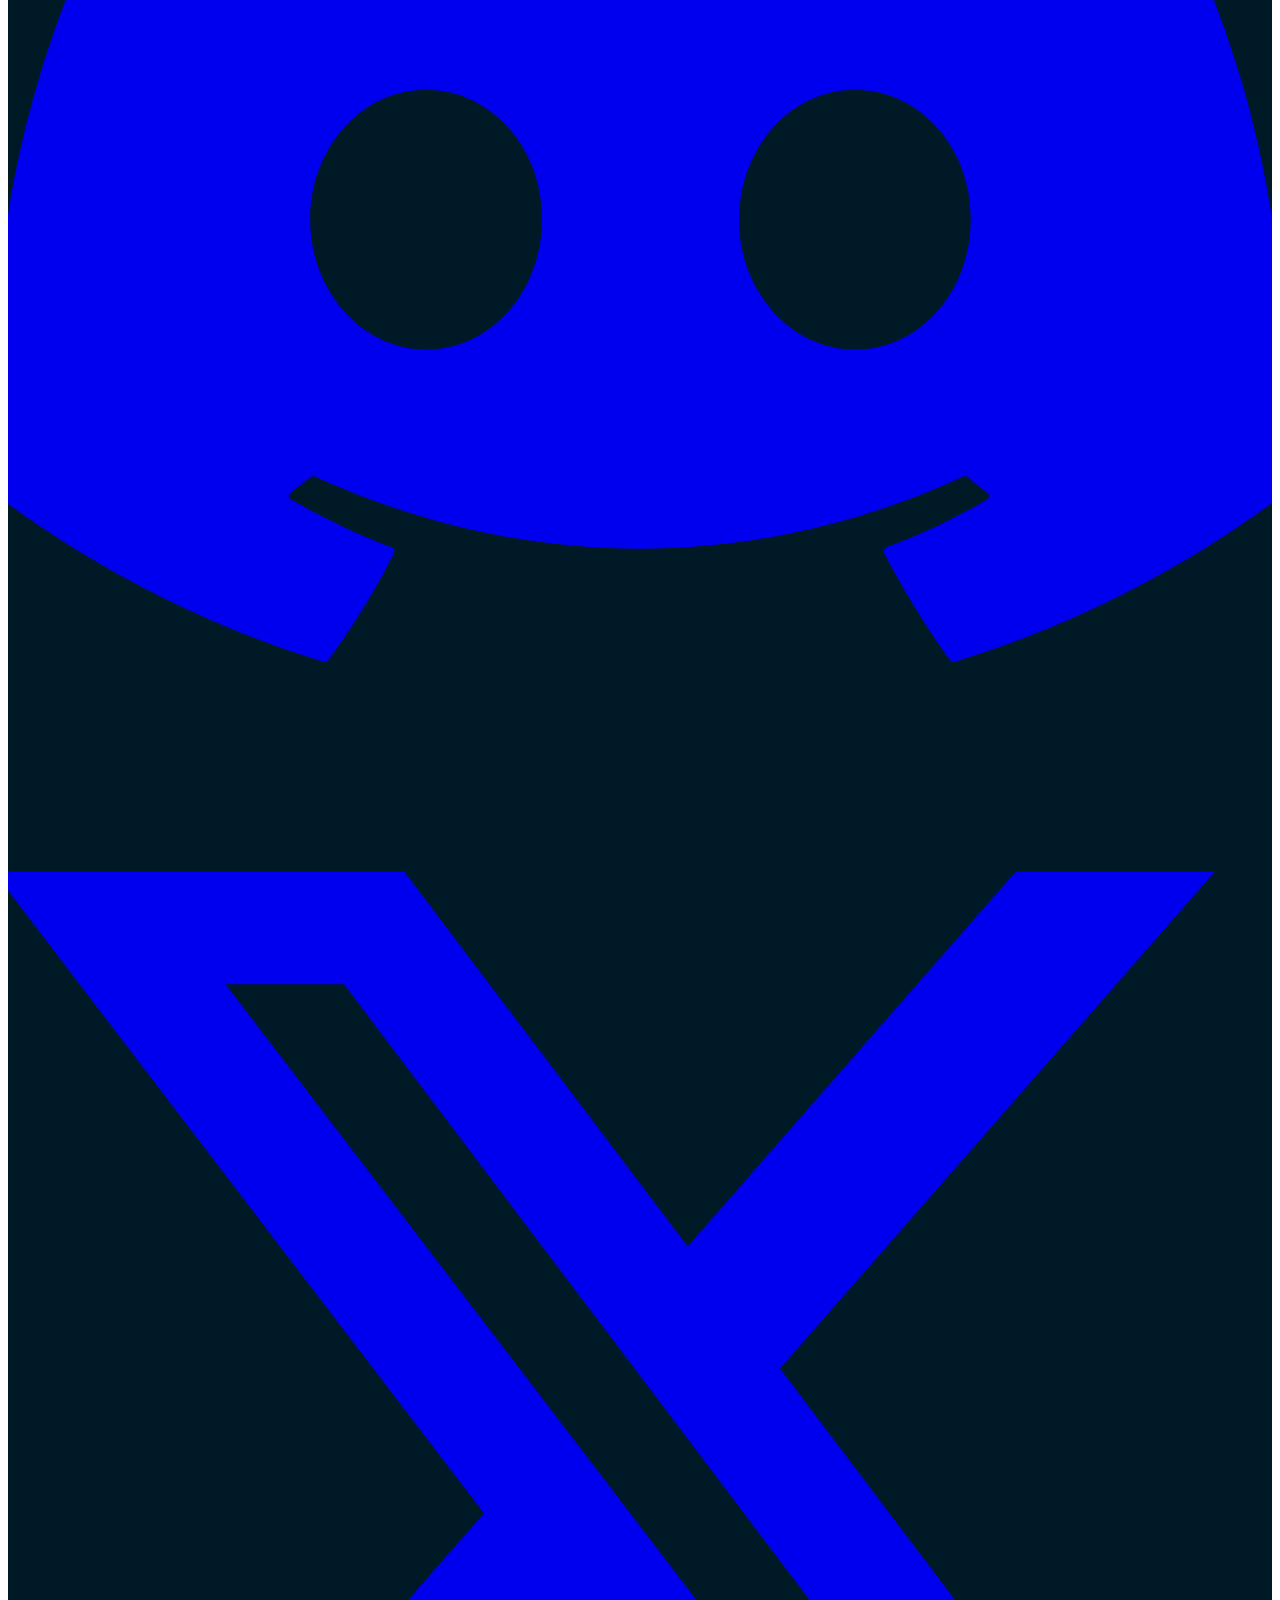
==== commit 4ab15bbc: "Deployed d847f0f with MkDocs version: 1.6.1" ====
--- a/autopilot/index.html
+++ b/autopilot/index.html
@@ -22,7 +22,7 @@
       
       
       <link rel="icon" href="../images/favicon.svg">
-      <meta name="generator" content="mkdocs-1.6.1, mkdocs-material-9.6.17">
+      <meta name="generator" content="mkdocs-1.6.1, mkdocs-material-9.6.18">
     
     
       
@@ -598,6 +598,29 @@
   
   <span class="md-ellipsis">
     Headless & Custom Callbacks
+    
+  </span>
+  
+
+      </a>
+    </li>
+  
+
+              
+            
+              
+                
+  
+  
+  
+  
+    <li class="md-nav__item">
+      <a href="../backtesting/" class="md-nav__link">
+        
+  
+  
+  <span class="md-ellipsis">
+    Backtesting & Optimization
     
   </span>
   
@@ -1037,7 +1060,8 @@
   
 </div>
       
-        <div class="md-social">
+        
+<div class="md-social">
   
     
     
--- a/assets/_mkdocstrings.css
+++ b/assets/_mkdocstrings.css
@@ -0,0 +1,213 @@
+
+/* Avoid breaking parameter names, etc. in table cells. */
+.doc-contents td code {
+  word-break: normal !important;
+}
+
+/* No line break before first paragraph of descriptions. */
+.doc-md-description,
+.doc-md-description>p:first-child {
+  display: inline;
+}
+
+/* No text transformation from Material for MkDocs for H5 headings. */
+.md-typeset h5 .doc-object-name {
+  text-transform: none;
+}
+
+/* Max width for docstring sections tables. */
+.doc .md-typeset__table,
+.doc .md-typeset__table table {
+  display: table !important;
+  width: 100%;
+}
+
+.doc .md-typeset__table tr {
+  display: table-row;
+}
+
+/* Defaults in Spacy table style. */
+.doc-param-default,
+.doc-type_param-default {
+  float: right;
+}
+
+/* Parameter headings must be inline, not blocks. */
+.doc-heading-parameter,
+.doc-heading-type_parameter {
+  display: inline;
+}
+
+/* Default font size for parameter headings. */
+.md-typeset .doc-heading-parameter {
+  font-size: inherit;
+}
+
+/* Prefer space on the right, not the left of parameter permalinks. */
+.doc-heading-parameter .headerlink,
+.doc-heading-type_parameter .headerlink {
+  margin-left: 0 !important;
+  margin-right: 0.2rem;
+}
+
+/* Backward-compatibility: docstring section titles in bold. */
+.doc-section-title {
+  font-weight: bold;
+}
+
+/* Backlinks crumb separator. */
+.doc-backlink-crumb {
+  display: inline-flex;
+  gap: .2rem;
+  white-space: nowrap;
+  align-items: center;
+  vertical-align: middle;
+}
+.doc-backlink-crumb:not(:first-child)::before {
+  background-color: var(--md-default-fg-color--lighter);
+  content: "";
+  display: inline;
+  height: 1rem;
+  --md-path-icon: url('data:image/svg+xml;charset=utf-8,<svg xmlns="http://www.w3.org/2000/svg" viewBox="0 0 24 24"><path d="M8.59 16.58 13.17 12 8.59 7.41 10 6l6 6-6 6z"/></svg>');
+  -webkit-mask-image: var(--md-path-icon);
+  mask-image: var(--md-path-icon);
+  width: 1rem;
+}
+.doc-backlink-crumb.last {
+  font-weight: bold;
+}
+
+/* Symbols in Navigation and ToC. */
+:root, :host,
+[data-md-color-scheme="default"] {
+  --doc-symbol-parameter-fg-color: #df50af;
+  --doc-symbol-type_parameter-fg-color: #df50af;
+  --doc-symbol-attribute-fg-color: #953800;
+  --doc-symbol-function-fg-color: #8250df;
+  --doc-symbol-method-fg-color: #8250df;
+  --doc-symbol-class-fg-color: #0550ae;
+  --doc-symbol-type_alias-fg-color: #0550ae;
+  --doc-symbol-module-fg-color: #5cad0f;
+
+  --doc-symbol-parameter-bg-color: #df50af1a;
+  --doc-symbol-type_parameter-bg-color: #df50af1a;
+  --doc-symbol-attribute-bg-color: #9538001a;
+  --doc-symbol-function-bg-color: #8250df1a;
+  --doc-symbol-method-bg-color: #8250df1a;
+  --doc-symbol-class-bg-color: #0550ae1a;
+  --doc-symbol-type_alias-bg-color: #0550ae1a;
+  --doc-symbol-module-bg-color: #5cad0f1a;
+}
+
+[data-md-color-scheme="slate"] {
+  --doc-symbol-parameter-fg-color: #ffa8cc;
+  --doc-symbol-type_parameter-fg-color: #ffa8cc;
+  --doc-symbol-attribute-fg-color: #ffa657;
+  --doc-symbol-function-fg-color: #d2a8ff;
+  --doc-symbol-method-fg-color: #d2a8ff;
+  --doc-symbol-class-fg-color: #79c0ff;
+  --doc-symbol-type_alias-fg-color: #79c0ff;
+  --doc-symbol-module-fg-color: #baff79;
+
+  --doc-symbol-parameter-bg-color: #ffa8cc1a;
+  --doc-symbol-type_parameter-bg-color: #ffa8cc1a;
+  --doc-symbol-attribute-bg-color: #ffa6571a;
+  --doc-symbol-function-bg-color: #d2a8ff1a;
+  --doc-symbol-method-bg-color: #d2a8ff1a;
+  --doc-symbol-class-bg-color: #79c0ff1a;
+  --doc-symbol-type_alias-bg-color: #79c0ff1a;
+  --doc-symbol-module-bg-color: #baff791a;
+}
+
+code.doc-symbol {
+  border-radius: .1rem;
+  font-size: .85em;
+  padding: 0 .3em;
+  font-weight: bold;
+}
+
+code.doc-symbol-parameter,
+a code.doc-symbol-parameter {
+  color: var(--doc-symbol-parameter-fg-color);
+  background-color: var(--doc-symbol-parameter-bg-color);
+}
+
+code.doc-symbol-parameter::after {
+  content: "param";
+}
+
+code.doc-symbol-type_parameter,
+a code.doc-symbol-type_parameter {
+  color: var(--doc-symbol-type_parameter-fg-color);
+  background-color: var(--doc-symbol-type_parameter-bg-color);
+}
+
+code.doc-symbol-type_parameter::after {
+  content: "type-param";
+}
+
+code.doc-symbol-attribute,
+a code.doc-symbol-attribute {
+  color: var(--doc-symbol-attribute-fg-color);
+  background-color: var(--doc-symbol-attribute-bg-color);
+}
+
+code.doc-symbol-attribute::after {
+  content: "attr";
+}
+
+code.doc-symbol-function,
+a code.doc-symbol-function {
+  color: var(--doc-symbol-function-fg-color);
+  background-color: var(--doc-symbol-function-bg-color);
+}
+
+code.doc-symbol-function::after {
+  content: "func";
+}
+
+code.doc-symbol-method,
+a code.doc-symbol-method {
+  color: var(--doc-symbol-method-fg-color);
+  background-color: var(--doc-symbol-method-bg-color);
+}
+
+code.doc-symbol-method::after {
+  content: "meth";
+}
+
+code.doc-symbol-class,
+a code.doc-symbol-class {
+  color: var(--doc-symbol-class-fg-color);
+  background-color: var(--doc-symbol-class-bg-color);
+}
+
+code.doc-symbol-class::after {
+  content: "class";
+}
+
+
+code.doc-symbol-type_alias,
+a code.doc-symbol-type_alias {
+  color: var(--doc-symbol-type_alias-fg-color);
+  background-color: var(--doc-symbol-type_alias-bg-color);
+}
+
+code.doc-symbol-type_alias::after {
+  content: "type";
+}
+
+code.doc-symbol-module,
+a code.doc-symbol-module {
+  color: var(--doc-symbol-module-fg-color);
+  background-color: var(--doc-symbol-module-bg-color);
+}
+
+code.doc-symbol-module::after {
+  content: "mod";
+}
+
+.doc-signature .autorefs {
+  color: inherit;
+  border-bottom: 1px dotted currentcolor;
+}
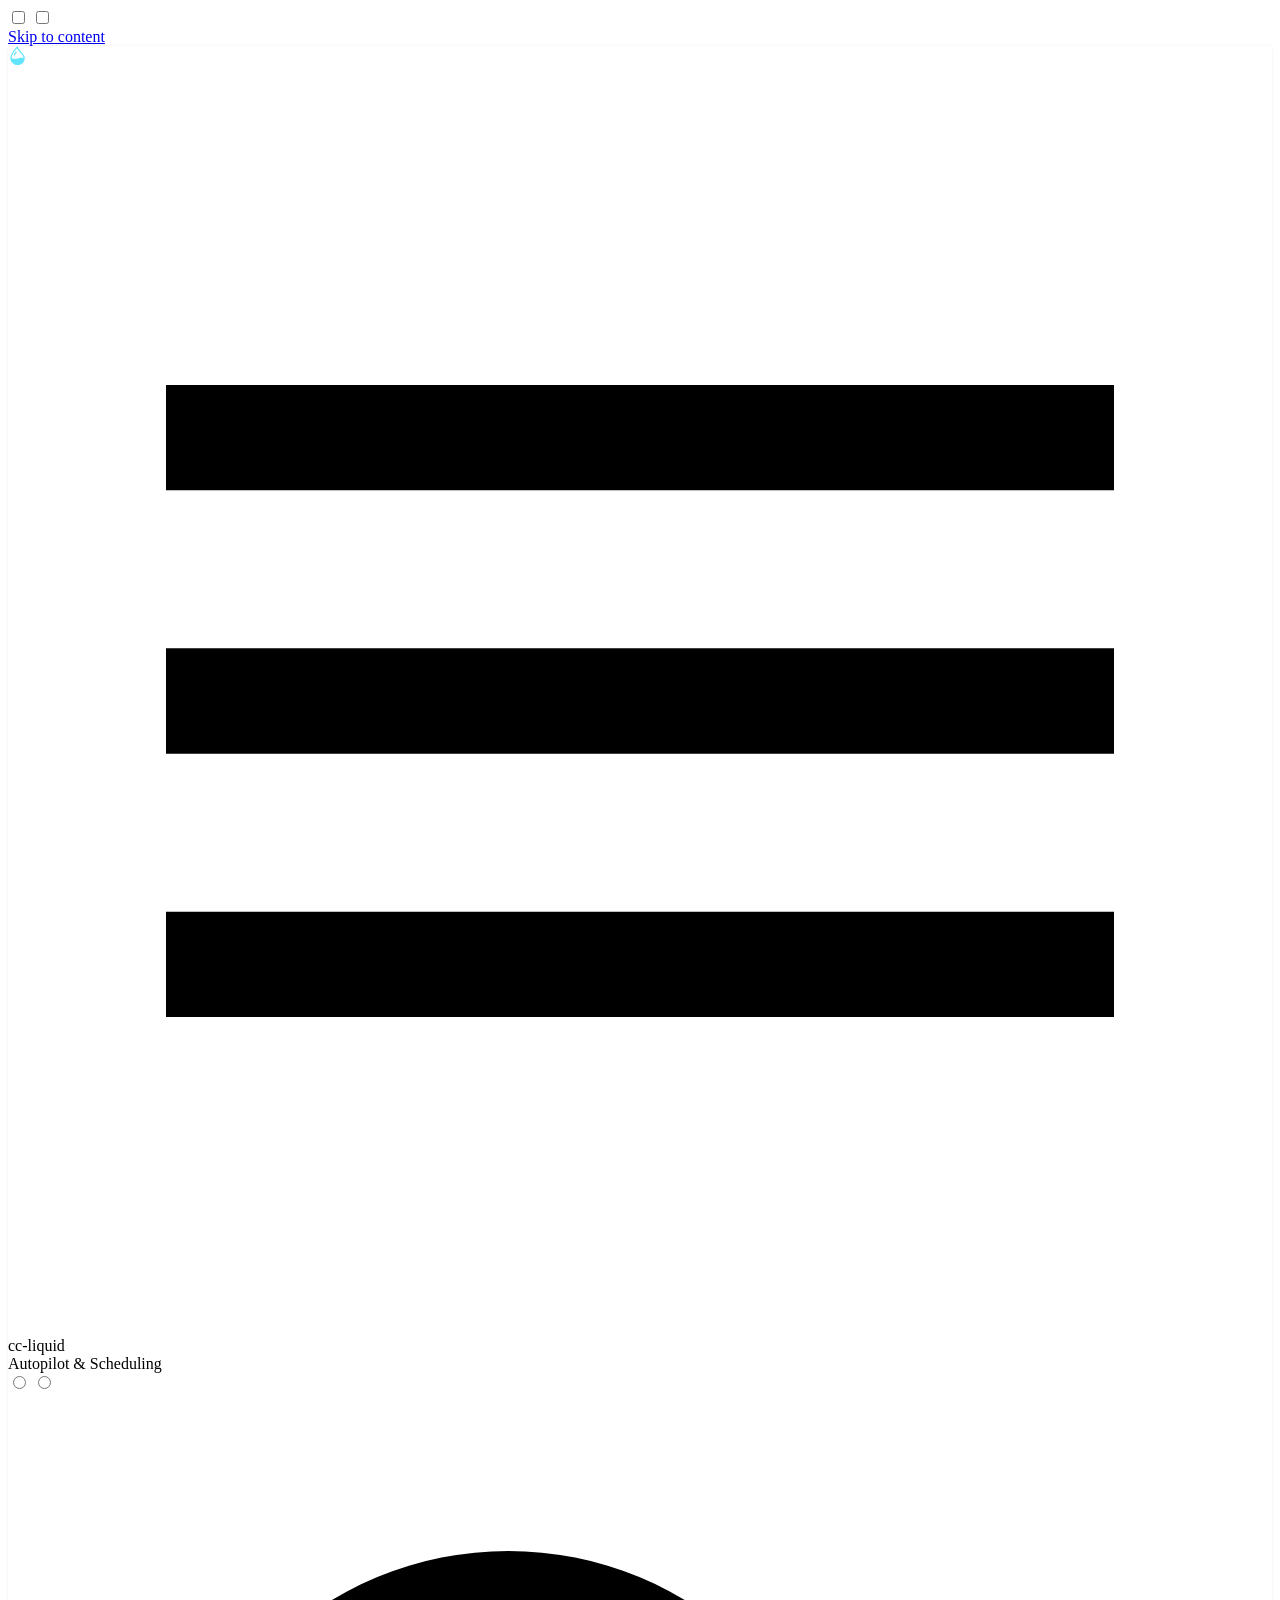
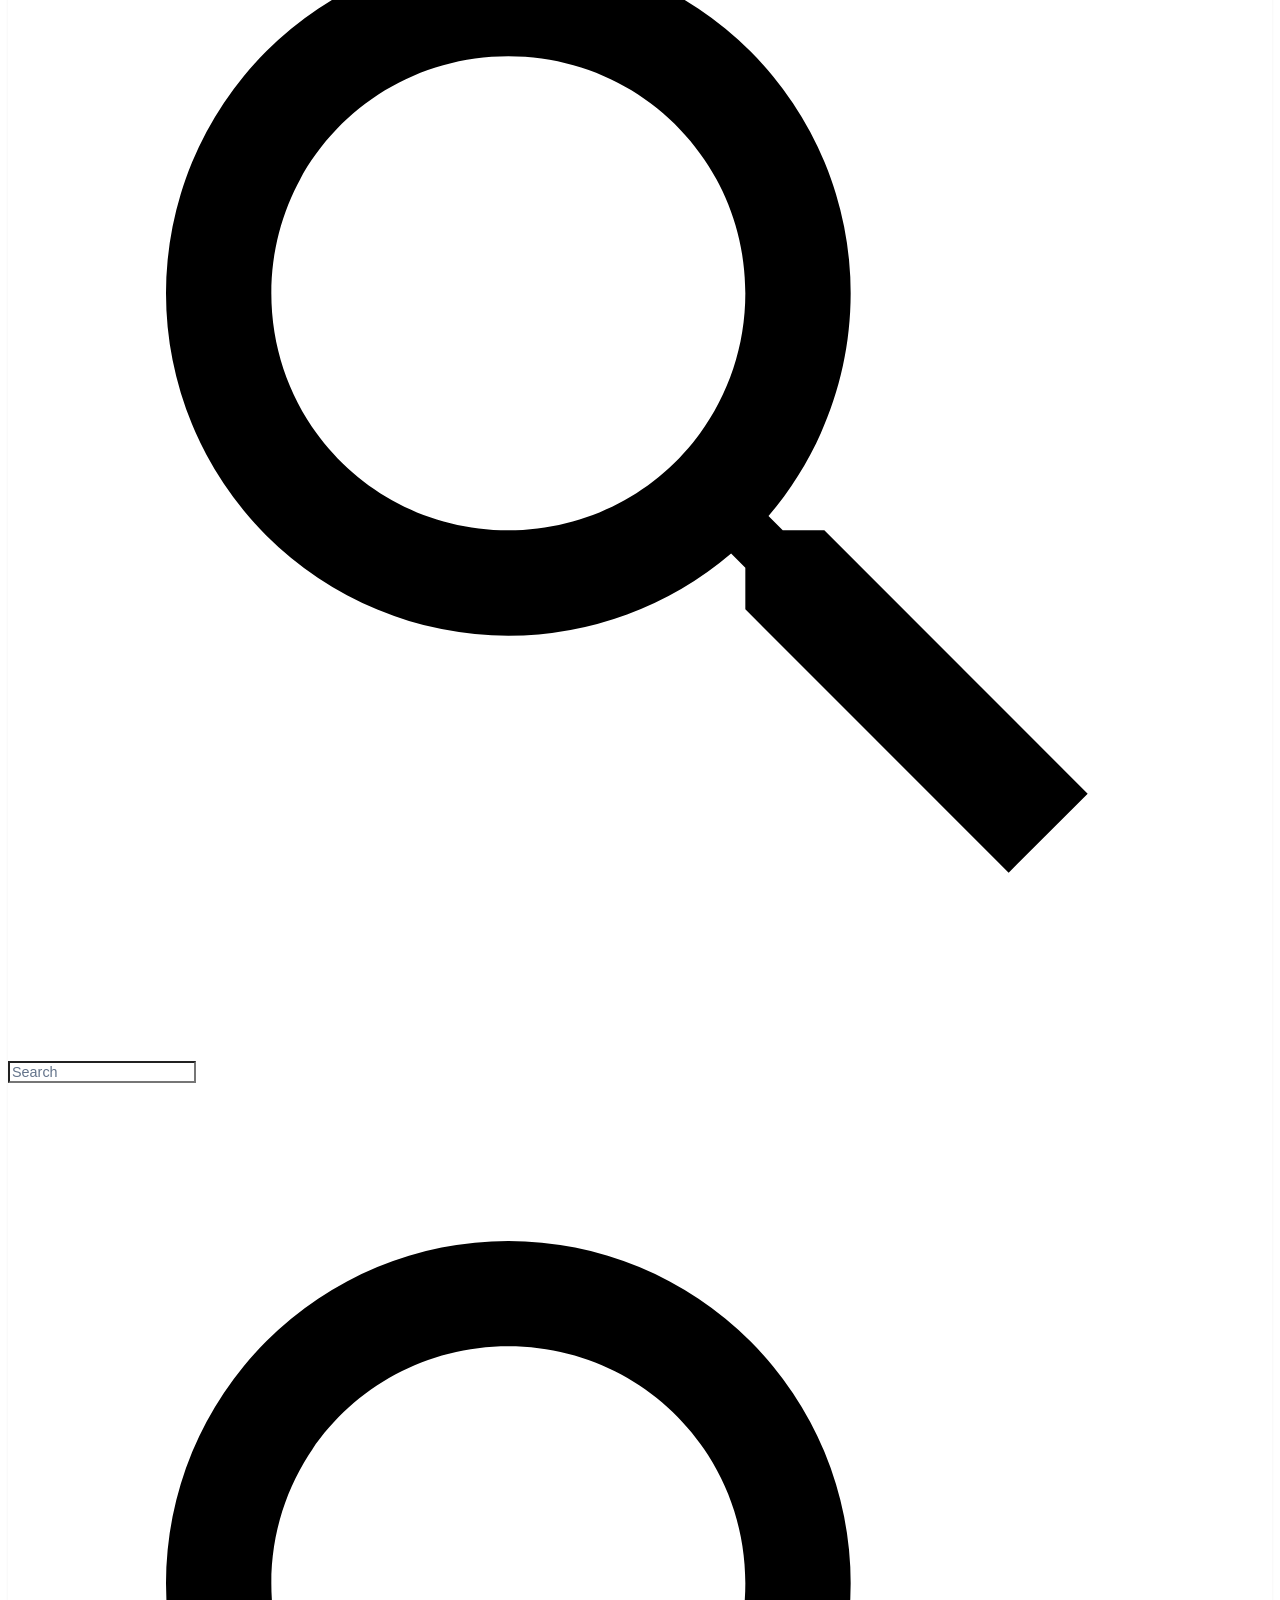
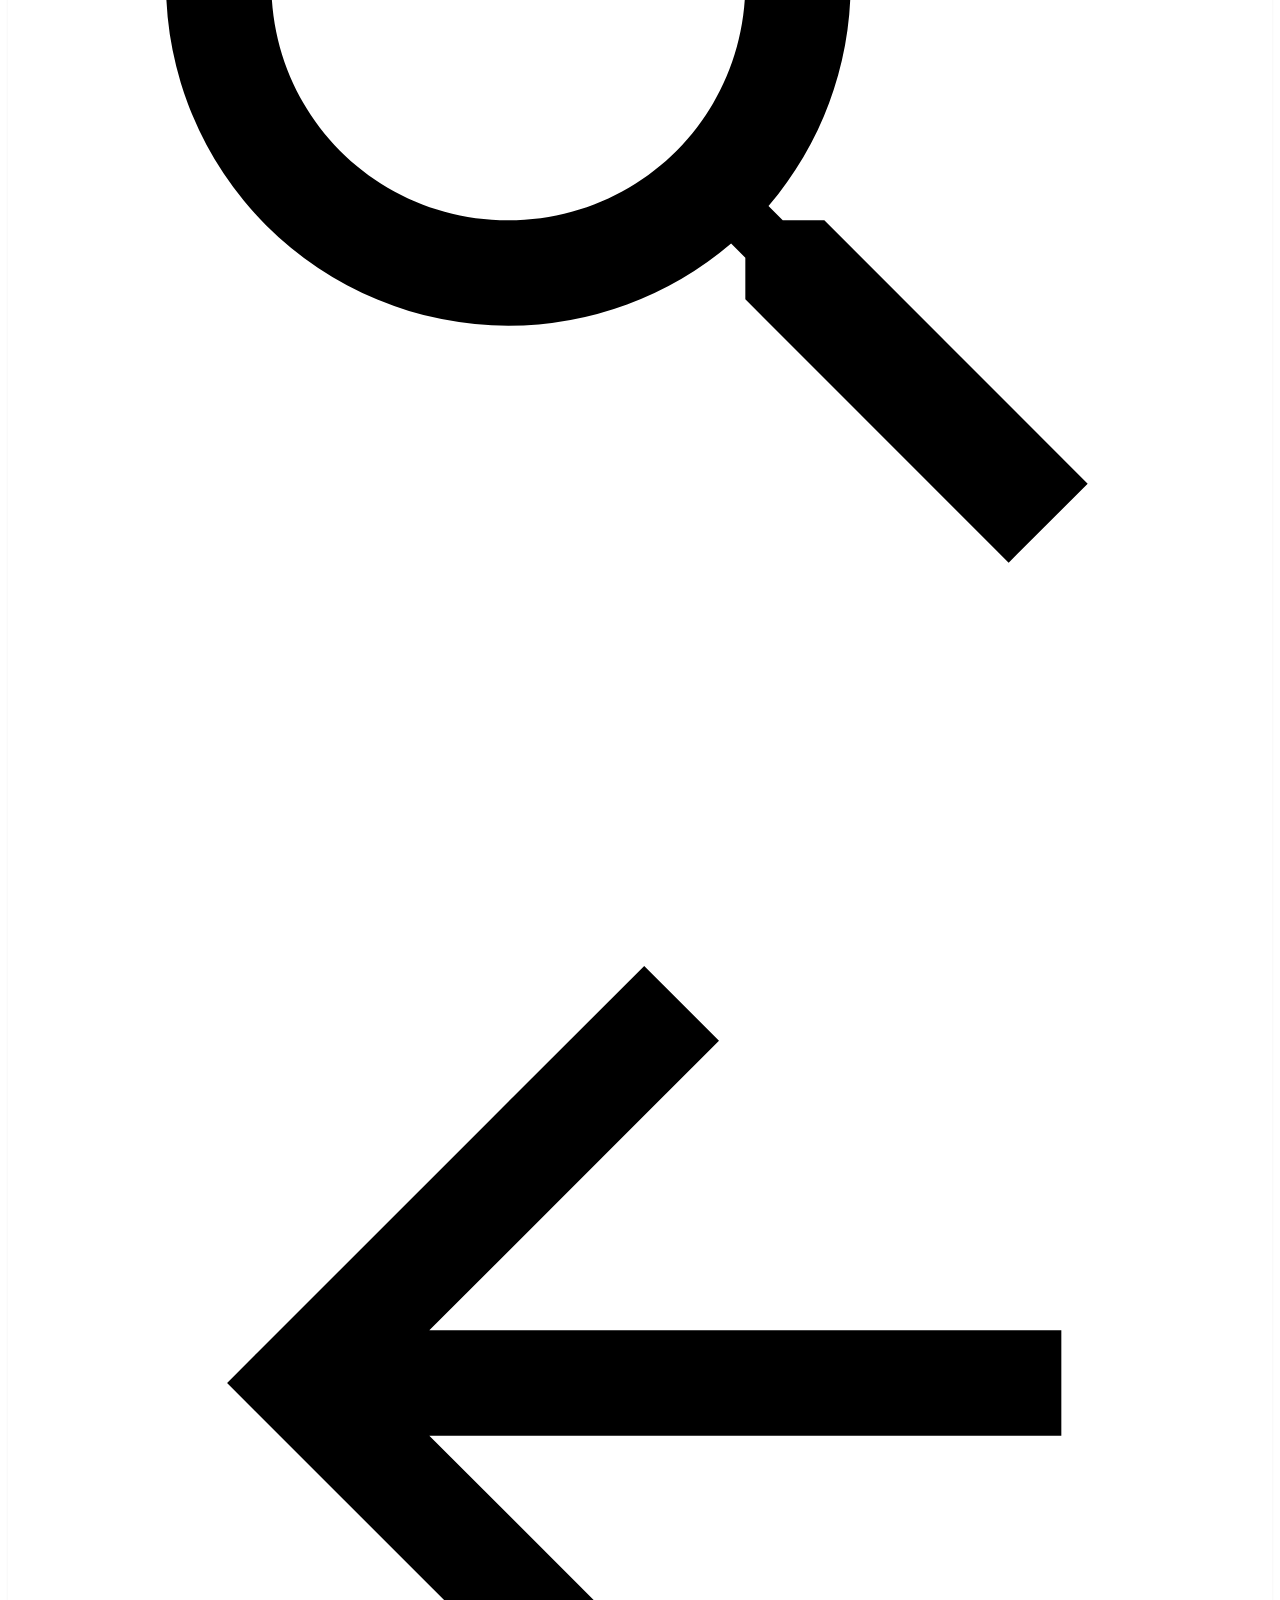
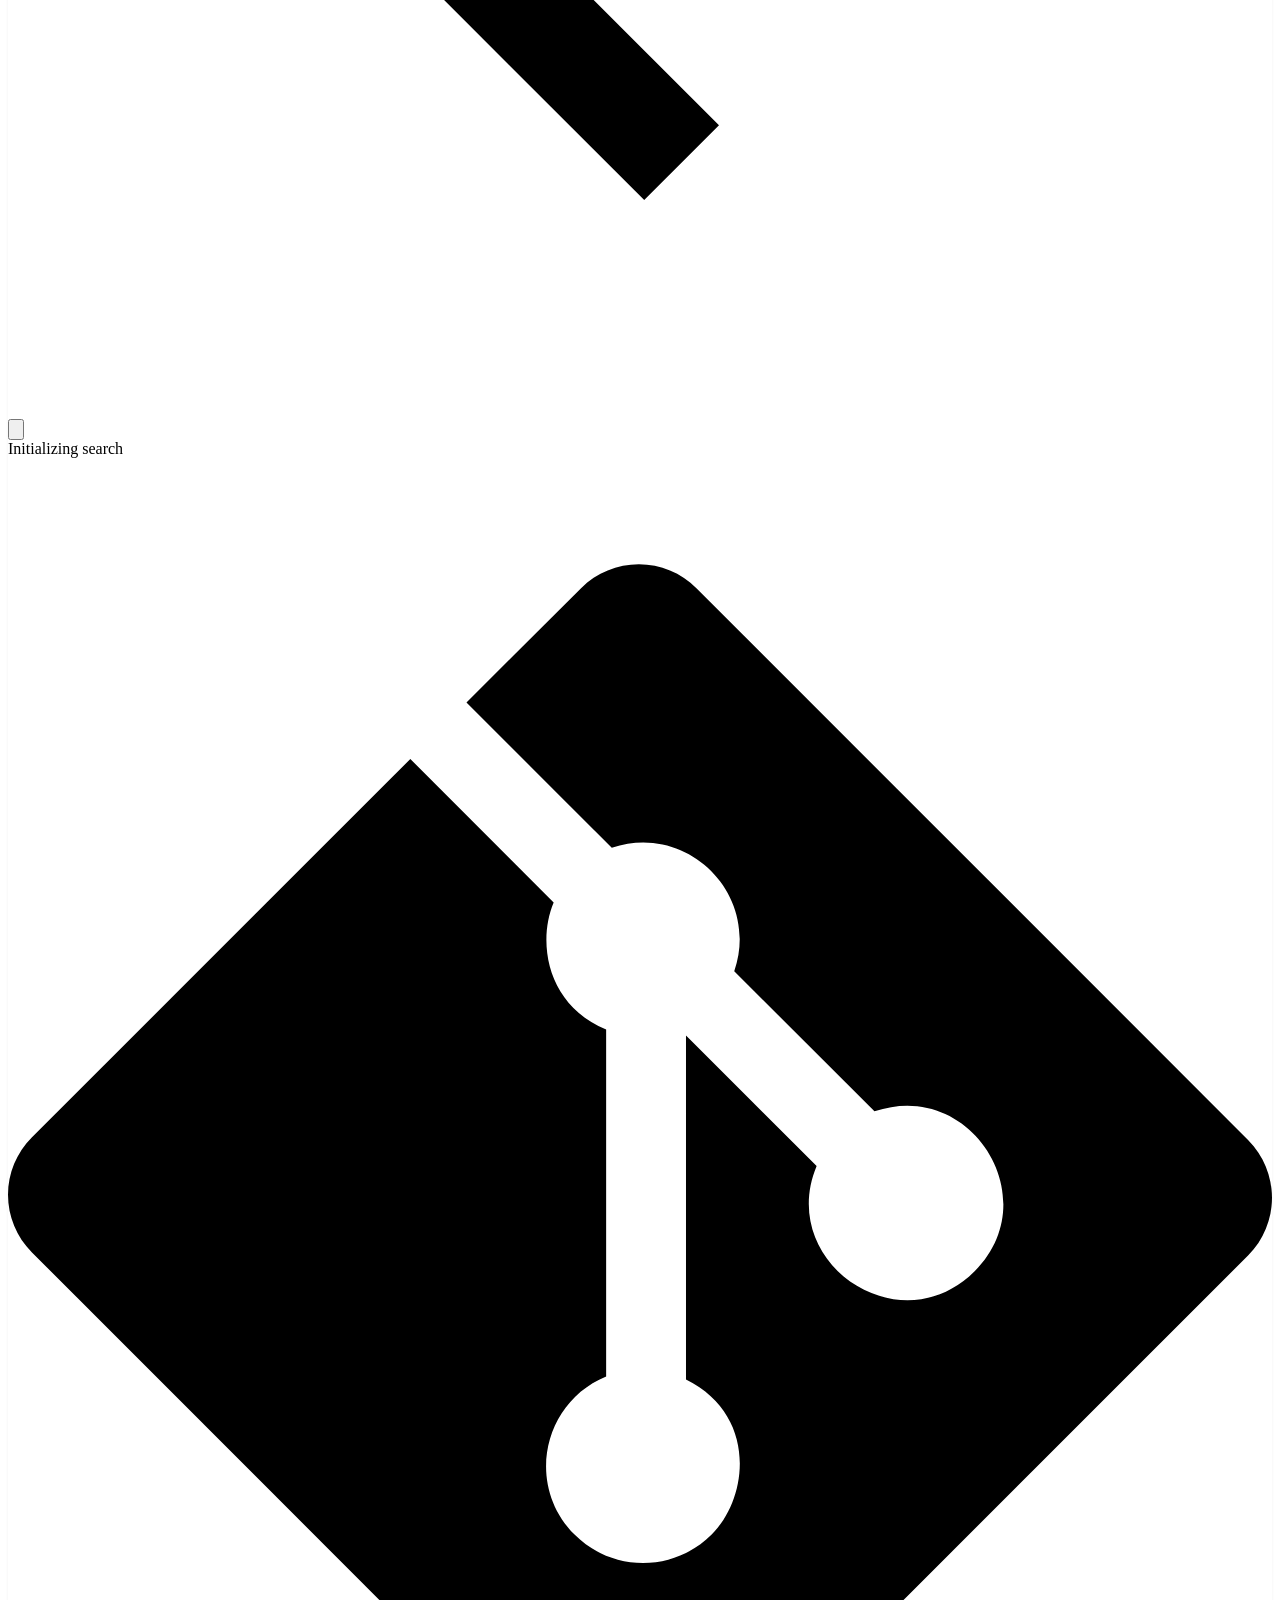
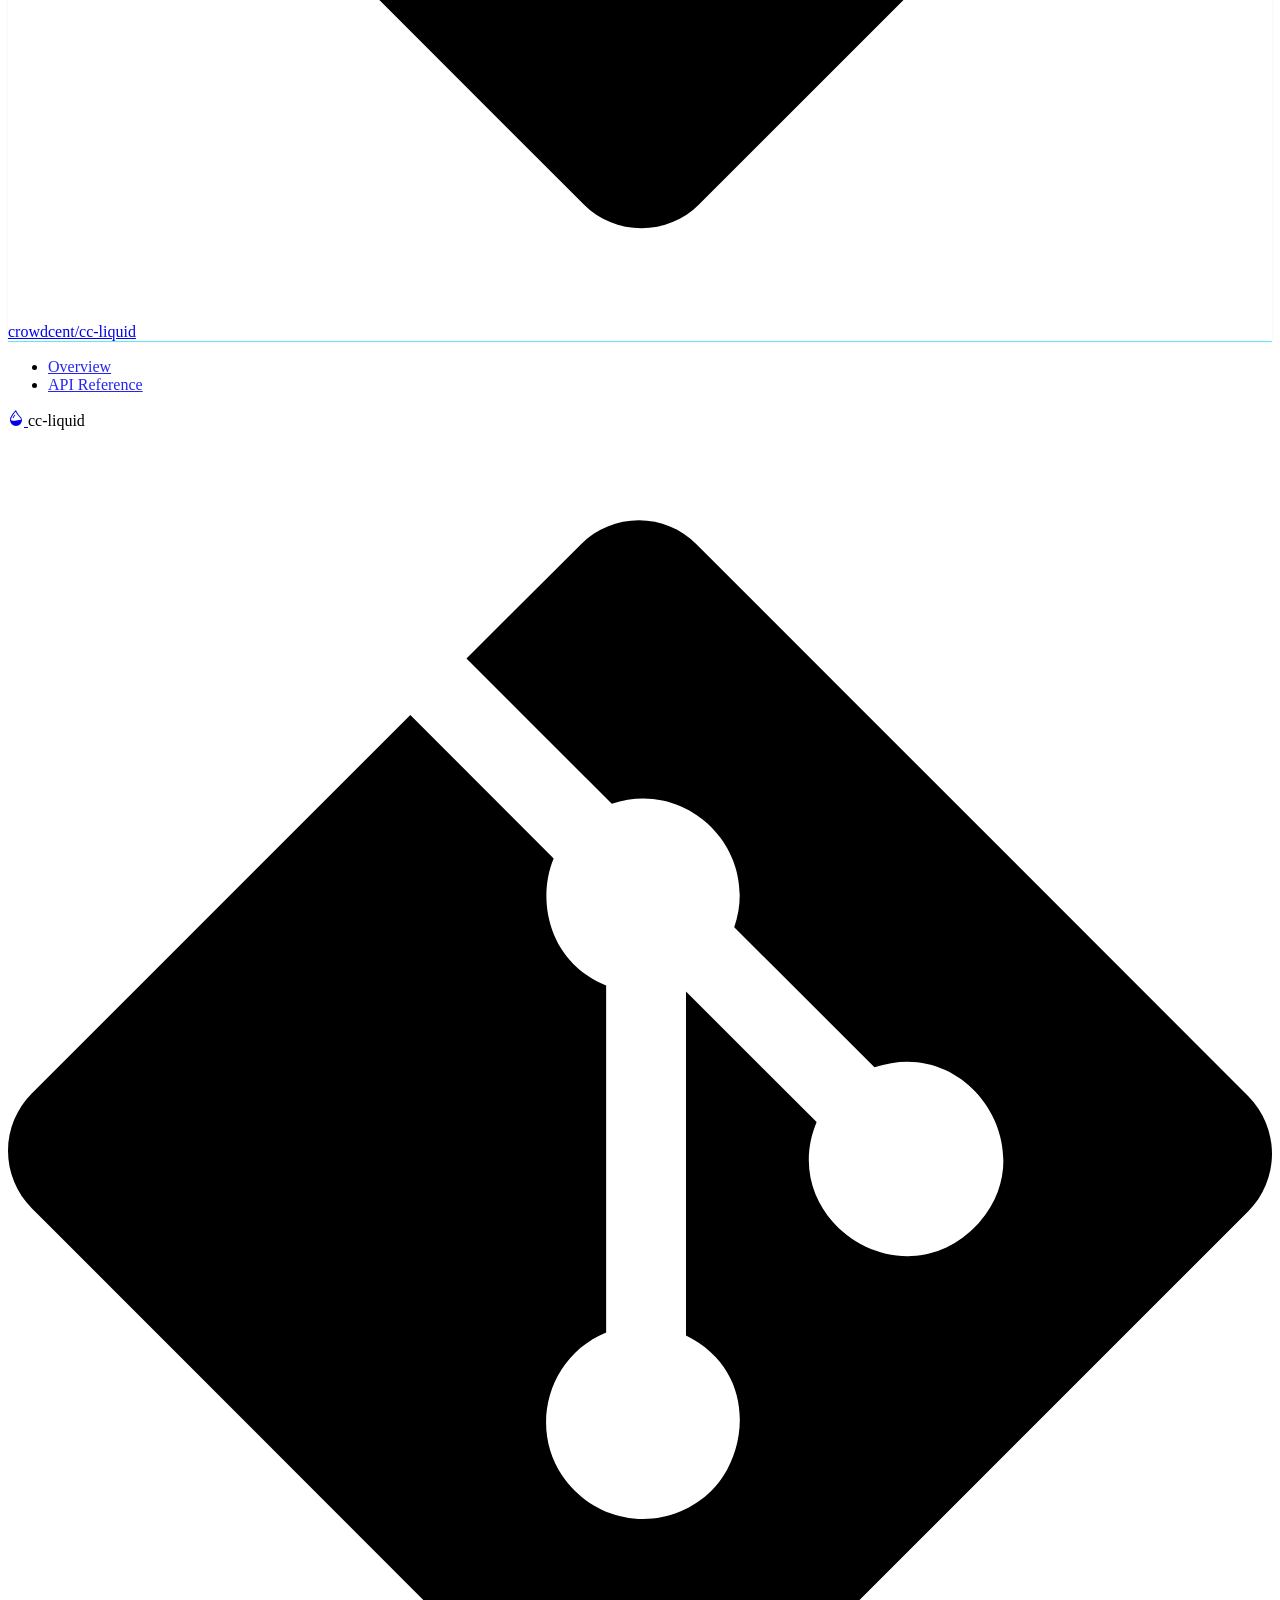
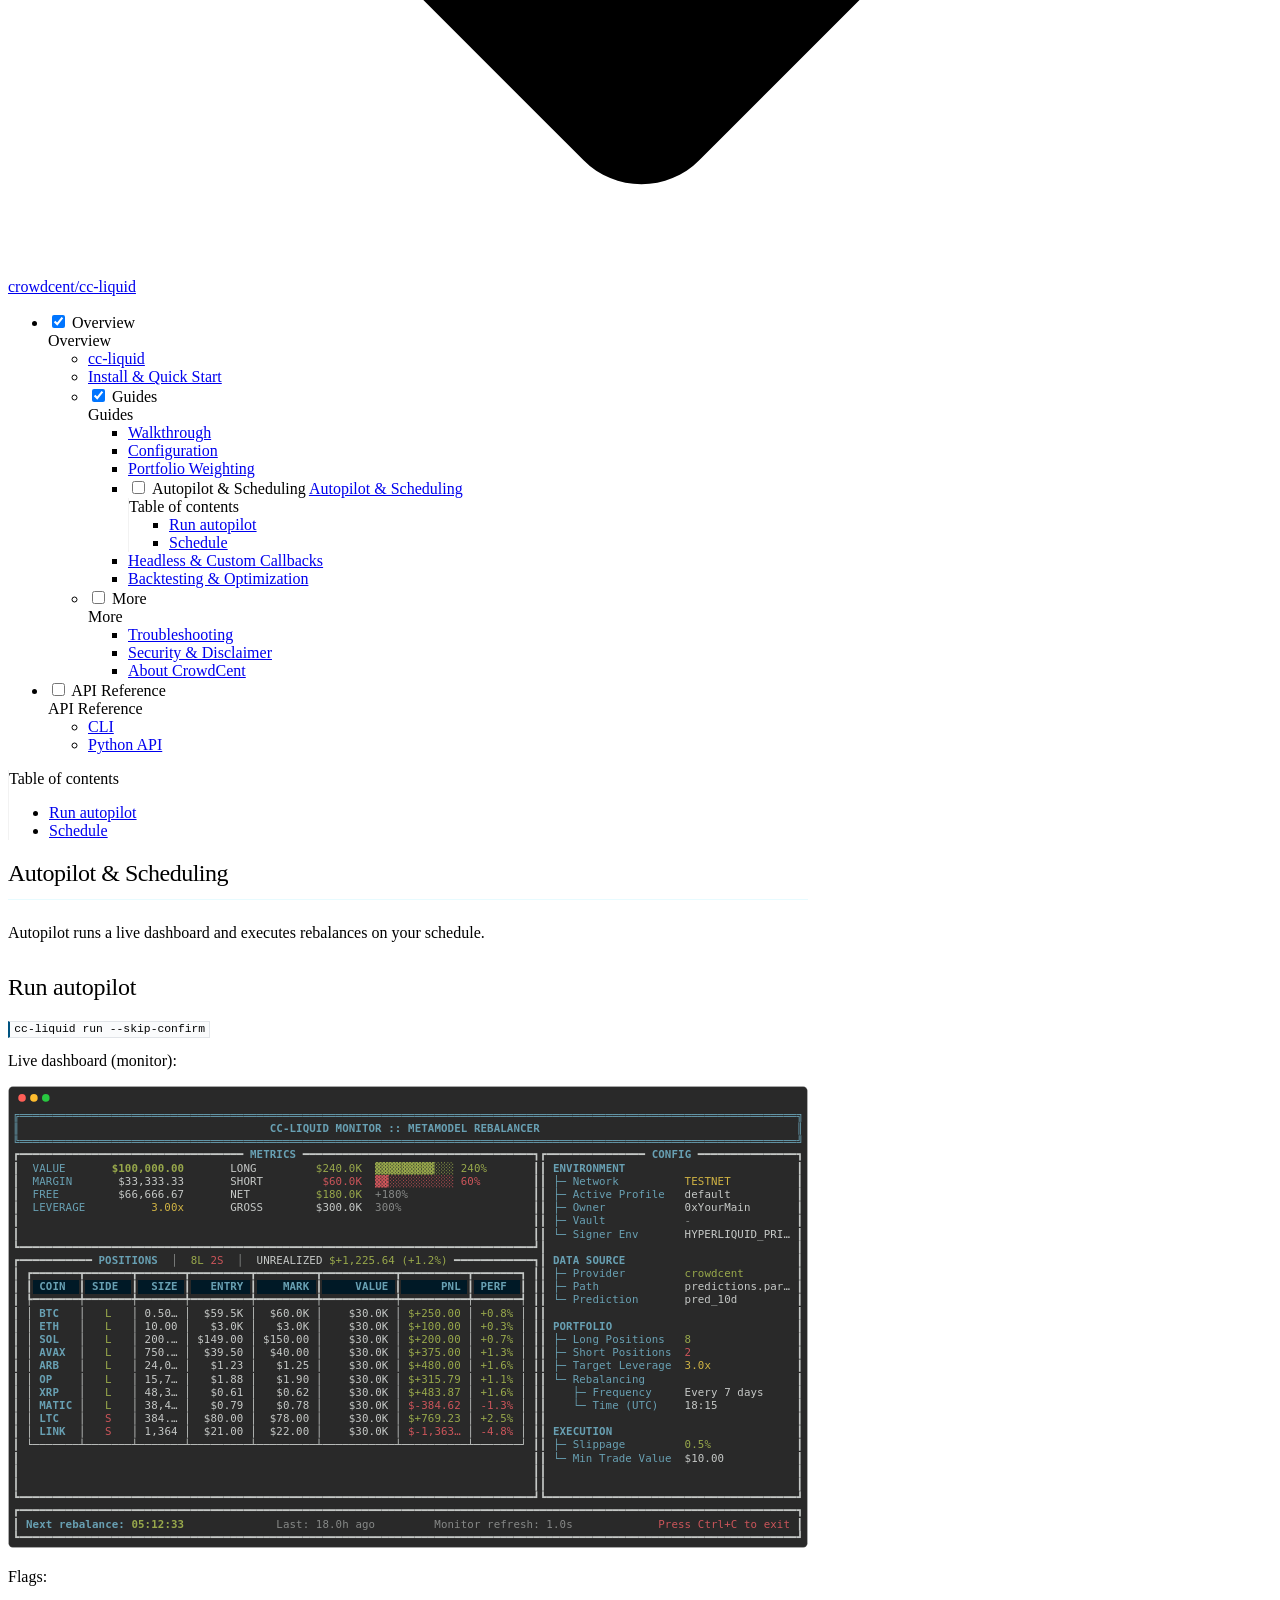
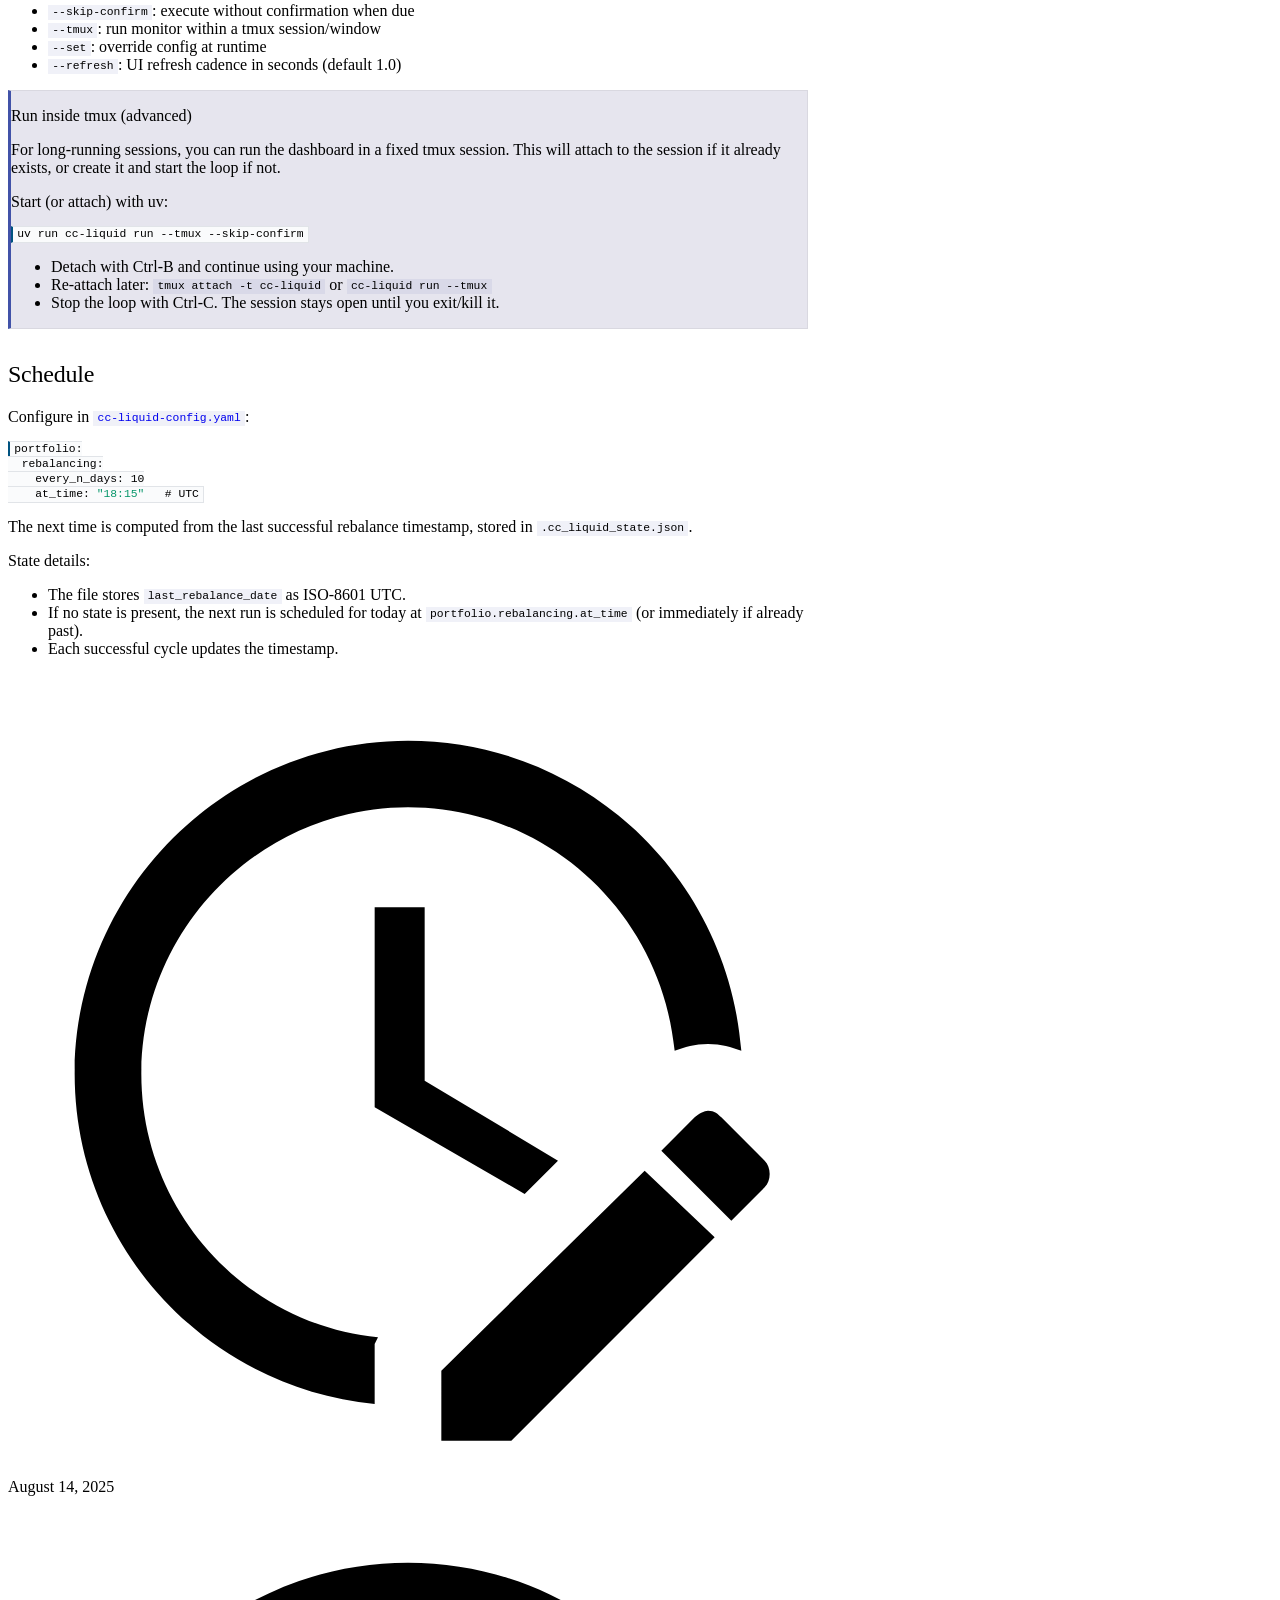
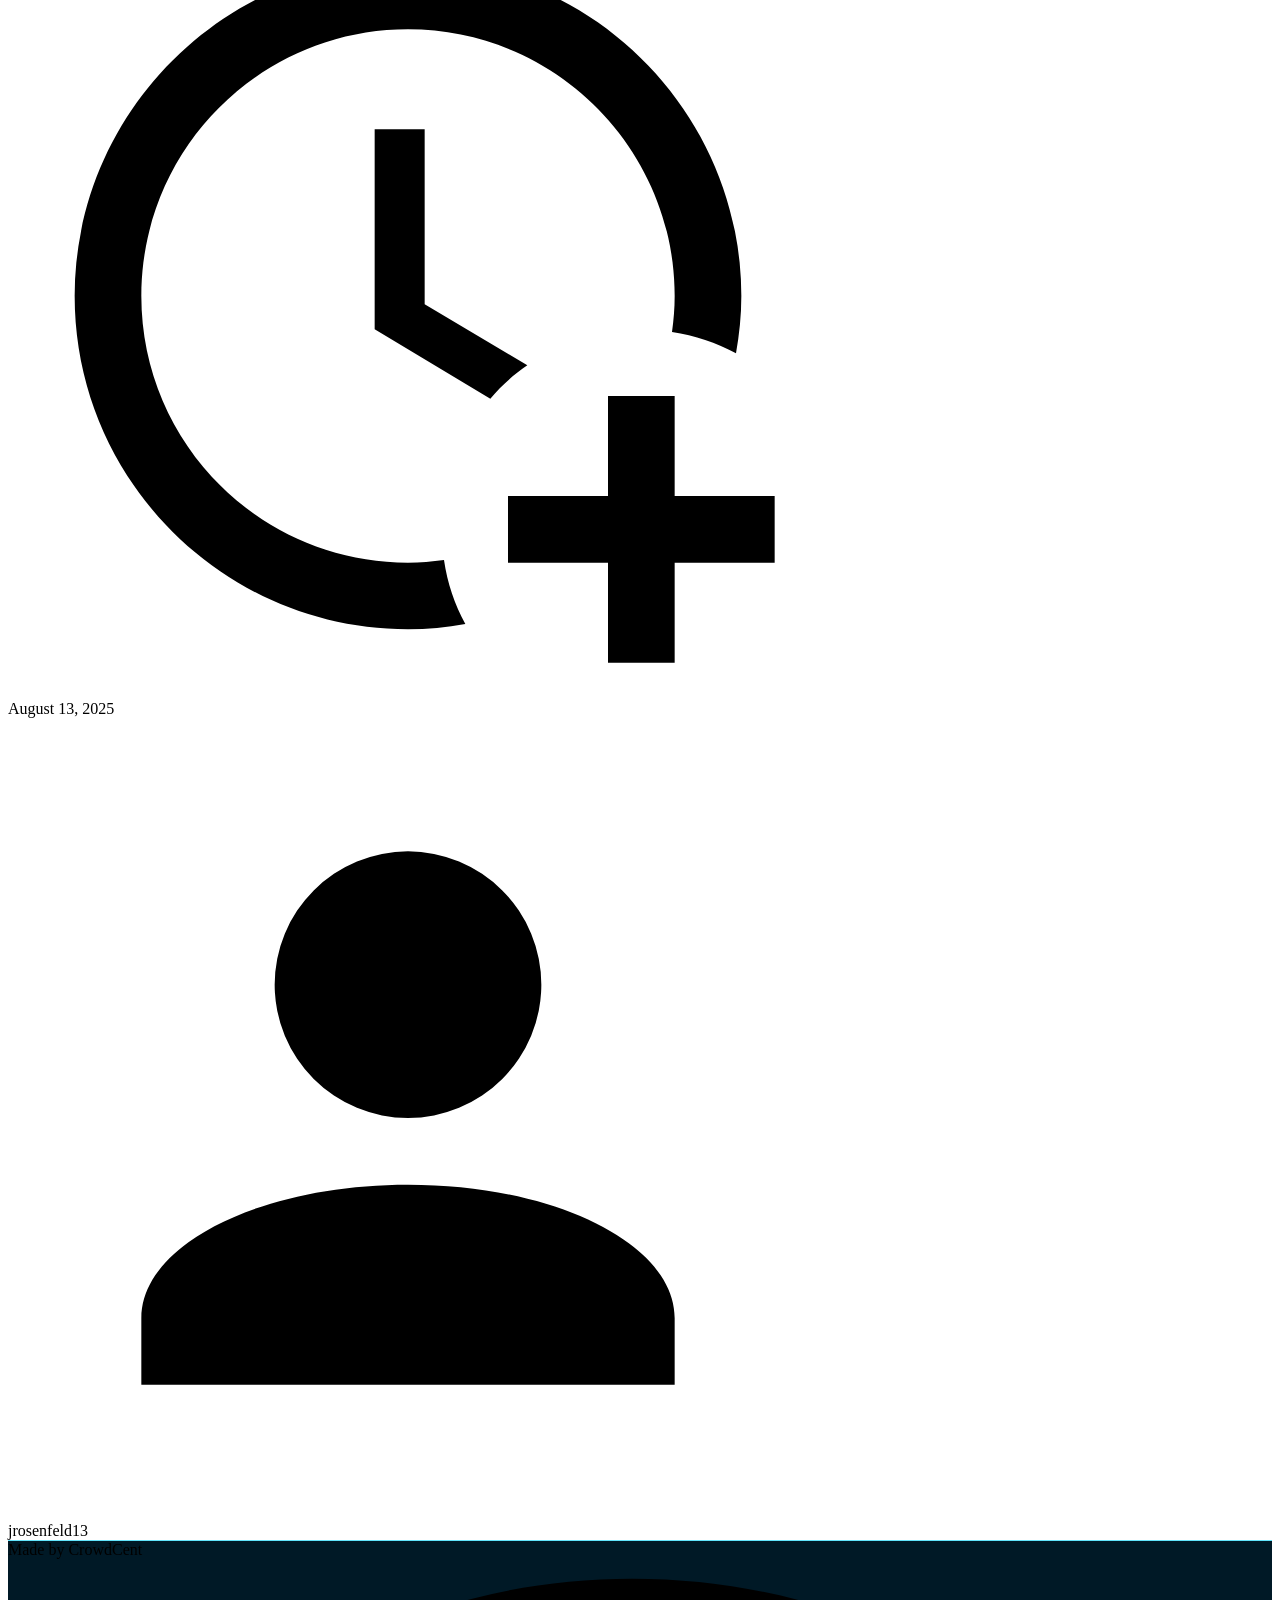
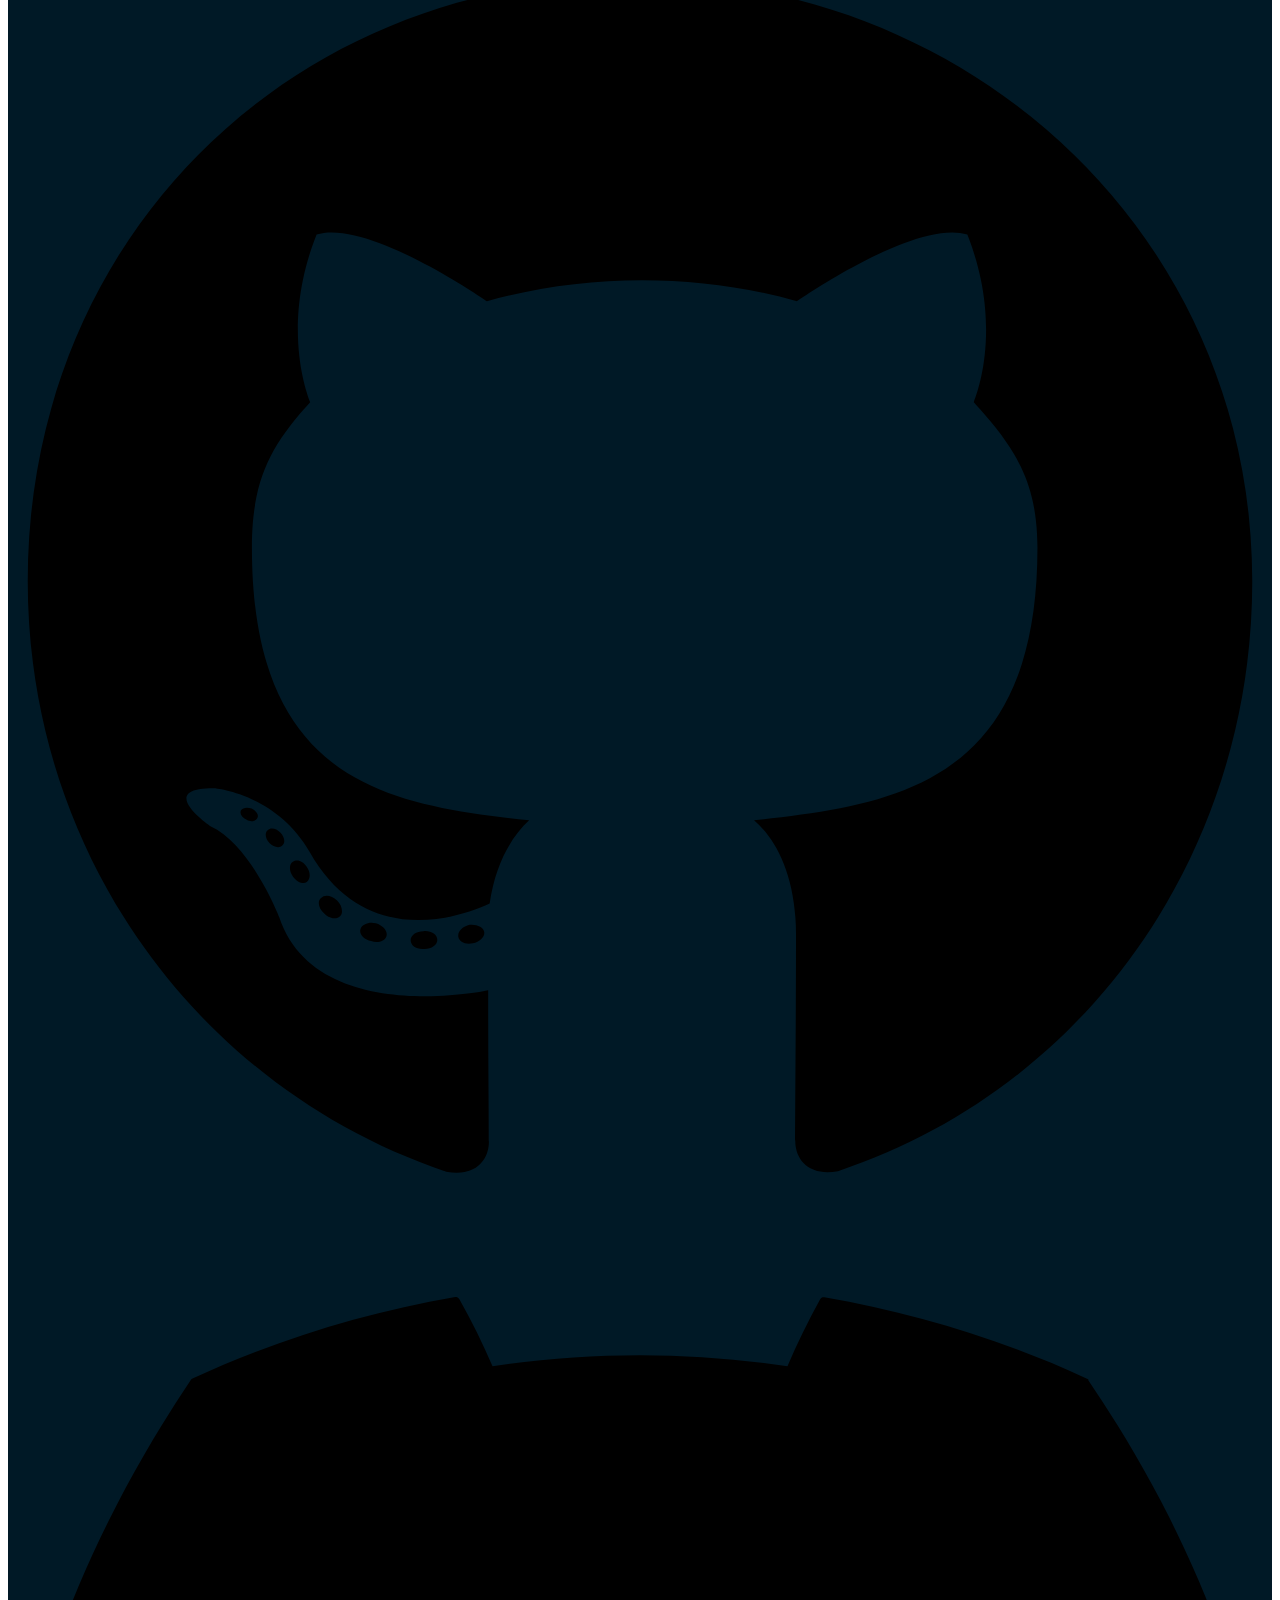
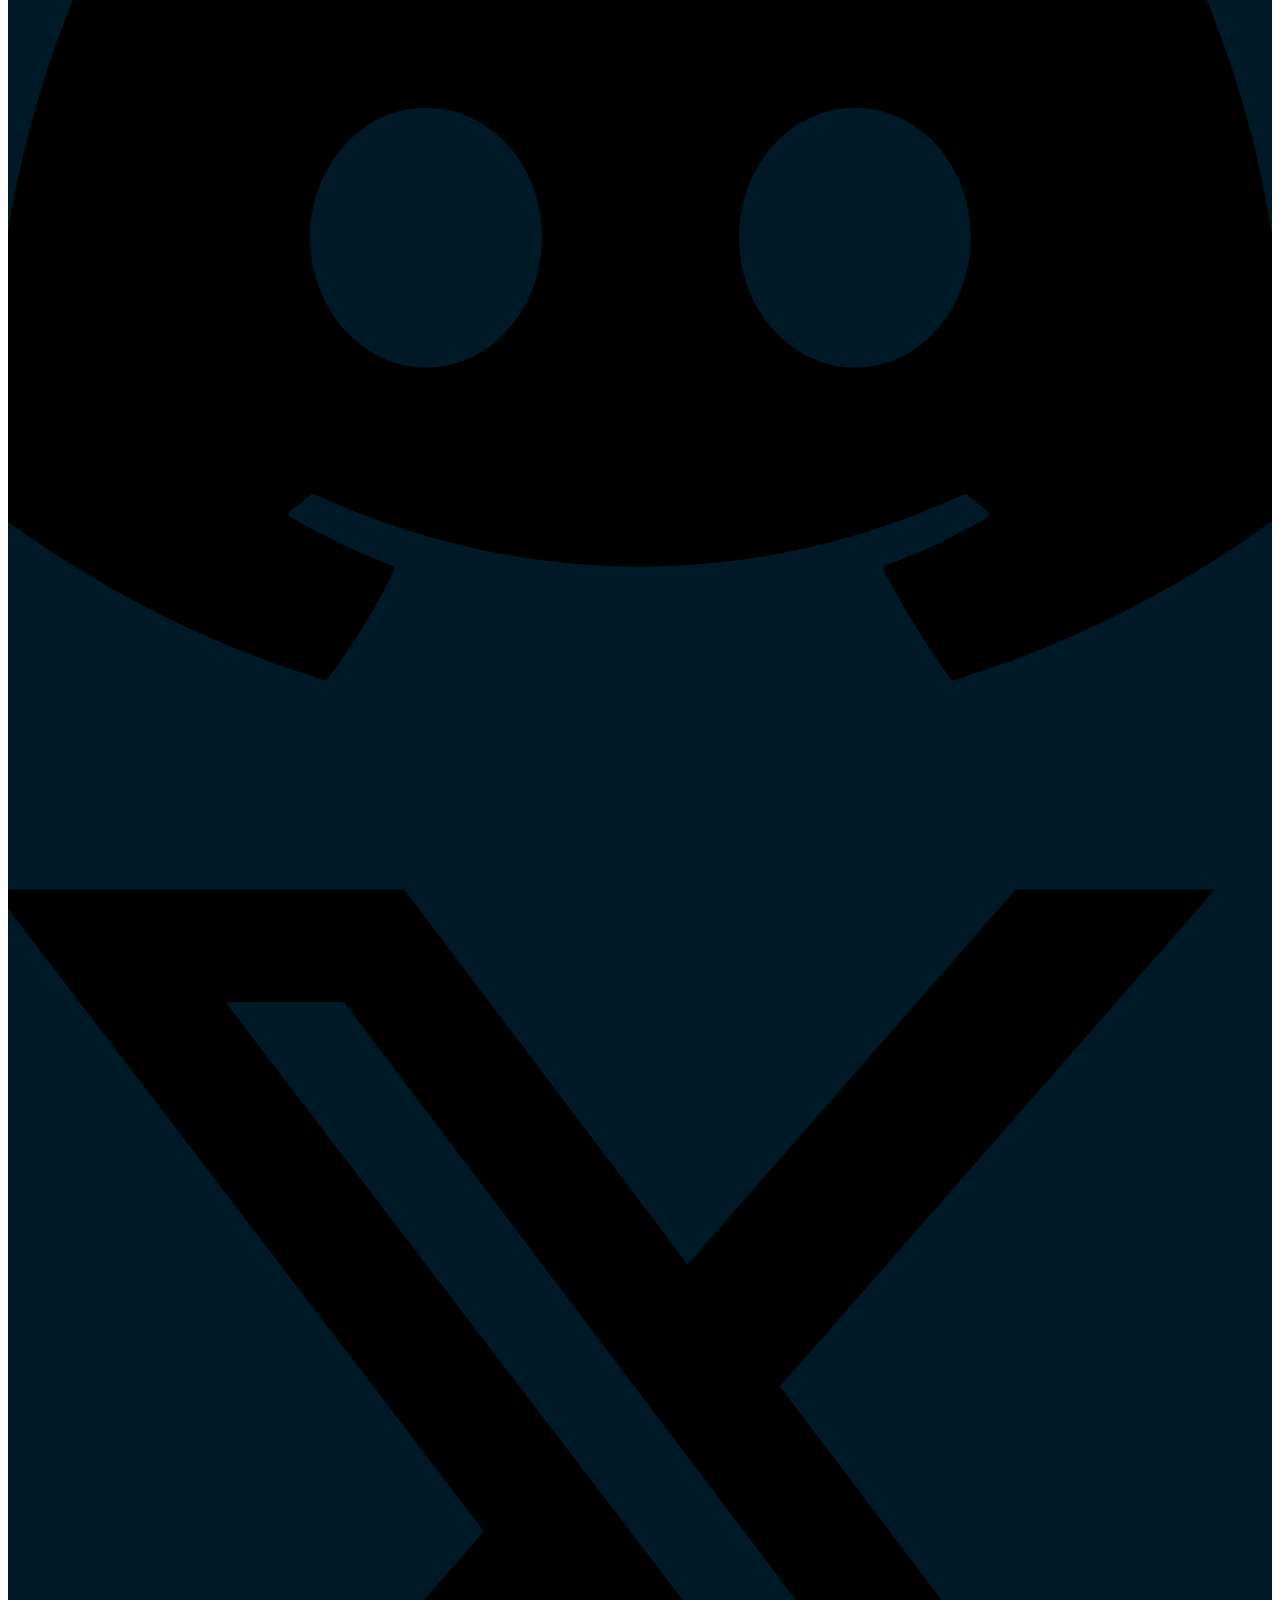
==== commit 15630d53: "Deployed 74119eb with MkDocs version: 1.6.1" ====
--- a/autopilot/index.html
+++ b/autopilot/index.html
@@ -15,14 +15,14 @@
         <link rel="canonical" href="https://crowdcent.github.io/cc-liquid/autopilot/">
       
       
-        <link rel="prev" href="../configuration/">
+        <link rel="prev" href="../portfolio-weighting/">
       
       
         <link rel="next" href="../headless/">
       
       
       <link rel="icon" href="../images/favicon.svg">
-      <meta name="generator" content="mkdocs-1.6.1, mkdocs-material-9.6.18">
+      <meta name="generator" content="mkdocs-1.6.1, mkdocs-material-9.6.21">
     
     
       
@@ -30,7 +30,7 @@
       
     
     
-      <link rel="stylesheet" href="../assets/stylesheets/main.7e37652d.min.css">
+      <link rel="stylesheet" href="../assets/stylesheets/main.2a3383ac.min.css">
       
         
         <link rel="stylesheet" href="../assets/stylesheets/palette.06af60db.min.css">
@@ -205,7 +205,7 @@
         <a href="https://github.com/crowdcent/cc-liquid" title="Go to repository" class="md-source" data-md-component="source">
   <div class="md-source__icon md-icon">
     
-    <svg xmlns="http://www.w3.org/2000/svg" viewBox="0 0 448 512"><!--! Font Awesome Free 7.0.0 by @fontawesome - https://fontawesome.com License - https://fontawesome.com/license/free (Icons: CC BY 4.0, Fonts: SIL OFL 1.1, Code: MIT License) Copyright 2025 Fonticons, Inc.--><path fill="currentColor" d="M439.6 236.1 244 40.5c-5.4-5.5-12.8-8.5-20.4-8.5s-15 3-20.4 8.4L162.5 81l51.5 51.5c27.1-9.1 52.7 16.8 43.4 43.7l49.7 49.7c34.2-11.8 61.2 31 35.5 56.7-26.5 26.5-70.2-2.9-56-37.3L240.3 199v121.9c25.3 12.5 22.3 41.8 9.1 55-6.4 6.4-15.2 10.1-24.3 10.1s-17.8-3.6-24.3-10.1c-17.6-17.6-11.1-46.9 11.2-56v-123c-20.8-8.5-24.6-30.7-18.6-45L142.6 101 8.5 235.1C3 240.6 0 247.9 0 255.5s3 15 8.5 20.4l195.6 195.7c5.4 5.4 12.7 8.4 20.4 8.4s15-3 20.4-8.4l194.7-194.7c5.4-5.4 8.4-12.8 8.4-20.4s-3-15-8.4-20.4"/></svg>
+    <svg xmlns="http://www.w3.org/2000/svg" viewBox="0 0 448 512"><!--! Font Awesome Free 7.0.1 by @fontawesome - https://fontawesome.com License - https://fontawesome.com/license/free (Icons: CC BY 4.0, Fonts: SIL OFL 1.1, Code: MIT License) Copyright 2025 Fonticons, Inc.--><path d="M439.6 236.1 244 40.5c-5.4-5.5-12.8-8.5-20.4-8.5s-15 3-20.4 8.4L162.5 81l51.5 51.5c27.1-9.1 52.7 16.8 43.4 43.7l49.7 49.7c34.2-11.8 61.2 31 35.5 56.7-26.5 26.5-70.2-2.9-56-37.3L240.3 199v121.9c25.3 12.5 22.3 41.8 9.1 55-6.4 6.4-15.2 10.1-24.3 10.1s-17.8-3.6-24.3-10.1c-17.6-17.6-11.1-46.9 11.2-56v-123c-20.8-8.5-24.6-30.7-18.6-45L142.6 101 8.5 235.1C3 240.6 0 247.9 0 255.5s3 15 8.5 20.4l195.6 195.7c5.4 5.4 12.7 8.4 20.4 8.4s15-3 20.4-8.4l194.7-194.7c5.4-5.4 8.4-12.8 8.4-20.4s-3-15-8.4-20.4"/></svg>
   </div>
   <div class="md-source__repository">
     crowdcent/cc-liquid
@@ -308,7 +308,7 @@
       <a href="https://github.com/crowdcent/cc-liquid" title="Go to repository" class="md-source" data-md-component="source">
   <div class="md-source__icon md-icon">
     
-    <svg xmlns="http://www.w3.org/2000/svg" viewBox="0 0 448 512"><!--! Font Awesome Free 7.0.0 by @fontawesome - https://fontawesome.com License - https://fontawesome.com/license/free (Icons: CC BY 4.0, Fonts: SIL OFL 1.1, Code: MIT License) Copyright 2025 Fonticons, Inc.--><path fill="currentColor" d="M439.6 236.1 244 40.5c-5.4-5.5-12.8-8.5-20.4-8.5s-15 3-20.4 8.4L162.5 81l51.5 51.5c27.1-9.1 52.7 16.8 43.4 43.7l49.7 49.7c34.2-11.8 61.2 31 35.5 56.7-26.5 26.5-70.2-2.9-56-37.3L240.3 199v121.9c25.3 12.5 22.3 41.8 9.1 55-6.4 6.4-15.2 10.1-24.3 10.1s-17.8-3.6-24.3-10.1c-17.6-17.6-11.1-46.9 11.2-56v-123c-20.8-8.5-24.6-30.7-18.6-45L142.6 101 8.5 235.1C3 240.6 0 247.9 0 255.5s3 15 8.5 20.4l195.6 195.7c5.4 5.4 12.7 8.4 20.4 8.4s15-3 20.4-8.4l194.7-194.7c5.4-5.4 8.4-12.8 8.4-20.4s-3-15-8.4-20.4"/></svg>
+    <svg xmlns="http://www.w3.org/2000/svg" viewBox="0 0 448 512"><!--! Font Awesome Free 7.0.1 by @fontawesome - https://fontawesome.com License - https://fontawesome.com/license/free (Icons: CC BY 4.0, Fonts: SIL OFL 1.1, Code: MIT License) Copyright 2025 Fonticons, Inc.--><path d="M439.6 236.1 244 40.5c-5.4-5.5-12.8-8.5-20.4-8.5s-15 3-20.4 8.4L162.5 81l51.5 51.5c27.1-9.1 52.7 16.8 43.4 43.7l49.7 49.7c34.2-11.8 61.2 31 35.5 56.7-26.5 26.5-70.2-2.9-56-37.3L240.3 199v121.9c25.3 12.5 22.3 41.8 9.1 55-6.4 6.4-15.2 10.1-24.3 10.1s-17.8-3.6-24.3-10.1c-17.6-17.6-11.1-46.9 11.2-56v-123c-20.8-8.5-24.6-30.7-18.6-45L142.6 101 8.5 235.1C3 240.6 0 247.9 0 255.5s3 15 8.5 20.4l195.6 195.7c5.4 5.4 12.7 8.4 20.4 8.4s15-3 20.4-8.4l194.7-194.7c5.4-5.4 8.4-12.8 8.4-20.4s-3-15-8.4-20.4"/></svg>
   </div>
   <div class="md-source__repository">
     crowdcent/cc-liquid
@@ -496,6 +496,29 @@
   
   <span class="md-ellipsis">
     Configuration
+    
+  </span>
+  
+
+      </a>
+    </li>
+  
+
+              
+            
+              
+                
+  
+  
+  
+  
+    <li class="md-nav__item">
+      <a href="../portfolio-weighting/" class="md-nav__link">
+        
+  
+  
+  <span class="md-ellipsis">
+    Portfolio Weighting
     
   </span>
   
@@ -1071,7 +1094,7 @@
       
     
     <a href="https://github.com/crowdcent/cc-liquid" target="_blank" rel="noopener" title="github.com" class="md-social__link">
-      <svg xmlns="http://www.w3.org/2000/svg" viewBox="0 0 512 512"><!--! Font Awesome Free 7.0.0 by @fontawesome - https://fontawesome.com License - https://fontawesome.com/license/free (Icons: CC BY 4.0, Fonts: SIL OFL 1.1, Code: MIT License) Copyright 2025 Fonticons, Inc.--><path fill="currentColor" d="M173.9 397.4c0 2-2.3 3.6-5.2 3.6-3.3.3-5.6-1.3-5.6-3.6 0-2 2.3-3.6 5.2-3.6 3-.3 5.6 1.3 5.6 3.6m-31.1-4.5c-.7 2 1.3 4.3 4.3 4.9 2.6 1 5.6 0 6.2-2s-1.3-4.3-4.3-5.2c-2.6-.7-5.5.3-6.2 2.3m44.2-1.7c-2.9.7-4.9 2.6-4.6 4.9.3 2 2.9 3.3 5.9 2.6 2.9-.7 4.9-2.6 4.6-4.6-.3-1.9-3-3.2-5.9-2.9M252.8 8C114.1 8 8 113.3 8 252c0 110.9 69.8 205.8 169.5 239.2 12.8 2.3 17.3-5.6 17.3-12.1 0-6.2-.3-40.4-.3-61.4 0 0-70 15-84.7-29.8 0 0-11.4-29.1-27.8-36.6 0 0-22.9-15.7 1.6-15.4 0 0 24.9 2 38.6 25.8 21.9 38.6 58.6 27.5 72.9 20.9 2.3-16 8.8-27.1 16-33.7-55.9-6.2-112.3-14.3-112.3-110.5 0-27.5 7.6-41.3 23.6-58.9-2.6-6.5-11.1-33.3 2.6-67.9 20.9-6.5 69 27 69 27 20-5.6 41.5-8.5 62.8-8.5s42.8 2.9 62.8 8.5c0 0 48.1-33.6 69-27 13.7 34.7 5.2 61.4 2.6 67.9 16 17.7 25.8 31.5 25.8 58.9 0 96.5-58.9 104.2-114.8 110.5 9.2 7.9 17 22.9 17 46.4 0 33.7-.3 75.4-.3 83.6 0 6.5 4.6 14.4 17.3 12.1C436.2 457.8 504 362.9 504 252 504 113.3 391.5 8 252.8 8M105.2 352.9c-1.3 1-1 3.3.7 5.2 1.6 1.6 3.9 2.3 5.2 1 1.3-1 1-3.3-.7-5.2-1.6-1.6-3.9-2.3-5.2-1m-10.8-8.1c-.7 1.3.3 2.9 2.3 3.9 1.6 1 3.6.7 4.3-.7.7-1.3-.3-2.9-2.3-3.9-2-.6-3.6-.3-4.3.7m32.4 35.6c-1.6 1.3-1 4.3 1.3 6.2 2.3 2.3 5.2 2.6 6.5 1 1.3-1.3.7-4.3-1.3-6.2-2.2-2.3-5.2-2.6-6.5-1m-11.4-14.7c-1.6 1-1.6 3.6 0 5.9s4.3 3.3 5.6 2.3c1.6-1.3 1.6-3.9 0-6.2-1.4-2.3-4-3.3-5.6-2"/></svg>
+      <svg xmlns="http://www.w3.org/2000/svg" viewBox="0 0 512 512"><!--! Font Awesome Free 7.0.1 by @fontawesome - https://fontawesome.com License - https://fontawesome.com/license/free (Icons: CC BY 4.0, Fonts: SIL OFL 1.1, Code: MIT License) Copyright 2025 Fonticons, Inc.--><path d="M173.9 397.4c0 2-2.3 3.6-5.2 3.6-3.3.3-5.6-1.3-5.6-3.6 0-2 2.3-3.6 5.2-3.6 3-.3 5.6 1.3 5.6 3.6m-31.1-4.5c-.7 2 1.3 4.3 4.3 4.9 2.6 1 5.6 0 6.2-2s-1.3-4.3-4.3-5.2c-2.6-.7-5.5.3-6.2 2.3m44.2-1.7c-2.9.7-4.9 2.6-4.6 4.9.3 2 2.9 3.3 5.9 2.6 2.9-.7 4.9-2.6 4.6-4.6-.3-1.9-3-3.2-5.9-2.9M252.8 8C114.1 8 8 113.3 8 252c0 110.9 69.8 205.8 169.5 239.2 12.8 2.3 17.3-5.6 17.3-12.1 0-6.2-.3-40.4-.3-61.4 0 0-70 15-84.7-29.8 0 0-11.4-29.1-27.8-36.6 0 0-22.9-15.7 1.6-15.4 0 0 24.9 2 38.6 25.8 21.9 38.6 58.6 27.5 72.9 20.9 2.3-16 8.8-27.1 16-33.7-55.9-6.2-112.3-14.3-112.3-110.5 0-27.5 7.6-41.3 23.6-58.9-2.6-6.5-11.1-33.3 2.6-67.9 20.9-6.5 69 27 69 27 20-5.6 41.5-8.5 62.8-8.5s42.8 2.9 62.8 8.5c0 0 48.1-33.6 69-27 13.7 34.7 5.2 61.4 2.6 67.9 16 17.7 25.8 31.5 25.8 58.9 0 96.5-58.9 104.2-114.8 110.5 9.2 7.9 17 22.9 17 46.4 0 33.7-.3 75.4-.3 83.6 0 6.5 4.6 14.4 17.3 12.1C436.2 457.8 504 362.9 504 252 504 113.3 391.5 8 252.8 8M105.2 352.9c-1.3 1-1 3.3.7 5.2 1.6 1.6 3.9 2.3 5.2 1 1.3-1 1-3.3-.7-5.2-1.6-1.6-3.9-2.3-5.2-1m-10.8-8.1c-.7 1.3.3 2.9 2.3 3.9 1.6 1 3.6.7 4.3-.7.7-1.3-.3-2.9-2.3-3.9-2-.6-3.6-.3-4.3.7m32.4 35.6c-1.6 1.3-1 4.3 1.3 6.2 2.3 2.3 5.2 2.6 6.5 1 1.3-1.3.7-4.3-1.3-6.2-2.2-2.3-5.2-2.6-6.5-1m-11.4-14.7c-1.6 1-1.6 3.6 0 5.9s4.3 3.3 5.6 2.3c1.6-1.3 1.6-3.9 0-6.2-1.4-2.3-4-3.3-5.6-2"/></svg>
     </a>
   
     
@@ -1079,7 +1102,7 @@
     
     
     <a href="https://discord.gg/v6ZSGuTbQS" target="_blank" rel="noopener" title="crowdcent on discord" class="md-social__link">
-      <svg xmlns="http://www.w3.org/2000/svg" viewBox="0 0 576 512"><!--! Font Awesome Free 7.0.0 by @fontawesome - https://fontawesome.com License - https://fontawesome.com/license/free (Icons: CC BY 4.0, Fonts: SIL OFL 1.1, Code: MIT License) Copyright 2025 Fonticons, Inc.--><path fill="currentColor" d="M492.5 69.8c-.2-.3-.4-.6-.8-.7-38.1-17.5-78.4-30-119.7-37.1-.4-.1-.8 0-1.1.1s-.6.4-.8.8c-5.5 9.9-10.5 20.2-14.9 30.6-44.6-6.8-89.9-6.8-134.4 0-4.5-10.5-9.5-20.7-15.1-30.6-.2-.3-.5-.6-.8-.8s-.7-.2-1.1-.2C162.5 39 122.2 51.5 84.1 69c-.3.1-.6.4-.8.7C7.1 183.5-13.8 294.6-3.6 404.2c0 .3.1.5.2.8s.3.4.5.6c44.4 32.9 94 58 146.8 74.2.4.1.8.1 1.1 0s.7-.4.9-.7c11.3-15.4 21.4-31.8 30-48.8.1-.2.2-.5.2-.8s0-.5-.1-.8-.2-.5-.4-.6-.4-.3-.7-.4c-15.8-6.1-31.2-13.4-45.9-21.9-.3-.2-.5-.4-.7-.6s-.3-.6-.3-.9 0-.6.2-.9.3-.5.6-.7c3.1-2.3 6.2-4.7 9.1-7.1.3-.2.6-.4.9-.4s.7 0 1 .1c96.2 43.9 200.4 43.9 295.5 0 .3-.1.7-.2 1-.2s.7.2.9.4c2.9 2.4 6 4.9 9.1 7.2.2.2.4.4.6.7s.2.6.2.9-.1.6-.3.9-.4.5-.6.6c-14.7 8.6-30 15.9-45.9 21.8-.2.1-.5.2-.7.4s-.3.4-.4.7-.1.5-.1.8.1.5.2.8c8.8 17 18.8 33.3 30 48.8.2.3.6.6.9.7s.8.1 1.1 0c52.9-16.2 102.6-41.3 147.1-74.2.2-.2.4-.4.5-.6s.2-.5.2-.8c12.3-126.8-20.5-236.9-86.9-334.5zm-302 267.7c-29 0-52.8-26.6-52.8-59.2s23.4-59.2 52.8-59.2c29.7 0 53.3 26.8 52.8 59.2 0 32.7-23.4 59.2-52.8 59.2m195.4 0c-29 0-52.8-26.6-52.8-59.2s23.4-59.2 52.8-59.2c29.7 0 53.3 26.8 52.8 59.2 0 32.7-23.2 59.2-52.8 59.2"/></svg>
+      <svg xmlns="http://www.w3.org/2000/svg" viewBox="0 0 576 512"><!--! Font Awesome Free 7.0.1 by @fontawesome - https://fontawesome.com License - https://fontawesome.com/license/free (Icons: CC BY 4.0, Fonts: SIL OFL 1.1, Code: MIT License) Copyright 2025 Fonticons, Inc.--><path d="M492.5 69.8c-.2-.3-.4-.6-.8-.7-38.1-17.5-78.4-30-119.7-37.1-.4-.1-.8 0-1.1.1s-.6.4-.8.8c-5.5 9.9-10.5 20.2-14.9 30.6-44.6-6.8-89.9-6.8-134.4 0-4.5-10.5-9.5-20.7-15.1-30.6-.2-.3-.5-.6-.8-.8s-.7-.2-1.1-.2C162.5 39 122.2 51.5 84.1 69c-.3.1-.6.4-.8.7C7.1 183.5-13.8 294.6-3.6 404.2c0 .3.1.5.2.8s.3.4.5.6c44.4 32.9 94 58 146.8 74.2.4.1.8.1 1.1 0s.7-.4.9-.7c11.3-15.4 21.4-31.8 30-48.8.1-.2.2-.5.2-.8s0-.5-.1-.8-.2-.5-.4-.6-.4-.3-.7-.4c-15.8-6.1-31.2-13.4-45.9-21.9-.3-.2-.5-.4-.7-.6s-.3-.6-.3-.9 0-.6.2-.9.3-.5.6-.7c3.1-2.3 6.2-4.7 9.1-7.1.3-.2.6-.4.9-.4s.7 0 1 .1c96.2 43.9 200.4 43.9 295.5 0 .3-.1.7-.2 1-.2s.7.2.9.4c2.9 2.4 6 4.9 9.1 7.2.2.2.4.4.6.7s.2.6.2.9-.1.6-.3.9-.4.5-.6.6c-14.7 8.6-30 15.9-45.9 21.8-.2.1-.5.2-.7.4s-.3.4-.4.7-.1.5-.1.8.1.5.2.8c8.8 17 18.8 33.3 30 48.8.2.3.6.6.9.7s.8.1 1.1 0c52.9-16.2 102.6-41.3 147.1-74.2.2-.2.4-.4.5-.6s.2-.5.2-.8c12.3-126.8-20.5-236.9-86.9-334.5zm-302 267.7c-29 0-52.8-26.6-52.8-59.2s23.4-59.2 52.8-59.2c29.7 0 53.3 26.8 52.8 59.2 0 32.7-23.4 59.2-52.8 59.2m195.4 0c-29 0-52.8-26.6-52.8-59.2s23.4-59.2 52.8-59.2c29.7 0 53.3 26.8 52.8 59.2 0 32.7-23.2 59.2-52.8 59.2"/></svg>
     </a>
   
     
@@ -1087,7 +1110,7 @@
     
     
     <a href="https://x.com/CrowdCent" target="_blank" rel="noopener" title="crowdcent on X" class="md-social__link">
-      <svg xmlns="http://www.w3.org/2000/svg" viewBox="0 0 448 512"><!--! Font Awesome Free 7.0.0 by @fontawesome - https://fontawesome.com License - https://fontawesome.com/license/free (Icons: CC BY 4.0, Fonts: SIL OFL 1.1, Code: MIT License) Copyright 2025 Fonticons, Inc.--><path fill="currentColor" d="M357.2 48h70.6L273.6 224.2 455 464H313L201.7 318.6 74.5 464H3.8l164.9-188.5L-5.2 48h145.6l100.5 132.9zm-24.8 373.8h39.1L119.1 88h-42z"/></svg>
+      <svg xmlns="http://www.w3.org/2000/svg" viewBox="0 0 448 512"><!--! Font Awesome Free 7.0.1 by @fontawesome - https://fontawesome.com License - https://fontawesome.com/license/free (Icons: CC BY 4.0, Fonts: SIL OFL 1.1, Code: MIT License) Copyright 2025 Fonticons, Inc.--><path d="M357.2 48h70.6L273.6 224.2 455 464H313L201.7 318.6 74.5 464H3.8l164.9-188.5L-5.2 48h145.6l100.5 132.9zm-24.8 373.8h39.1L119.1 88h-42z"/></svg>
     </a>
   
 </div>
@@ -1107,7 +1130,7 @@
       <script id="__config" type="application/json">{"base": "..", "features": ["navigation.tabs", "navigation.sections", "navigation.expand", "navigation.top", "search.suggest", "search.highlight", "content.tabs.link", "content.code.annotation", "content.code.copy"], "search": "../assets/javascripts/workers/search.973d3a69.min.js", "tags": null, "translations": {"clipboard.copied": "Copied to clipboard", "clipboard.copy": "Copy to clipboard", "search.result.more.one": "1 more on this page", "search.result.more.other": "# more on this page", "search.result.none": "No matching documents", "search.result.one": "1 matching document", "search.result.other": "# matching documents", "search.result.placeholder": "Type to start searching", "search.result.term.missing": "Missing", "select.version": "Select version"}, "version": null}</script>
     
     
-      <script src="../assets/javascripts/bundle.92b07e13.min.js"></script>
+      <script src="../assets/javascripts/bundle.f55a23d4.min.js"></script>
       
     
   </body>
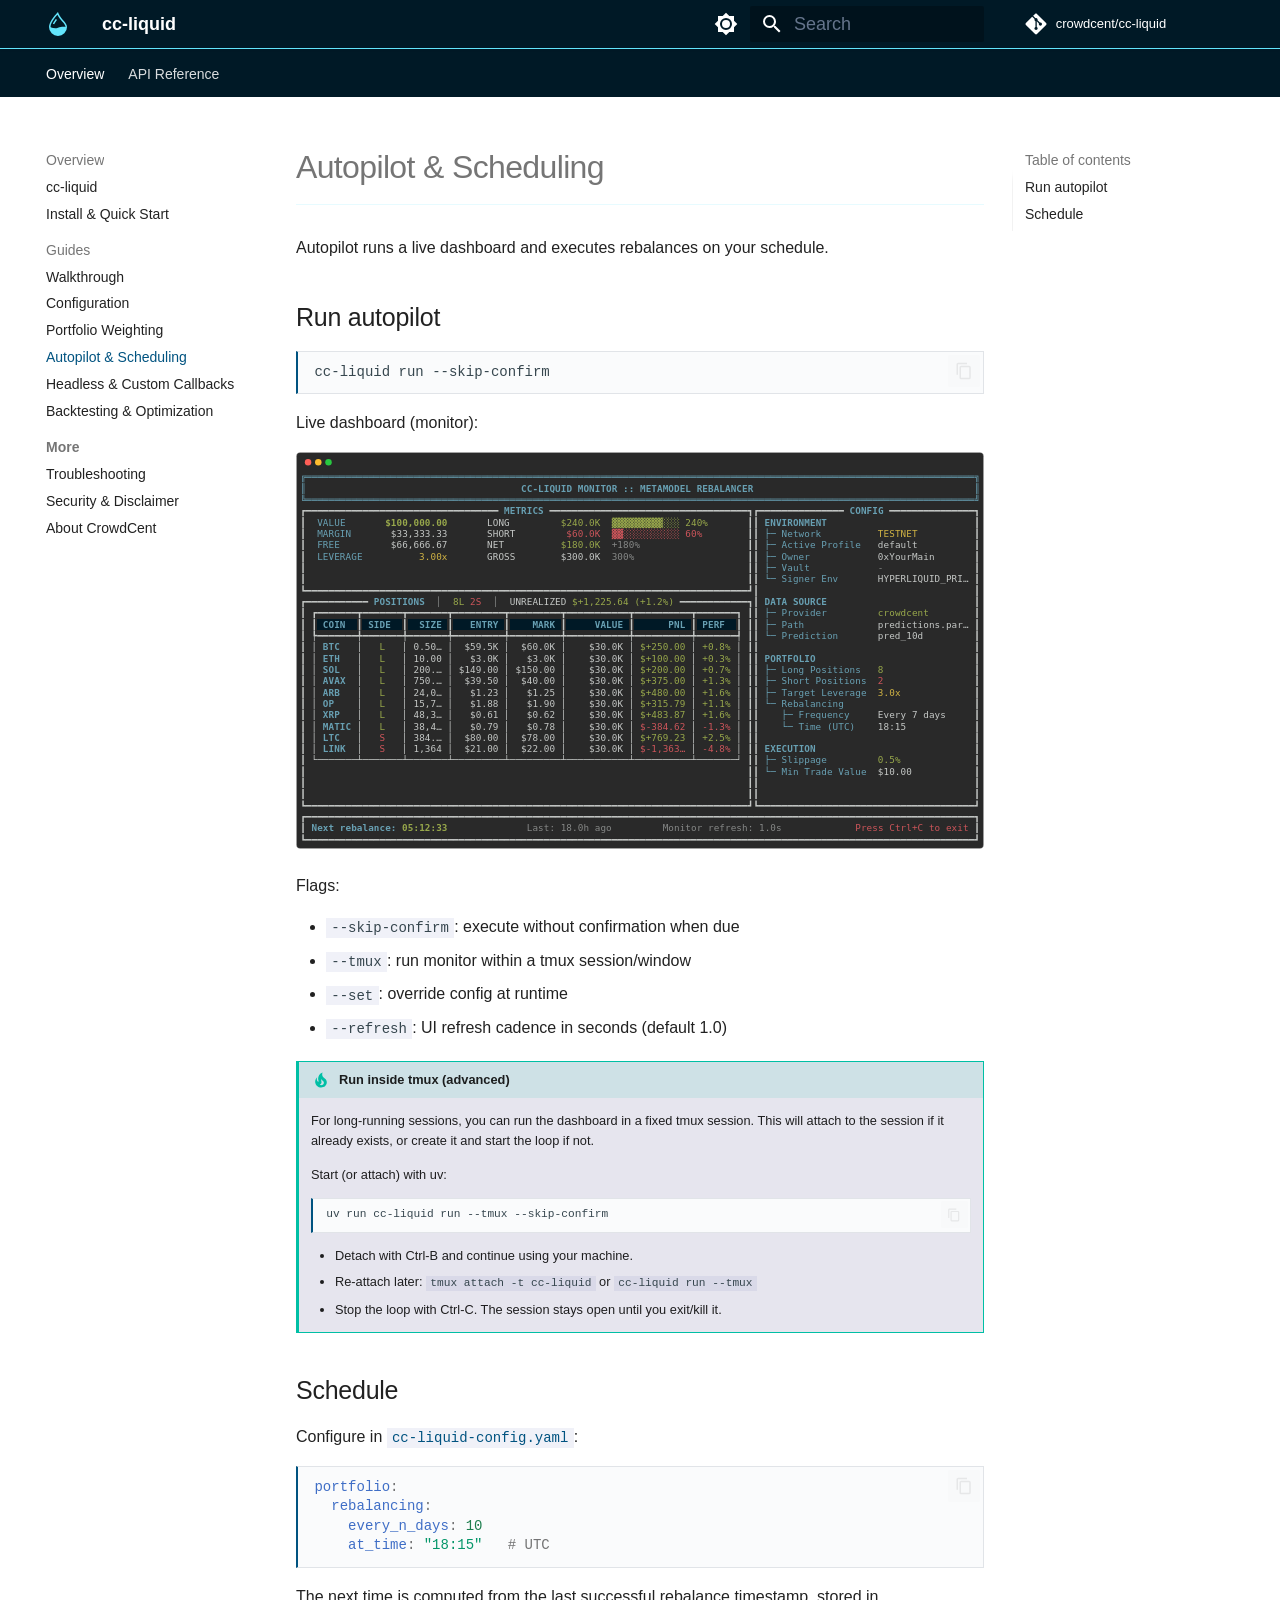
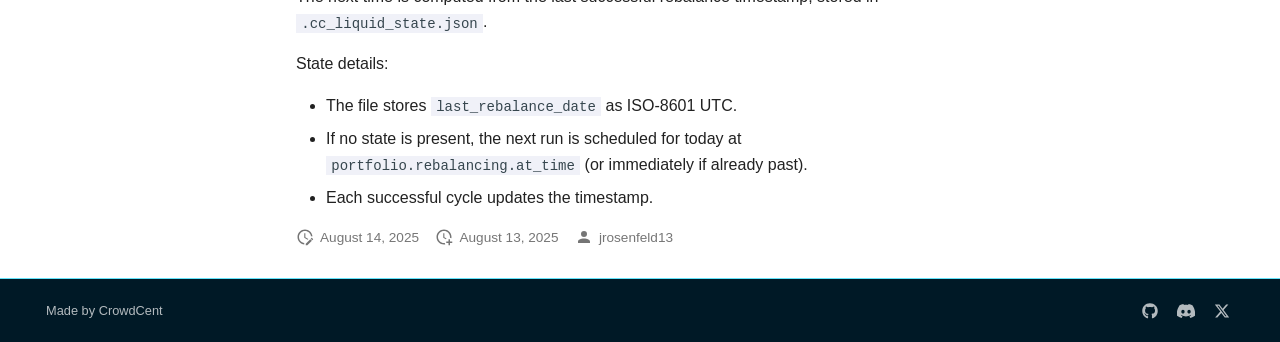
==== commit faedeb3b: "Deployed 16fe50f with MkDocs version: 1.6.1" ====
--- a/autopilot/index.html
+++ b/autopilot/index.html
@@ -21,8 +21,11 @@
         <link rel="next" href="../headless/">
       
       
+        
+      
+      
       <link rel="icon" href="../images/favicon.svg">
-      <meta name="generator" content="mkdocs-1.6.1, mkdocs-material-9.6.21">
+      <meta name="generator" content="mkdocs-1.6.1, mkdocs-material-9.7.0">
     
     
       
@@ -30,10 +33,10 @@
       
     
     
-      <link rel="stylesheet" href="../assets/stylesheets/main.2a3383ac.min.css">
-      
-        
-        <link rel="stylesheet" href="../assets/stylesheets/palette.06af60db.min.css">
+      <link rel="stylesheet" href="../assets/stylesheets/main.618322db.min.css">
+      
+        
+        <link rel="stylesheet" href="../assets/stylesheets/palette.ab4e12ef.min.css">
       
       
 
@@ -60,7 +63,6 @@
     
       
 
-    
     
     
   </head>
@@ -205,7 +207,7 @@
         <a href="https://github.com/crowdcent/cc-liquid" title="Go to repository" class="md-source" data-md-component="source">
   <div class="md-source__icon md-icon">
     
-    <svg xmlns="http://www.w3.org/2000/svg" viewBox="0 0 448 512"><!--! Font Awesome Free 7.0.1 by @fontawesome - https://fontawesome.com License - https://fontawesome.com/license/free (Icons: CC BY 4.0, Fonts: SIL OFL 1.1, Code: MIT License) Copyright 2025 Fonticons, Inc.--><path d="M439.6 236.1 244 40.5c-5.4-5.5-12.8-8.5-20.4-8.5s-15 3-20.4 8.4L162.5 81l51.5 51.5c27.1-9.1 52.7 16.8 43.4 43.7l49.7 49.7c34.2-11.8 61.2 31 35.5 56.7-26.5 26.5-70.2-2.9-56-37.3L240.3 199v121.9c25.3 12.5 22.3 41.8 9.1 55-6.4 6.4-15.2 10.1-24.3 10.1s-17.8-3.6-24.3-10.1c-17.6-17.6-11.1-46.9 11.2-56v-123c-20.8-8.5-24.6-30.7-18.6-45L142.6 101 8.5 235.1C3 240.6 0 247.9 0 255.5s3 15 8.5 20.4l195.6 195.7c5.4 5.4 12.7 8.4 20.4 8.4s15-3 20.4-8.4l194.7-194.7c5.4-5.4 8.4-12.8 8.4-20.4s-3-15-8.4-20.4"/></svg>
+    <svg xmlns="http://www.w3.org/2000/svg" viewBox="0 0 448 512"><!--! Font Awesome Free 7.1.0 by @fontawesome - https://fontawesome.com License - https://fontawesome.com/license/free (Icons: CC BY 4.0, Fonts: SIL OFL 1.1, Code: MIT License) Copyright 2025 Fonticons, Inc.--><path d="M439.6 236.1 244 40.5c-5.4-5.5-12.8-8.5-20.4-8.5s-15 3-20.4 8.4L162.5 81l51.5 51.5c27.1-9.1 52.7 16.8 43.4 43.7l49.7 49.7c34.2-11.8 61.2 31 35.5 56.7-26.5 26.5-70.2-2.9-56-37.3L240.3 199v121.9c25.3 12.5 22.3 41.8 9.1 55-6.4 6.4-15.2 10.1-24.3 10.1s-17.8-3.6-24.3-10.1c-17.6-17.6-11.1-46.9 11.2-56v-123c-20.8-8.5-24.6-30.7-18.6-45L142.6 101 8.5 235.1C3 240.6 0 247.9 0 255.5s3 15 8.5 20.4l195.6 195.7c5.4 5.4 12.7 8.4 20.4 8.4s15-3 20.4-8.4l194.7-194.7c5.4-5.4 8.4-12.8 8.4-20.4s-3-15-8.4-20.4"/></svg>
   </div>
   <div class="md-source__repository">
     crowdcent/cc-liquid
@@ -308,7 +310,7 @@
       <a href="https://github.com/crowdcent/cc-liquid" title="Go to repository" class="md-source" data-md-component="source">
   <div class="md-source__icon md-icon">
     
-    <svg xmlns="http://www.w3.org/2000/svg" viewBox="0 0 448 512"><!--! Font Awesome Free 7.0.1 by @fontawesome - https://fontawesome.com License - https://fontawesome.com/license/free (Icons: CC BY 4.0, Fonts: SIL OFL 1.1, Code: MIT License) Copyright 2025 Fonticons, Inc.--><path d="M439.6 236.1 244 40.5c-5.4-5.5-12.8-8.5-20.4-8.5s-15 3-20.4 8.4L162.5 81l51.5 51.5c27.1-9.1 52.7 16.8 43.4 43.7l49.7 49.7c34.2-11.8 61.2 31 35.5 56.7-26.5 26.5-70.2-2.9-56-37.3L240.3 199v121.9c25.3 12.5 22.3 41.8 9.1 55-6.4 6.4-15.2 10.1-24.3 10.1s-17.8-3.6-24.3-10.1c-17.6-17.6-11.1-46.9 11.2-56v-123c-20.8-8.5-24.6-30.7-18.6-45L142.6 101 8.5 235.1C3 240.6 0 247.9 0 255.5s3 15 8.5 20.4l195.6 195.7c5.4 5.4 12.7 8.4 20.4 8.4s15-3 20.4-8.4l194.7-194.7c5.4-5.4 8.4-12.8 8.4-20.4s-3-15-8.4-20.4"/></svg>
+    <svg xmlns="http://www.w3.org/2000/svg" viewBox="0 0 448 512"><!--! Font Awesome Free 7.1.0 by @fontawesome - https://fontawesome.com License - https://fontawesome.com/license/free (Icons: CC BY 4.0, Fonts: SIL OFL 1.1, Code: MIT License) Copyright 2025 Fonticons, Inc.--><path d="M439.6 236.1 244 40.5c-5.4-5.5-12.8-8.5-20.4-8.5s-15 3-20.4 8.4L162.5 81l51.5 51.5c27.1-9.1 52.7 16.8 43.4 43.7l49.7 49.7c34.2-11.8 61.2 31 35.5 56.7-26.5 26.5-70.2-2.9-56-37.3L240.3 199v121.9c25.3 12.5 22.3 41.8 9.1 55-6.4 6.4-15.2 10.1-24.3 10.1s-17.8-3.6-24.3-10.1c-17.6-17.6-11.1-46.9 11.2-56v-123c-20.8-8.5-24.6-30.7-18.6-45L142.6 101 8.5 235.1C3 240.6 0 247.9 0 255.5s3 15 8.5 20.4l195.6 195.7c5.4 5.4 12.7 8.4 20.4 8.4s15-3 20.4-8.4l194.7-194.7c5.4-5.4 8.4-12.8 8.4-20.4s-3-15-8.4-20.4"/></svg>
   </div>
   <div class="md-source__repository">
     crowdcent/cc-liquid
@@ -351,9 +353,14 @@
   
   
   <span class="md-ellipsis">
+    
+  
     Overview
-    
-  </span>
+  
+
+    
+  </span>
+  
   
 
             <span class="md-nav__icon md-icon"></span>
@@ -362,7 +369,11 @@
         <nav class="md-nav" data-md-level="1" aria-labelledby="__nav_1_label" aria-expanded="true">
           <label class="md-nav__title" for="__nav_1">
             <span class="md-nav__icon md-icon"></span>
-            Overview
+            
+  
+    Overview
+  
+
           </label>
           <ul class="md-nav__list" data-md-scrollfix>
             
@@ -378,9 +389,14 @@
   
   
   <span class="md-ellipsis">
+    
+  
     cc-liquid
-    
-  </span>
+  
+
+    
+  </span>
+  
   
 
       </a>
@@ -401,9 +417,14 @@
   
   
   <span class="md-ellipsis">
+    
+  
     Install & Quick Start
-    
-  </span>
+  
+
+    
+  </span>
+  
   
 
       </a>
@@ -445,9 +466,14 @@
   
   
   <span class="md-ellipsis">
+    
+  
     Guides
-    
-  </span>
+  
+
+    
+  </span>
+  
   
 
             <span class="md-nav__icon md-icon"></span>
@@ -456,7 +482,11 @@
         <nav class="md-nav" data-md-level="2" aria-labelledby="__nav_1_3_label" aria-expanded="true">
           <label class="md-nav__title" for="__nav_1_3">
             <span class="md-nav__icon md-icon"></span>
-            Guides
+            
+  
+    Guides
+  
+
           </label>
           <ul class="md-nav__list" data-md-scrollfix>
             
@@ -472,9 +502,14 @@
   
   
   <span class="md-ellipsis">
+    
+  
     Walkthrough
-    
-  </span>
+  
+
+    
+  </span>
+  
   
 
       </a>
@@ -495,9 +530,14 @@
   
   
   <span class="md-ellipsis">
+    
+  
     Configuration
-    
-  </span>
+  
+
+    
+  </span>
+  
   
 
       </a>
@@ -518,9 +558,14 @@
   
   
   <span class="md-ellipsis">
+    
+  
     Portfolio Weighting
-    
-  </span>
+  
+
+    
+  </span>
+  
   
 
       </a>
@@ -548,9 +593,14 @@
   
   
   <span class="md-ellipsis">
+    
+  
     Autopilot & Scheduling
-    
-  </span>
+  
+
+    
+  </span>
+  
   
 
           <span class="md-nav__icon md-icon"></span>
@@ -561,9 +611,14 @@
   
   
   <span class="md-ellipsis">
+    
+  
     Autopilot & Scheduling
-    
-  </span>
+  
+
+    
+  </span>
+  
   
 
       </a>
@@ -584,7 +639,9 @@
         <li class="md-nav__item">
   <a href="#run-autopilot" class="md-nav__link">
     <span class="md-ellipsis">
-      Run autopilot
+      
+        Run autopilot
+      
     </span>
   </a>
   
@@ -593,7 +650,9 @@
         <li class="md-nav__item">
   <a href="#schedule" class="md-nav__link">
     <span class="md-ellipsis">
-      Schedule
+      
+        Schedule
+      
     </span>
   </a>
   
@@ -620,9 +679,14 @@
   
   
   <span class="md-ellipsis">
+    
+  
     Headless & Custom Callbacks
-    
-  </span>
+  
+
+    
+  </span>
+  
   
 
       </a>
@@ -643,9 +707,14 @@
   
   
   <span class="md-ellipsis">
+    
+  
     Backtesting & Optimization
-    
-  </span>
+  
+
+    
+  </span>
+  
   
 
       </a>
@@ -695,9 +764,14 @@
   
   
   <span class="md-ellipsis">
+    
+  
     More
-    
-  </span>
+  
+
+    
+  </span>
+  
   
 
             <span class="md-nav__icon md-icon"></span>
@@ -706,7 +780,11 @@
         <nav class="md-nav" data-md-level="2" aria-labelledby="__nav_1_4_label" aria-expanded="false">
           <label class="md-nav__title" for="__nav_1_4">
             <span class="md-nav__icon md-icon"></span>
-            More
+            
+  
+    More
+  
+
           </label>
           <ul class="md-nav__list" data-md-scrollfix>
             
@@ -722,9 +800,14 @@
   
   
   <span class="md-ellipsis">
+    
+  
     Troubleshooting
-    
-  </span>
+  
+
+    
+  </span>
+  
   
 
       </a>
@@ -745,9 +828,14 @@
   
   
   <span class="md-ellipsis">
+    
+  
     Security & Disclaimer
-    
-  </span>
+  
+
+    
+  </span>
+  
   
 
       </a>
@@ -768,9 +856,14 @@
   
   
   <span class="md-ellipsis">
+    
+  
     About CrowdCent
-    
-  </span>
+  
+
+    
+  </span>
+  
   
 
       </a>
@@ -824,9 +917,14 @@
   
   
   <span class="md-ellipsis">
+    
+  
     API Reference
-    
-  </span>
+  
+
+    
+  </span>
+  
   
 
             <span class="md-nav__icon md-icon"></span>
@@ -835,7 +933,11 @@
         <nav class="md-nav" data-md-level="1" aria-labelledby="__nav_2_label" aria-expanded="false">
           <label class="md-nav__title" for="__nav_2">
             <span class="md-nav__icon md-icon"></span>
-            API Reference
+            
+  
+    API Reference
+  
+
           </label>
           <ul class="md-nav__list" data-md-scrollfix>
             
@@ -851,9 +953,14 @@
   
   
   <span class="md-ellipsis">
+    
+  
     CLI
-    
-  </span>
+  
+
+    
+  </span>
+  
   
 
       </a>
@@ -874,9 +981,14 @@
   
   
   <span class="md-ellipsis">
+    
+  
     Python API
-    
-  </span>
+  
+
+    
+  </span>
+  
   
 
       </a>
@@ -919,7 +1031,9 @@
         <li class="md-nav__item">
   <a href="#run-autopilot" class="md-nav__link">
     <span class="md-ellipsis">
-      Run autopilot
+      
+        Run autopilot
+      
     </span>
   </a>
   
@@ -928,7 +1042,9 @@
         <li class="md-nav__item">
   <a href="#schedule" class="md-nav__link">
     <span class="md-ellipsis">
-      Schedule
+      
+        Schedule
+      
     </span>
   </a>
   
@@ -944,6 +1060,7 @@
           
           
             <div class="md-content" data-md-component="content">
+              
               <article class="md-content__inner md-typeset">
                 
                   
@@ -1094,7 +1211,7 @@
       
     
     <a href="https://github.com/crowdcent/cc-liquid" target="_blank" rel="noopener" title="github.com" class="md-social__link">
-      <svg xmlns="http://www.w3.org/2000/svg" viewBox="0 0 512 512"><!--! Font Awesome Free 7.0.1 by @fontawesome - https://fontawesome.com License - https://fontawesome.com/license/free (Icons: CC BY 4.0, Fonts: SIL OFL 1.1, Code: MIT License) Copyright 2025 Fonticons, Inc.--><path d="M173.9 397.4c0 2-2.3 3.6-5.2 3.6-3.3.3-5.6-1.3-5.6-3.6 0-2 2.3-3.6 5.2-3.6 3-.3 5.6 1.3 5.6 3.6m-31.1-4.5c-.7 2 1.3 4.3 4.3 4.9 2.6 1 5.6 0 6.2-2s-1.3-4.3-4.3-5.2c-2.6-.7-5.5.3-6.2 2.3m44.2-1.7c-2.9.7-4.9 2.6-4.6 4.9.3 2 2.9 3.3 5.9 2.6 2.9-.7 4.9-2.6 4.6-4.6-.3-1.9-3-3.2-5.9-2.9M252.8 8C114.1 8 8 113.3 8 252c0 110.9 69.8 205.8 169.5 239.2 12.8 2.3 17.3-5.6 17.3-12.1 0-6.2-.3-40.4-.3-61.4 0 0-70 15-84.7-29.8 0 0-11.4-29.1-27.8-36.6 0 0-22.9-15.7 1.6-15.4 0 0 24.9 2 38.6 25.8 21.9 38.6 58.6 27.5 72.9 20.9 2.3-16 8.8-27.1 16-33.7-55.9-6.2-112.3-14.3-112.3-110.5 0-27.5 7.6-41.3 23.6-58.9-2.6-6.5-11.1-33.3 2.6-67.9 20.9-6.5 69 27 69 27 20-5.6 41.5-8.5 62.8-8.5s42.8 2.9 62.8 8.5c0 0 48.1-33.6 69-27 13.7 34.7 5.2 61.4 2.6 67.9 16 17.7 25.8 31.5 25.8 58.9 0 96.5-58.9 104.2-114.8 110.5 9.2 7.9 17 22.9 17 46.4 0 33.7-.3 75.4-.3 83.6 0 6.5 4.6 14.4 17.3 12.1C436.2 457.8 504 362.9 504 252 504 113.3 391.5 8 252.8 8M105.2 352.9c-1.3 1-1 3.3.7 5.2 1.6 1.6 3.9 2.3 5.2 1 1.3-1 1-3.3-.7-5.2-1.6-1.6-3.9-2.3-5.2-1m-10.8-8.1c-.7 1.3.3 2.9 2.3 3.9 1.6 1 3.6.7 4.3-.7.7-1.3-.3-2.9-2.3-3.9-2-.6-3.6-.3-4.3.7m32.4 35.6c-1.6 1.3-1 4.3 1.3 6.2 2.3 2.3 5.2 2.6 6.5 1 1.3-1.3.7-4.3-1.3-6.2-2.2-2.3-5.2-2.6-6.5-1m-11.4-14.7c-1.6 1-1.6 3.6 0 5.9s4.3 3.3 5.6 2.3c1.6-1.3 1.6-3.9 0-6.2-1.4-2.3-4-3.3-5.6-2"/></svg>
+      <svg xmlns="http://www.w3.org/2000/svg" viewBox="0 0 512 512"><!--! Font Awesome Free 7.1.0 by @fontawesome - https://fontawesome.com License - https://fontawesome.com/license/free (Icons: CC BY 4.0, Fonts: SIL OFL 1.1, Code: MIT License) Copyright 2025 Fonticons, Inc.--><path d="M173.9 397.4c0 2-2.3 3.6-5.2 3.6-3.3.3-5.6-1.3-5.6-3.6 0-2 2.3-3.6 5.2-3.6 3-.3 5.6 1.3 5.6 3.6m-31.1-4.5c-.7 2 1.3 4.3 4.3 4.9 2.6 1 5.6 0 6.2-2s-1.3-4.3-4.3-5.2c-2.6-.7-5.5.3-6.2 2.3m44.2-1.7c-2.9.7-4.9 2.6-4.6 4.9.3 2 2.9 3.3 5.9 2.6 2.9-.7 4.9-2.6 4.6-4.6-.3-1.9-3-3.2-5.9-2.9M252.8 8C114.1 8 8 113.3 8 252c0 110.9 69.8 205.8 169.5 239.2 12.8 2.3 17.3-5.6 17.3-12.1 0-6.2-.3-40.4-.3-61.4 0 0-70 15-84.7-29.8 0 0-11.4-29.1-27.8-36.6 0 0-22.9-15.7 1.6-15.4 0 0 24.9 2 38.6 25.8 21.9 38.6 58.6 27.5 72.9 20.9 2.3-16 8.8-27.1 16-33.7-55.9-6.2-112.3-14.3-112.3-110.5 0-27.5 7.6-41.3 23.6-58.9-2.6-6.5-11.1-33.3 2.6-67.9 20.9-6.5 69 27 69 27 20-5.6 41.5-8.5 62.8-8.5s42.8 2.9 62.8 8.5c0 0 48.1-33.6 69-27 13.7 34.7 5.2 61.4 2.6 67.9 16 17.7 25.8 31.5 25.8 58.9 0 96.5-58.9 104.2-114.8 110.5 9.2 7.9 17 22.9 17 46.4 0 33.7-.3 75.4-.3 83.6 0 6.5 4.6 14.4 17.3 12.1C436.2 457.8 504 362.9 504 252 504 113.3 391.5 8 252.8 8M105.2 352.9c-1.3 1-1 3.3.7 5.2 1.6 1.6 3.9 2.3 5.2 1 1.3-1 1-3.3-.7-5.2-1.6-1.6-3.9-2.3-5.2-1m-10.8-8.1c-.7 1.3.3 2.9 2.3 3.9 1.6 1 3.6.7 4.3-.7.7-1.3-.3-2.9-2.3-3.9-2-.6-3.6-.3-4.3.7m32.4 35.6c-1.6 1.3-1 4.3 1.3 6.2 2.3 2.3 5.2 2.6 6.5 1 1.3-1.3.7-4.3-1.3-6.2-2.2-2.3-5.2-2.6-6.5-1m-11.4-14.7c-1.6 1-1.6 3.6 0 5.9s4.3 3.3 5.6 2.3c1.6-1.3 1.6-3.9 0-6.2-1.4-2.3-4-3.3-5.6-2"/></svg>
     </a>
   
     
@@ -1102,7 +1219,7 @@
     
     
     <a href="https://discord.gg/v6ZSGuTbQS" target="_blank" rel="noopener" title="crowdcent on discord" class="md-social__link">
-      <svg xmlns="http://www.w3.org/2000/svg" viewBox="0 0 576 512"><!--! Font Awesome Free 7.0.1 by @fontawesome - https://fontawesome.com License - https://fontawesome.com/license/free (Icons: CC BY 4.0, Fonts: SIL OFL 1.1, Code: MIT License) Copyright 2025 Fonticons, Inc.--><path d="M492.5 69.8c-.2-.3-.4-.6-.8-.7-38.1-17.5-78.4-30-119.7-37.1-.4-.1-.8 0-1.1.1s-.6.4-.8.8c-5.5 9.9-10.5 20.2-14.9 30.6-44.6-6.8-89.9-6.8-134.4 0-4.5-10.5-9.5-20.7-15.1-30.6-.2-.3-.5-.6-.8-.8s-.7-.2-1.1-.2C162.5 39 122.2 51.5 84.1 69c-.3.1-.6.4-.8.7C7.1 183.5-13.8 294.6-3.6 404.2c0 .3.1.5.2.8s.3.4.5.6c44.4 32.9 94 58 146.8 74.2.4.1.8.1 1.1 0s.7-.4.9-.7c11.3-15.4 21.4-31.8 30-48.8.1-.2.2-.5.2-.8s0-.5-.1-.8-.2-.5-.4-.6-.4-.3-.7-.4c-15.8-6.1-31.2-13.4-45.9-21.9-.3-.2-.5-.4-.7-.6s-.3-.6-.3-.9 0-.6.2-.9.3-.5.6-.7c3.1-2.3 6.2-4.7 9.1-7.1.3-.2.6-.4.9-.4s.7 0 1 .1c96.2 43.9 200.4 43.9 295.5 0 .3-.1.7-.2 1-.2s.7.2.9.4c2.9 2.4 6 4.9 9.1 7.2.2.2.4.4.6.7s.2.6.2.9-.1.6-.3.9-.4.5-.6.6c-14.7 8.6-30 15.9-45.9 21.8-.2.1-.5.2-.7.4s-.3.4-.4.7-.1.5-.1.8.1.5.2.8c8.8 17 18.8 33.3 30 48.8.2.3.6.6.9.7s.8.1 1.1 0c52.9-16.2 102.6-41.3 147.1-74.2.2-.2.4-.4.5-.6s.2-.5.2-.8c12.3-126.8-20.5-236.9-86.9-334.5zm-302 267.7c-29 0-52.8-26.6-52.8-59.2s23.4-59.2 52.8-59.2c29.7 0 53.3 26.8 52.8 59.2 0 32.7-23.4 59.2-52.8 59.2m195.4 0c-29 0-52.8-26.6-52.8-59.2s23.4-59.2 52.8-59.2c29.7 0 53.3 26.8 52.8 59.2 0 32.7-23.2 59.2-52.8 59.2"/></svg>
+      <svg xmlns="http://www.w3.org/2000/svg" viewBox="0 0 576 512"><!--! Font Awesome Free 7.1.0 by @fontawesome - https://fontawesome.com License - https://fontawesome.com/license/free (Icons: CC BY 4.0, Fonts: SIL OFL 1.1, Code: MIT License) Copyright 2025 Fonticons, Inc.--><path d="M492.5 69.8c-.2-.3-.4-.6-.8-.7-38.1-17.5-78.4-30-119.7-37.1-.4-.1-.8 0-1.1.1s-.6.4-.8.8c-5.5 9.9-10.5 20.2-14.9 30.6-44.6-6.8-89.9-6.8-134.4 0-4.5-10.5-9.5-20.7-15.1-30.6-.2-.3-.5-.6-.8-.8s-.7-.2-1.1-.2C162.5 39 122.2 51.5 84.1 69c-.3.1-.6.4-.8.7C7.1 183.5-13.8 294.6-3.6 404.2c0 .3.1.5.2.8s.3.4.5.6c44.4 32.9 94 58 146.8 74.2.4.1.8.1 1.1 0s.7-.4.9-.7c11.3-15.4 21.4-31.8 30-48.8.1-.2.2-.5.2-.8s0-.5-.1-.8-.2-.5-.4-.6-.4-.3-.7-.4c-15.8-6.1-31.2-13.4-45.9-21.9-.3-.2-.5-.4-.7-.6s-.3-.6-.3-.9 0-.6.2-.9.3-.5.6-.7c3.1-2.3 6.2-4.7 9.1-7.1.3-.2.6-.4.9-.4s.7 0 1 .1c96.2 43.9 200.4 43.9 295.5 0 .3-.1.7-.2 1-.2s.7.2.9.4c2.9 2.4 6 4.9 9.1 7.2.2.2.4.4.6.7s.2.6.2.9-.1.6-.3.9-.4.5-.6.6c-14.7 8.6-30 15.9-45.9 21.8-.2.1-.5.2-.7.4s-.3.4-.4.7-.1.5-.1.8.1.5.2.8c8.8 17 18.8 33.3 30 48.8.2.3.6.6.9.7s.8.1 1.1 0c52.9-16.2 102.6-41.3 147.1-74.2.2-.2.4-.4.5-.6s.2-.5.2-.8c12.3-126.8-20.5-236.9-86.9-334.5zm-302 267.7c-29 0-52.8-26.6-52.8-59.2s23.4-59.2 52.8-59.2c29.7 0 53.3 26.8 52.8 59.2 0 32.7-23.4 59.2-52.8 59.2m195.4 0c-29 0-52.8-26.6-52.8-59.2s23.4-59.2 52.8-59.2c29.7 0 53.3 26.8 52.8 59.2 0 32.7-23.2 59.2-52.8 59.2"/></svg>
     </a>
   
     
@@ -1110,7 +1227,7 @@
     
     
     <a href="https://x.com/CrowdCent" target="_blank" rel="noopener" title="crowdcent on X" class="md-social__link">
-      <svg xmlns="http://www.w3.org/2000/svg" viewBox="0 0 448 512"><!--! Font Awesome Free 7.0.1 by @fontawesome - https://fontawesome.com License - https://fontawesome.com/license/free (Icons: CC BY 4.0, Fonts: SIL OFL 1.1, Code: MIT License) Copyright 2025 Fonticons, Inc.--><path d="M357.2 48h70.6L273.6 224.2 455 464H313L201.7 318.6 74.5 464H3.8l164.9-188.5L-5.2 48h145.6l100.5 132.9zm-24.8 373.8h39.1L119.1 88h-42z"/></svg>
+      <svg xmlns="http://www.w3.org/2000/svg" viewBox="0 0 448 512"><!--! Font Awesome Free 7.1.0 by @fontawesome - https://fontawesome.com License - https://fontawesome.com/license/free (Icons: CC BY 4.0, Fonts: SIL OFL 1.1, Code: MIT License) Copyright 2025 Fonticons, Inc.--><path d="M357.2 48h70.6L273.6 224.2 455 464H313L201.7 318.6 74.5 464H3.8l164.9-188.5L-5.2 48h145.6l100.5 132.9zm-24.8 373.8h39.1L119.1 88h-42z"/></svg>
     </a>
   
 </div>
@@ -1127,10 +1244,11 @@
     
     
       
-      <script id="__config" type="application/json">{"base": "..", "features": ["navigation.tabs", "navigation.sections", "navigation.expand", "navigation.top", "search.suggest", "search.highlight", "content.tabs.link", "content.code.annotation", "content.code.copy"], "search": "../assets/javascripts/workers/search.973d3a69.min.js", "tags": null, "translations": {"clipboard.copied": "Copied to clipboard", "clipboard.copy": "Copy to clipboard", "search.result.more.one": "1 more on this page", "search.result.more.other": "# more on this page", "search.result.none": "No matching documents", "search.result.one": "1 matching document", "search.result.other": "# matching documents", "search.result.placeholder": "Type to start searching", "search.result.term.missing": "Missing", "select.version": "Select version"}, "version": null}</script>
-    
-    
-      <script src="../assets/javascripts/bundle.f55a23d4.min.js"></script>
+      
+      <script id="__config" type="application/json">{"annotate": null, "base": "..", "features": ["navigation.tabs", "navigation.sections", "navigation.expand", "navigation.top", "search.suggest", "search.highlight", "content.tabs.link", "content.code.annotation", "content.code.copy"], "search": "../assets/javascripts/workers/search.7a47a382.min.js", "tags": null, "translations": {"clipboard.copied": "Copied to clipboard", "clipboard.copy": "Copy to clipboard", "search.result.more.one": "1 more on this page", "search.result.more.other": "# more on this page", "search.result.none": "No matching documents", "search.result.one": "1 matching document", "search.result.other": "# matching documents", "search.result.placeholder": "Type to start searching", "search.result.term.missing": "Missing", "select.version": "Select version"}, "version": null}</script>
+    
+    
+      <script src="../assets/javascripts/bundle.e71a0d61.min.js"></script>
       
     
   </body>
--- a/assets/_mkdocstrings.css
+++ b/assets/_mkdocstrings.css
@@ -211,3 +211,27 @@
   color: inherit;
   border-bottom: 1px dotted currentcolor;
 }
+
+/* Source code blocks (admonitions). */
+:root {
+  --md-admonition-icon--mkdocstrings-source: url('data:image/svg+xml;charset=utf-8,<svg xmlns="http://www.w3.org/2000/svg" viewBox="0 0 24 24"><path d="M15.22 4.97a.75.75 0 0 1 1.06 0l6.5 6.5a.75.75 0 0 1 0 1.06l-6.5 6.5a.749.749 0 0 1-1.275-.326.75.75 0 0 1 .215-.734L21.19 12l-5.97-5.97a.75.75 0 0 1 0-1.06m-6.44 0a.75.75 0 0 1 0 1.06L2.81 12l5.97 5.97a.749.749 0 0 1-.326 1.275.75.75 0 0 1-.734-.215l-6.5-6.5a.75.75 0 0 1 0-1.06l6.5-6.5a.75.75 0 0 1 1.06 0"/></svg>')
+}
+.md-typeset .admonition.mkdocstrings-source,
+.md-typeset details.mkdocstrings-source {
+  border: none;
+  padding: 0;
+}
+.md-typeset .admonition.mkdocstrings-source:focus-within,
+.md-typeset details.mkdocstrings-source:focus-within {
+  box-shadow: none;
+}
+.md-typeset .mkdocstrings-source > .admonition-title,
+.md-typeset .mkdocstrings-source > summary {
+  background-color: inherit;
+}
+.md-typeset .mkdocstrings-source > .admonition-title::before,
+.md-typeset .mkdocstrings-source > summary::before {
+  background-color: var(--md-default-fg-color);
+  -webkit-mask-image: var(--md-admonition-icon--mkdocstrings-source);
+          mask-image: var(--md-admonition-icon--mkdocstrings-source);
+}
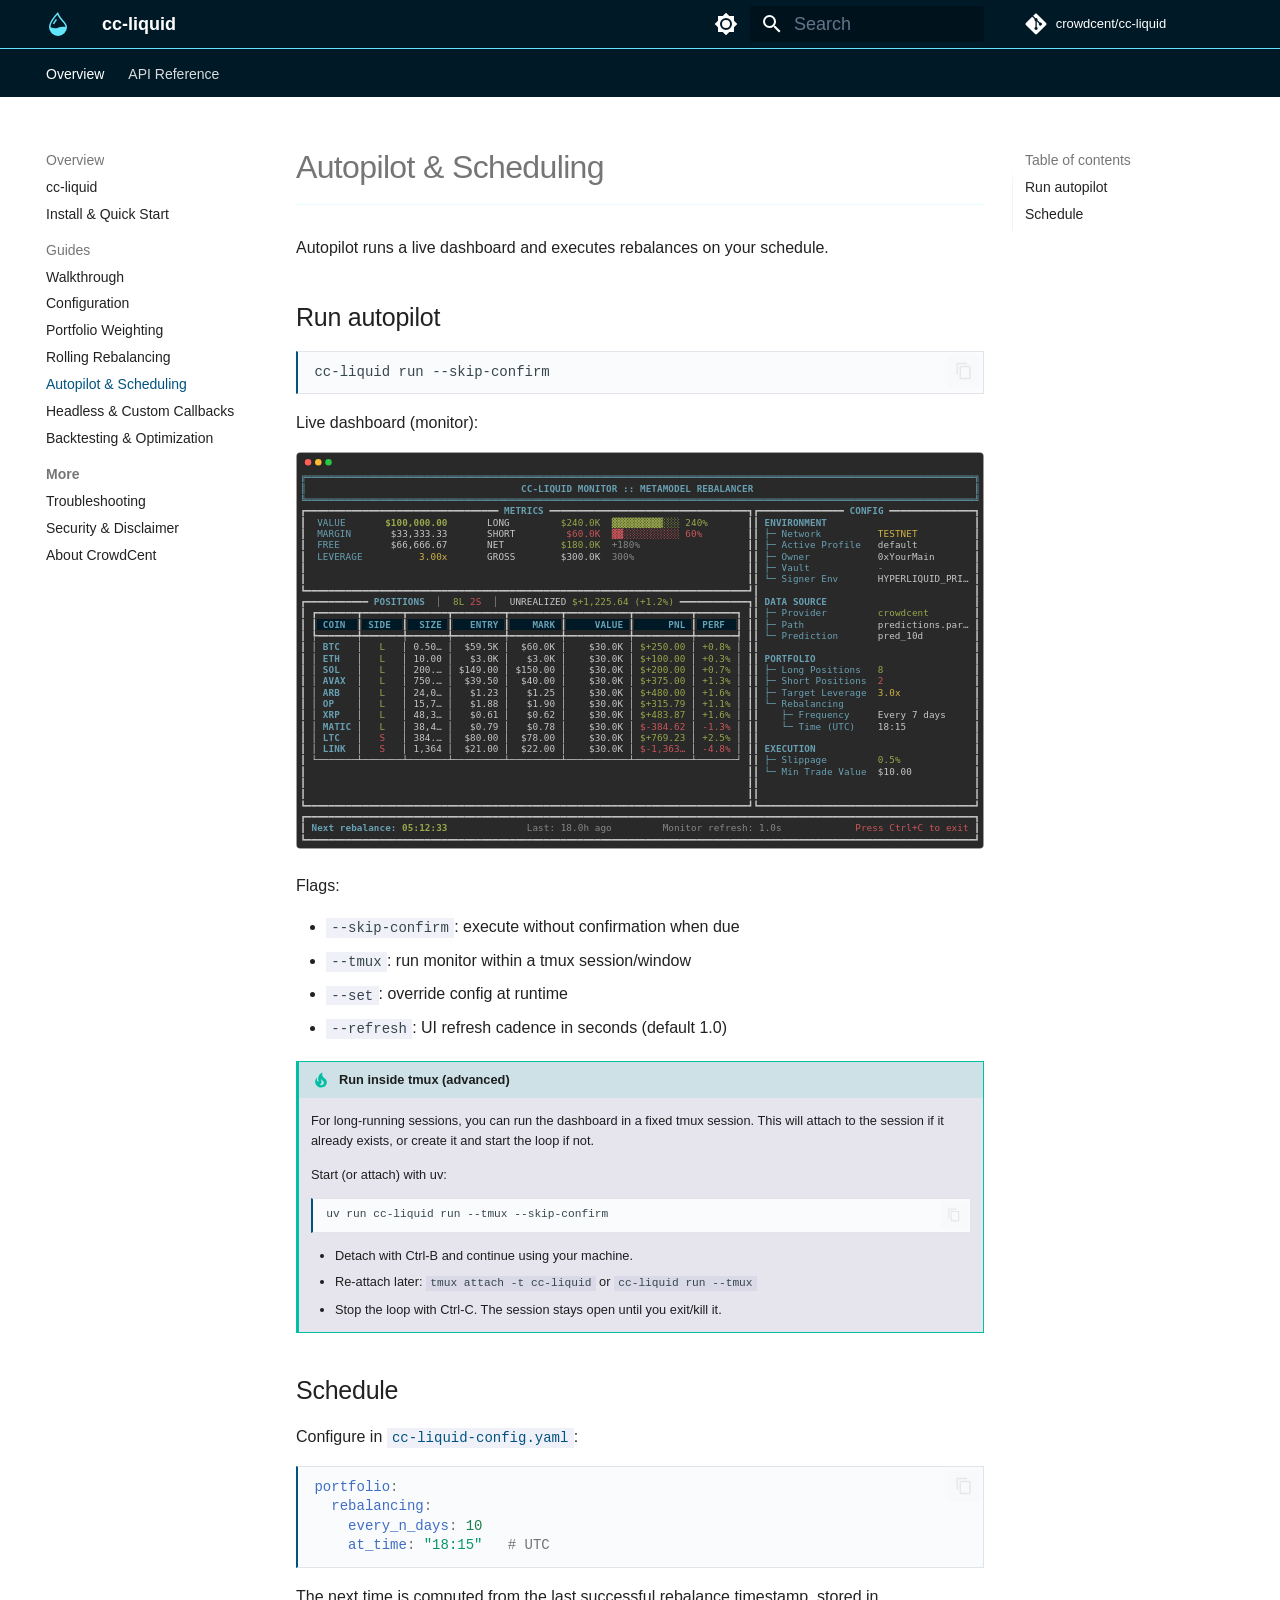
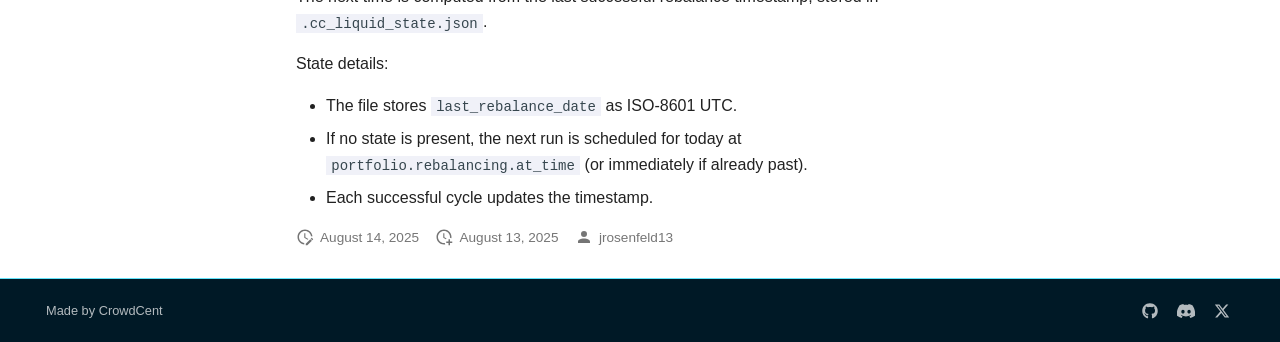
==== commit a226c09c: "Deployed 5453aab with MkDocs version: 1.6.1" ====
--- a/autopilot/index.html
+++ b/autopilot/index.html
@@ -15,7 +15,7 @@
         <link rel="canonical" href="https://crowdcent.github.io/cc-liquid/autopilot/">
       
       
-        <link rel="prev" href="../portfolio-weighting/">
+        <link rel="prev" href="../rolling-rebalancing/">
       
       
         <link rel="next" href="../headless/">
@@ -561,6 +561,34 @@
     
   
     Portfolio Weighting
+  
+
+    
+  </span>
+  
+  
+
+      </a>
+    </li>
+  
+
+              
+            
+              
+                
+  
+  
+  
+  
+    <li class="md-nav__item">
+      <a href="../rolling-rebalancing/" class="md-nav__link">
+        
+  
+  
+  <span class="md-ellipsis">
+    
+  
+    Rolling Rebalancing
   
 
     
